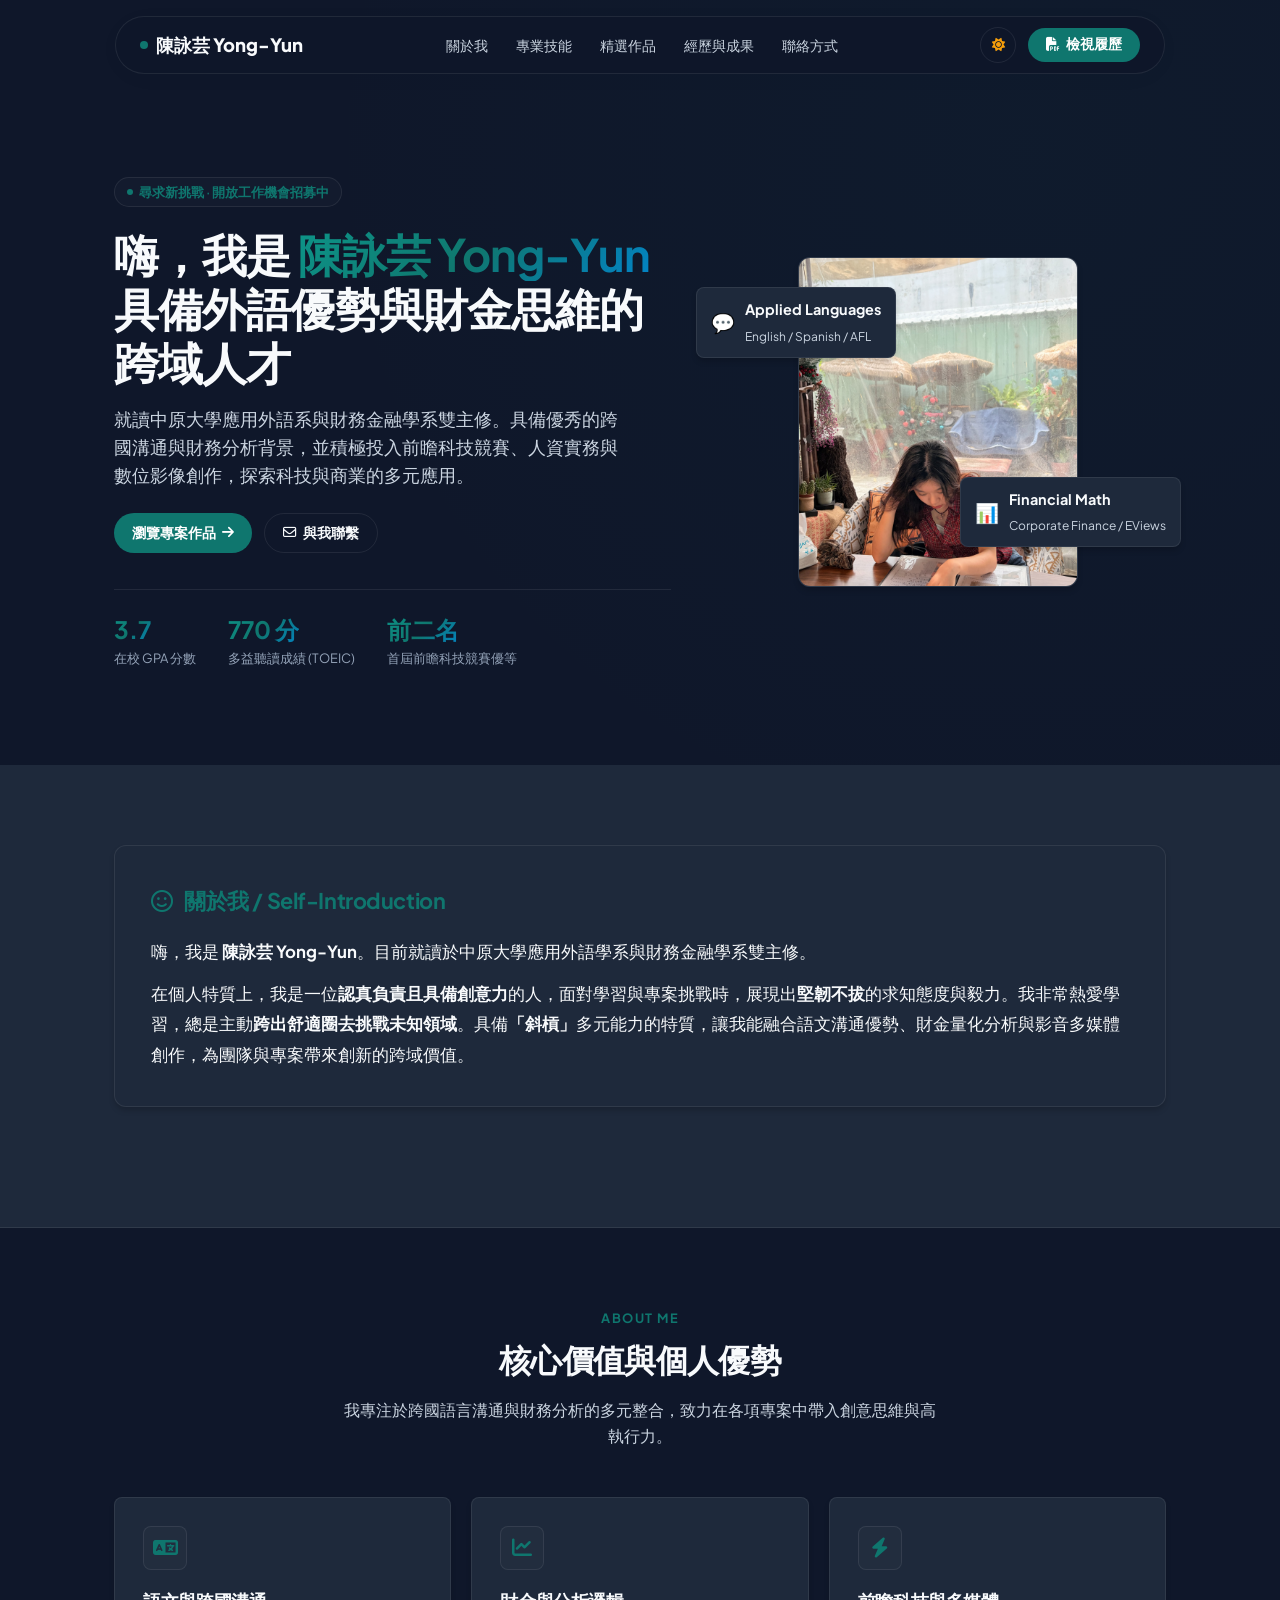
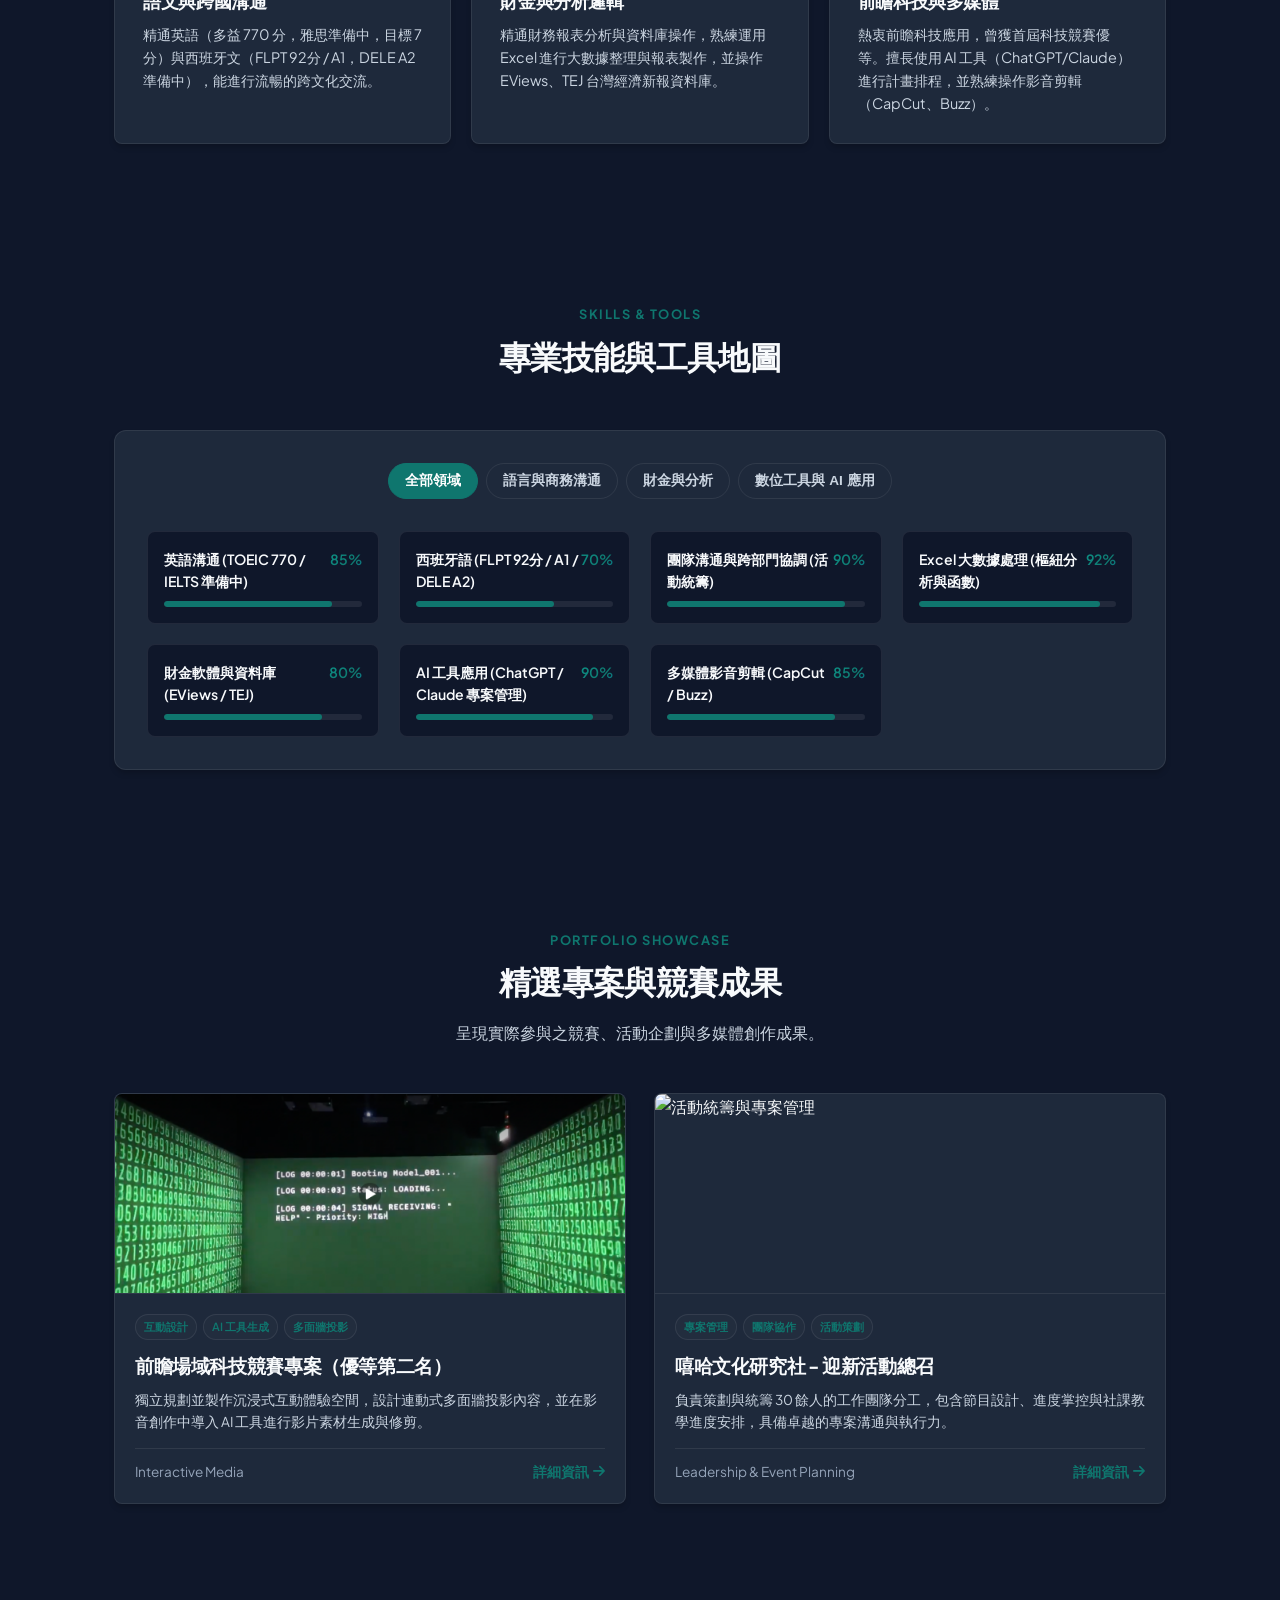
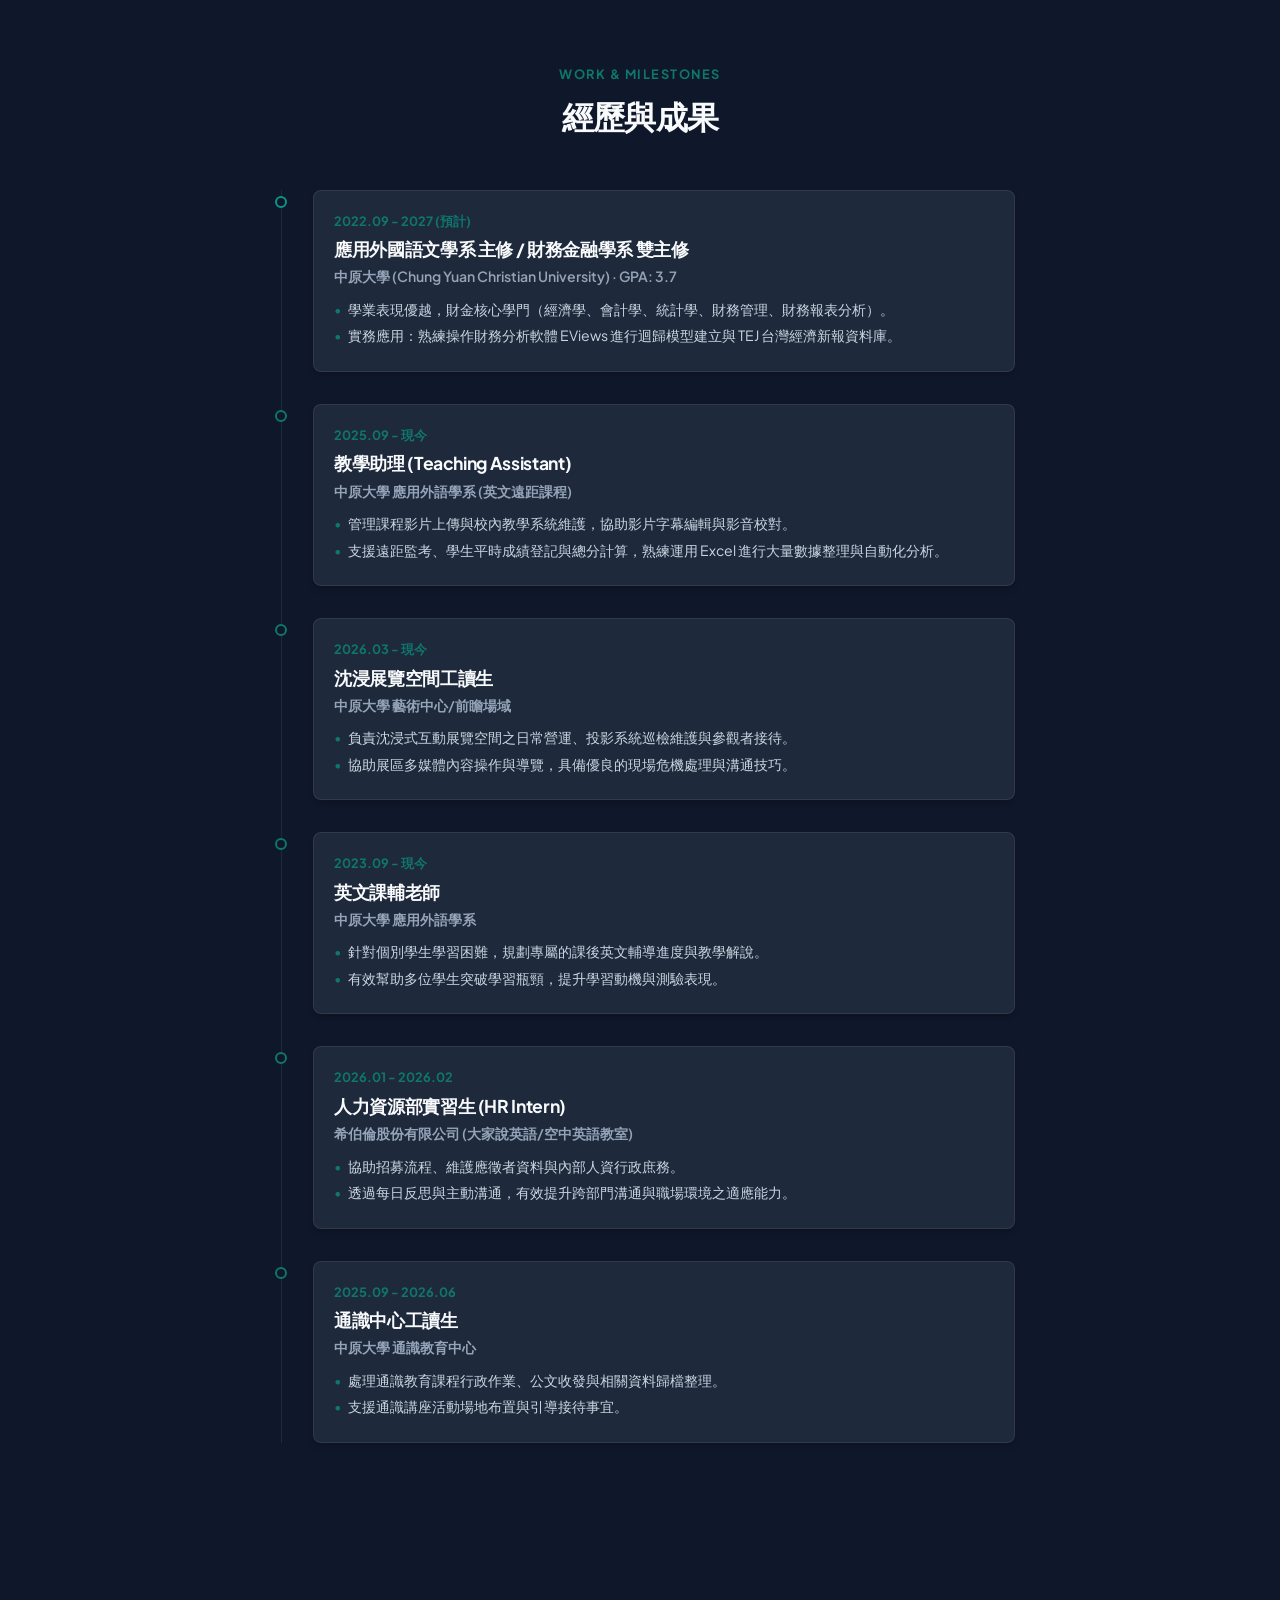
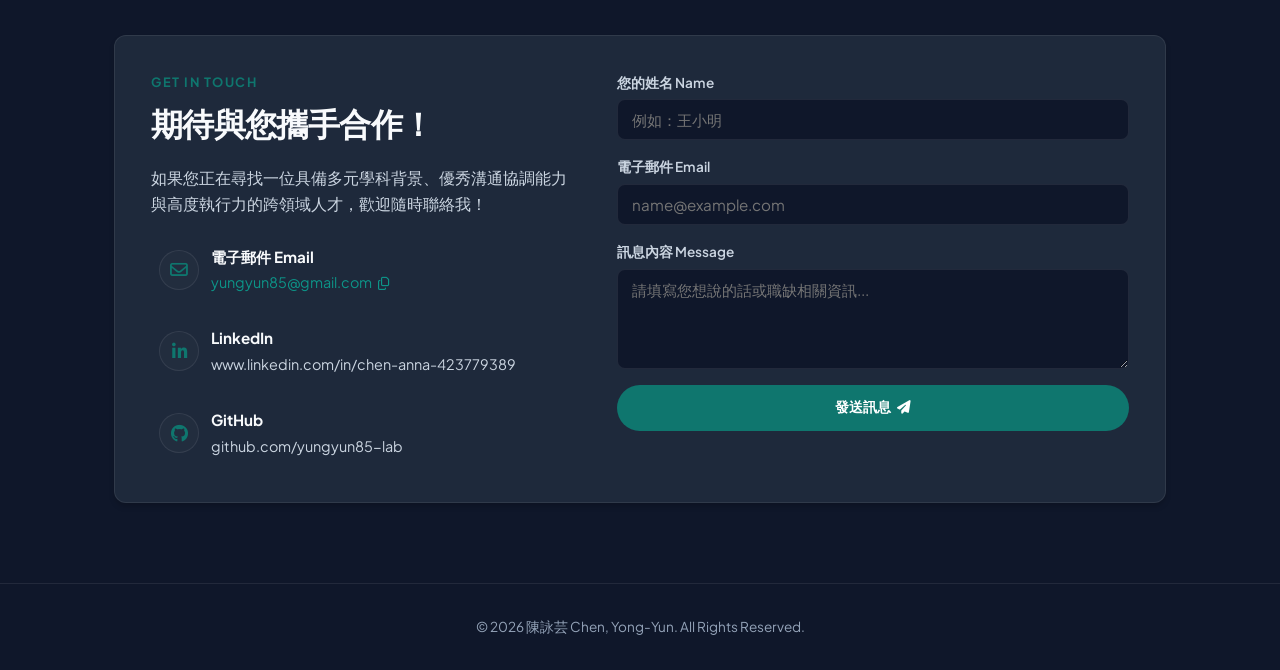
==== index.html @ b07a9e7c "feat: 首次提交個人求職作品集網站" ====
<!DOCTYPE html>
<html lang="zh-TW" data-theme="dark">
<head>
  <meta charset="UTF-8">
  <meta name="viewport" content="width=device-width, initial-scale=1.0">
  <title>陳詠芸 Chen, Yong-Yun | 個人作品集 & 履歷簡介 Portfolio</title>
  <meta name="description" content="中原大學雙主修應用外語與財務金融，陳詠芸 Yong-Yun 的個人求職靜態作品集網站。展現專業技能、精選專案經驗與工作歷程。">
  
  <!-- Fonts & Icons -->
  <link rel="preconnect" href="https://fonts.googleapis.com">
  <link rel="preconnect" href="https://fonts.gstatic.com" crossorigin>
  <link href="https://fonts.googleapis.com/css2?family=Plus+Jakarta+Sans:wght@400;500;600;700;800&display=swap" rel="stylesheet">
  <link rel="stylesheet" href="https://cdnjs.cloudflare.com/ajax/libs/font-awesome/6.4.0/css/all.min.css">
  
  <!-- Stylesheet -->
  <link rel="stylesheet" href="style.css">
</head>
<body>

  <!-- Navigation Bar -->
  <nav class="navbar" id="navbar">
    <a href="#hero" class="navbar-brand">
      <span class="brand-dot"></span>
      <span>陳詠芸 Yong-Yun</span>
    </a>
    
    <ul class="nav-links">
      <li><a href="#self-intro" class="nav-link">關於我</a></li>
      <li><a href="#skills" class="nav-link">專業技能</a></li>
      <li><a href="#projects" class="nav-link">精選作品</a></li>
      <li><a href="#experience" class="nav-link">經歷與成果</a></li>
      <li><a href="#contact" class="nav-link">聯絡方式</a></li>
    </ul>

    <div class="nav-actions">
      <button class="btn-icon" id="theme-toggle" title="切換深色/淺色模式">
        <i class="fa-solid fa-moon"></i>
      </button>
      <button class="btn-primary" id="open-resume-btn">
        <i class="fa-solid fa-file-pdf"></i> 檢視履歷
      </button>
      <button class="mobile-toggle" id="mobile-menu-btn">
        <i class="fa-solid fa-bars"></i>
      </button>
    </div>
  </nav>

  <!-- Hero Section -->
  <section class="hero" id="hero">
    <div class="container hero-grid">
      <div class="hero-content">
        <div class="hero-badge">
          <span class="badge-pulse"></span>
          <span>尋求新挑戰 · 開放工作機會招募中</span>
        </div>
        <h1 class="hero-title">
          嗨，我是 <span class="gradient-text">陳詠芸 Yong-Yun</span><br>
          具備外語優勢與財金思維的跨域人才
        </h1>
        <p class="hero-subtitle">
          就讀中原大學應用外語系與財務金融學系雙主修。具備優秀的跨國溝通與財務分析背景，並積極投入前瞻科技競賽、人資實務與數位影像創作，探索科技與商業的多元應用。
        </p>
        
        <div class="hero-ctas">
          <a href="#projects" class="btn-primary">
            瀏覽專案作品 <i class="fa-solid fa-arrow-right"></i>
          </a>
          <a href="#contact" class="btn-secondary">
            <i class="fa-regular fa-envelope"></i> 與我聯繫
          </a>
        </div>

        <div class="hero-stats">
          <div class="stat-item">
            <div class="stat-number gradient-text">3.7</div>
            <div class="stat-label">在校 GPA 分數</div>
          </div>
          <div class="stat-item">
            <div class="stat-number gradient-text">770 分</div>
            <div class="stat-label">多益聽讀成績 (TOEIC)</div>
          </div>
          <div class="stat-item">
            <div class="stat-number gradient-text">前二名</div>
            <div class="stat-label">首屆前瞻科技競賽優等</div>
          </div>
        </div>
      </div>

      <!-- Avatar & Graphic -->
      <div class="hero-avatar">
        <div class="avatar-wrapper">
          <div class="avatar-card">
            <img src="assets/IMG_3547.jpeg" alt="陳詠芸 Yong-Yun Profile Avatar" class="avatar-img">
          </div>
          <div class="floating-badge badge-1">
            <span class="badge-icon">💬</span>
            <div>
              <strong style="display:block; font-size:0.9rem;">Applied Languages</strong>
              <small style="color:var(--text-muted); font-size:0.75rem;">English / Spanish / AFL</small>
            </div>
          </div>
          <div class="floating-badge badge-2">
            <span class="badge-icon">📊</span>
            <div>
              <strong style="display:block; font-size:0.9rem;">Financial Math</strong>
              <small style="color:var(--text-muted); font-size:0.75rem;">Corporate Finance / EViews</small>
            </div>
          </div>
        </div>
      </div>
    </div>
  </section>

  <!-- Self-Introduction Section -->
  <section id="self-intro" style="background: var(--bg-secondary); border-bottom: 1px solid var(--border-color);">
    <div class="container">
      <div class="self-intro-box">
        <h3 style="font-size: 1.35rem; margin-bottom: 16px; color: var(--accent-primary);"><i class="fa-regular fa-face-smile" style="margin-right: 8px;"></i> 關於我 / Self-Introduction</h3>
        <p>
          嗨，我是 <strong>陳詠芸 Yong-Yun</strong>。目前就讀於中原大學應用外語學系與財務金融學系雙主修。
        </p>
        <p style="margin-top: 12px;">
          在個人特質上，我是一位<strong>認真負責且具備創意力</strong>的人，面對學習與專案挑戰時，展現出<strong>堅韌不拔</strong>的求知態度與毅力。我非常熱愛學習，總是主動<strong>跨出舒適圈去挑戰未知領域</strong>。具備<strong>「斜槓」</strong>多元能力的特質，讓我能融合語文溝通優勢、財金量化分析與影音多媒體創作，為團隊與專案帶來創新的跨域價值。
        </p>
      </div>
    </div>
  </section>

  <!-- About Section -->
  <section id="about">
    <div class="container">
      <div class="section-header">
        <div class="section-subtitle">ABOUT ME</div>
        <h2 class="section-title">核心價值與個人優勢</h2>
        <p style="color: var(--text-muted);">我專注於跨國語言溝通與財務分析的多元整合，致力在各項專案中帶入創意思維與高執行力。</p>
      </div>

      <div class="about-grid">
        <div class="about-card">
          <div class="card-icon"><i class="fa-solid fa-language"></i></div>
          <h3>語文與跨國溝通</h3>
          <p>精通英語（多益 770 分，雅思準備中，目標 7 分）與西班牙文（FLPT 92分 / A1，DELE A2 準備中），能進行流暢的跨文化交流。</p>
        </div>

        <div class="about-card">
          <div class="card-icon"><i class="fa-solid fa-chart-line"></i></div>
          <h3>財金與分析邏輯</h3>
          <p>精通財務報表分析與資料庫操作，熟練運用 Excel 進行大數據整理與報表製作，並操作 EViews、TEJ 台灣經濟新報資料庫。</p>
        </div>

        <div class="about-card">
          <div class="card-icon"><i class="fa-solid fa-bolt"></i></div>
          <h3>前瞻科技與多媒體</h3>
          <p>熱衷前瞻科技應用，曾獲首屆科技競賽優等。擅長使用 AI 工具（ChatGPT/Claude）進行計畫排程，並熟練操作影音剪輯（CapCut、Buzz）。</p>
        </div>
      </div>
    </div>
  </section>

  <!-- Skills Section -->
  <section id="skills">
    <div class="container">
      <div class="section-header">
        <div class="section-subtitle">SKILLS & TOOLS</div>
        <h2 class="section-title">專業技能與工具地圖</h2>
      </div>

      <div class="skills-wrapper">
        <div class="skills-tabs">
          <button class="tab-btn active" data-category="all">全部領域</button>
          <button class="tab-btn" data-category="frontend">語言與商務溝通</button>
          <button class="tab-btn" data-category="backend">財金與分析</button>
          <button class="tab-btn" data-category="tools">數位工具與 AI 應用</button>
        </div>

        <div class="skills-grid" id="skills-container">
          <!-- Dynamically populated / Default render -->
          <div class="skill-item" data-category="frontend">
            <div class="skill-info">
              <span>英語溝通 (TOEIC 770 / IELTS 準備中)</span>
              <span class="gradient-text">85%</span>
            </div>
            <div class="skill-bar-bg">
              <div class="skill-bar-fill" data-progress="85%"></div>
            </div>
          </div>

          <div class="skill-item" data-category="frontend">
            <div class="skill-info">
              <span>西班牙語 (FLPT 92分 / A1 / DELE A2)</span>
              <span class="gradient-text">70%</span>
            </div>
            <div class="skill-bar-bg">
              <div class="skill-bar-fill" data-progress="70%"></div>
            </div>
          </div>

          <div class="skill-item" data-category="frontend">
            <div class="skill-info">
              <span>團隊溝通與跨部門協調 (活動統籌)</span>
              <span class="gradient-text">90%</span>
            </div>
            <div class="skill-bar-bg">
              <div class="skill-bar-fill" data-progress="90%"></div>
            </div>
          </div>

          <div class="skill-item" data-category="backend">
            <div class="skill-info">
              <span>Excel 大數據處理 (樞紐分析與函數)</span>
              <span class="gradient-text">92%</span>
            </div>
            <div class="skill-bar-bg">
              <div class="skill-bar-fill" data-progress="92%"></div>
            </div>
          </div>

          <div class="skill-item" data-category="backend">
            <div class="skill-info">
              <span>財金軟體與資料庫 (EViews / TEJ)</span>
              <span class="gradient-text">80%</span>
            </div>
            <div class="skill-bar-bg">
              <div class="skill-bar-fill" data-progress="80%"></div>
            </div>
          </div>

          <div class="skill-item" data-category="tools">
            <div class="skill-info">
              <span>AI 工具應用 (ChatGPT / Claude 專案管理)</span>
              <span class="gradient-text">90%</span>
            </div>
            <div class="skill-bar-bg">
              <div class="skill-bar-fill" data-progress="90%"></div>
            </div>
          </div>

          <div class="skill-item" data-category="tools">
            <div class="skill-info">
              <span>多媒體影音剪輯 (CapCut / Buzz)</span>
              <span class="gradient-text">85%</span>
            </div>
            <div class="skill-bar-bg">
              <div class="skill-bar-fill" data-progress="85%"></div>
            </div>
          </div>
        </div>
      </div>
    </div>
  </section>

  <!-- Projects Section -->
  <section id="projects">
    <div class="container">
      <div class="section-header">
        <div class="section-subtitle">PORTFOLIO SHOWCASE</div>
        <h2 class="section-title">精選專案與競賽成果</h2>
        <p style="color: var(--text-muted);">呈現實際參與之競賽、活動企劃與多媒體創作成果。</p>
      </div>

      <div class="projects-grid">
        <!-- Project 1 -->
        <div class="project-card">
          <div class="project-img-container">
            <img src="assets/截圖 2026-08-04 下午3.00.37.png" alt="前瞻場域科技競賽專案" class="project-img">
          </div>
          <div class="project-body">
            <div class="project-tags">
              <span class="tag">互動設計</span>
              <span class="tag">AI 工具生成</span>
              <span class="tag">多面牆投影</span>
            </div>
            <h3 class="project-title">前瞻場域科技競賽專案（優等第二名）</h3>
            <p class="project-desc">
              獨立規劃並製作沉浸式互動體驗空間，設計連動式多面牆投影內容，並在影音創作中導入 AI 工具進行影片素材生成與修剪。
            </p>
            <div class="project-footer">
              <span style="font-size:0.85rem; color:var(--text-sub);">Interactive Media</span>
              <a href="#" class="project-link" onclick="openProjectModal('前瞻場域科技競賽專案', '首屆科技競賽優等（第二名）', '獨立規劃沉浸式空間投影展示，並結合 AI 工具生成高質感影片素材，以出色的多媒體整合呈現榮獲競賽第二名優等獎。專案作品影片連結：https://reurl.cc/nxVX16'); return false;">
                詳細資訊 <i class="fa-solid fa-arrow-right"></i>
              </a>
            </div>
          </div>
        </div>

        <!-- Project 2 -->
        <div class="project-card">
          <div class="project-img-container">
            <img src="assets/中原嘻研J49.jpeg" alt="活動統籌與專案管理" class="project-img">
          </div>
          <div class="project-body">
            <div class="project-tags">
              <span class="tag">專案管理</span>
              <span class="tag">團隊協作</span>
              <span class="tag">活動策劃</span>
            </div>
            <h3 class="project-title">嘻哈文化研究社 - 迎新活動總召</h3>
            <p class="project-desc">
              負責策劃與統籌 30 餘人的工作團隊分工，包含節目設計、進度掌控與社課教學進度安排，具備卓越的專案溝通與執行力。
            </p>
            <div class="project-footer">
              <span style="font-size:0.85rem; color:var(--text-sub);">Leadership & Event Planning</span>
              <a href="#" class="project-link" onclick="openProjectModal('迎新活動總召與舞蹈社課教學', '大型活動統籌與領導力', '統籌 30 多人團隊，規劃詳細工作進度與跨部門分工細節，並擔任主課老師在短時間內完成教學，成功促成活動順利執行並展現出色的團隊執行力與組織調度才能。'); return false;">
                詳細資訊 <i class="fa-solid fa-arrow-right"></i>
              </a>
            </div>
          </div>
        </div>
      </div>
    </div>
  </section>

  <!-- Work Experience Section -->
  <section id="experience">
    <div class="container">
      <div class="section-header">
        <div class="section-subtitle">WORK & MILESTONES</div>
        <h2 class="section-title">經歷與成果</h2>
      </div>

      <div class="timeline">
        <!-- Education -->
        <div class="timeline-item">
          <div class="timeline-dot" style="border-color: var(--accent-cyan);"></div>
          <div class="timeline-content">
            <div class="timeline-date">2022.09 - 2027 (預計)</div>
            <h3 class="timeline-role">應用外國語文學系 主修 / 財務金融學系 雙主修</h3>
            <div class="timeline-company">中原大學 (Chung Yuan Christian University) · GPA: 3.7</div>
            <ul class="timeline-bullets">
              <li>學業表現優越，財金核心學門（經濟學、會計學、統計學、財務管理、財務報表分析）。</li>
              <li>實務應用：熟練操作財務分析軟體 EViews 進行迴歸模型建立與 TEJ 台灣經濟新報資料庫。</li>
            </ul>
          </div>
        </div>

        <!-- Job 1 -->
        <div class="timeline-item">
          <div class="timeline-dot"></div>
          <div class="timeline-content">
            <div class="timeline-date">2025.09 - 現今</div>
            <h3 class="timeline-role">教學助理 (Teaching Assistant)</h3>
            <div class="timeline-company">中原大學 應用外語學系 (英文遠距課程)</div>
            <ul class="timeline-bullets">
              <li>管理課程影片上傳與校內教學系統維護，協助影片字幕編輯與影音校對。</li>
              <li>支援遠距監考、學生平時成績登記與總分計算，熟練運用 Excel 進行大量數據整理與自動化分析。</li>
            </ul>
          </div>
        </div>

        <!-- Job 2 -->
        <div class="timeline-item">
          <div class="timeline-dot"></div>
          <div class="timeline-content">
            <div class="timeline-date">2026.03 - 現今</div>
            <h3 class="timeline-role">沈浸展覽空間工讀生</h3>
            <div class="timeline-company">中原大學 藝術中心/前瞻場域</div>
            <ul class="timeline-bullets">
              <li>負責沈浸式互動展覽空間之日常營運、投影系統巡檢維護與參觀者接待。</li>
              <li>協助展區多媒體內容操作與導覽，具備優良的現場危機處理與溝通技巧。</li>
            </ul>
          </div>
        </div>

        <!-- Job 3 -->
        <div class="timeline-item">
          <div class="timeline-dot"></div>
          <div class="timeline-content">
            <div class="timeline-date">2023.09 - 現今</div>
            <h3 class="timeline-role">英文課輔老師</h3>
            <div class="timeline-company">中原大學 應用外語學系</div>
            <ul class="timeline-bullets">
              <li>針對個別學生學習困難，規劃專屬的課後英文輔導進度與教學解說。</li>
              <li>有效幫助多位學生突破學習瓶頸，提升學習動機與測驗表現。</li>
            </ul>
          </div>
        </div>

        <!-- Job 4 -->
        <div class="timeline-item">
          <div class="timeline-dot"></div>
          <div class="timeline-content">
            <div class="timeline-date">2026.01 - 2026.02</div>
            <h3 class="timeline-role">人力資源部實習生 (HR Intern)</h3>
            <div class="timeline-company">希伯倫股份有限公司 (大家說英語/空中英語教室)</div>
            <ul class="timeline-bullets">
              <li>協助招募流程、維護應徵者資料與內部人資行政庶務。</li>
              <li>透過每日反思與主動溝通，有效提升跨部門溝通與職場環境之適應能力。</li>
            </ul>
          </div>
        </div>

        <!-- Job 5 -->
        <div class="timeline-item">
          <div class="timeline-dot"></div>
          <div class="timeline-content">
            <div class="timeline-date">2025.09 - 2026.06</div>
            <h3 class="timeline-role">通識中心工讀生</h3>
            <div class="timeline-company">中原大學 通識教育中心</div>
            <ul class="timeline-bullets">
              <li>處理通識教育課程行政作業、公文收發與相關資料歸檔整理。</li>
              <li>支援通識講座活動場地布置與引導接待事宜。</li>
            </ul>
          </div>
        </div>
      </div>
    </div>
  </section>

  <!-- Contact Section -->
  <section id="contact">
    <div class="container">
      <div class="contact-container">
        <div class="contact-info">
          <div class="section-subtitle">GET IN TOUCH</div>
          <h2 style="font-size: 2rem; margin-bottom: 16px;">期待與您攜手合作！</h2>
          <p style="color: var(--text-muted);">
            如果您正在尋找一位具備多元學科背景、優秀溝通協調能力與高度執行力的跨領域人才，歡迎隨時聯絡我！
          </p>

          <div class="contact-info-list">
            <div class="contact-info-item" onclick="copyEmail()">
              <div class="contact-icon"><i class="fa-regular fa-envelope"></i></div>
              <div>
                <strong style="display:block; font-size:0.95rem;">電子郵件 Email</strong>
                <span style="color:var(--accent-cyan); font-size:0.9rem;">yungyun85@gmail.com <i class="fa-regular fa-copy" style="font-size:0.8rem; margin-left:4px;"></i></span>
              </div>
            </div>

            <div class="contact-info-item">
              <div class="contact-icon"><i class="fa-brands fa-linkedin-in"></i></div>
              <div>
                <strong style="display:block; font-size:0.95rem;">LinkedIn</strong>
                <span style="color:var(--text-muted); font-size:0.9rem;">www.linkedin.com/in/chen-anna-423779389</span>
              </div>
            </div>

            <div class="contact-info-item">
              <div class="contact-icon"><i class="fa-brands fa-github"></i></div>
              <div>
                <strong style="display:block; font-size:0.95rem;">GitHub</strong>
                <span style="color:var(--text-muted); font-size:0.9rem;">github.com/yungyun85-lab</span>
              </div>
            </div>
          </div>
        </div>

        <form class="contact-form" id="contact-form">
          <div class="form-group">
            <label for="name">您的姓名 Name</label>
            <input type="text" id="name" class="form-input" placeholder="例如：王小明" required>
          </div>

          <div class="form-group">
            <label for="email">電子郵件 Email</label>
            <input type="email" id="email" class="form-input" placeholder="name@example.com" required>
          </div>

          <div class="form-group">
            <label for="message">訊息內容 Message</label>
            <textarea id="message" class="form-input" placeholder="請填寫您想說的話或職缺相關資訊..." required></textarea>
          </div>

          <button type="submit" class="btn-primary" style="justify-content: center; padding: 14px;">
            發送訊息 <i class="fa-solid fa-paper-plane"></i>
          </button>
        </form>
      </div>
    </div>
  </section>

  <!-- Footer -->
  <footer>
    <div class="container">
      <p>© 2026 陳詠芸 Chen, Yong-Yun. All Rights Reserved.</p>
    </div>
  </footer>

  <!-- Resume Preview Modal -->
  <div class="modal-overlay" id="resume-modal">
    <div class="modal-card">
      <button class="modal-close" onclick="closeModal('resume-modal')">&times;</button>
      <h2 style="margin-bottom: 8px;">陳詠芸 Yong-Yun - 個人履歷摘要</h2>
      <p style="color:var(--text-muted); font-size:0.9rem; margin-bottom:20px;">中原大學 應用外語系 × 財務金融系（雙主修）</p>

      <div style="background:var(--bg-primary); padding:20px; border-radius:var(--radius-md); border:1px solid var(--border-color); margin-bottom:24px; font-size:0.95rem; line-height:1.7;">
        <p><strong>【核心優勢】</strong> 具備優秀的跨國語文溝通（多益 770分 / 西班牙文 FLPT 92分）與嚴謹的財金數據分析（EViews / Excel 樞紐分析）邏輯。擅長團隊溝通協調與專案策劃。</p>
        <p style="margin-top:10px;"><strong>【重要專案】</strong> 榮獲首屆前瞻科技競賽個人參賽優等（第二名），並於知名英語教育機構（大家說英語/空中英語教室）人資部實習。</p>
      </div>

      <div style="display:flex; justify-content:flex-end; gap:12px;">
        <button class="btn-secondary" onclick="closeModal('resume-modal')">關閉視窗</button>
        <a href="陳詠芸_CV.pdf" download="陳詠芸_CV.pdf" class="btn-primary">
          <i class="fa-solid fa-download"></i> 下載完整履歷檔案
        </a>
      </div>
    </div>
  </div>

  <!-- Project Detail Modal -->
  <div class="modal-overlay" id="project-modal">
    <div class="modal-card">
      <button class="modal-close" onclick="closeModal('project-modal')">&times;</button>
      <h2 id="modal-project-title" style="margin-bottom: 8px;">專案名稱</h2>
      <p id="modal-project-subtitle" style="color:var(--accent-cyan); font-size:0.95rem; margin-bottom:20px;">專案副標題</p>

      <div style="background:var(--bg-primary); padding:20px; border-radius:var(--radius-md); border:1px solid var(--border-color); margin-bottom:24px;">
        <p id="modal-project-desc" style="color:var(--text-muted); font-size:0.95rem; line-height:1.7;">專案詳細說明內容...</p>
      </div>

      <div style="display:flex; justify-content:flex-end;">
        <button class="btn-primary" onclick="closeModal('project-modal')">完成並關閉</button>
      </div>
    </div>
  </div>

  <!-- Notification Toast -->
  <div class="toast" id="toast">訊息已發送成功！</div>

  <!-- JavaScript -->
  <script src="script.js"></script>
</body>
</html>
---- style.css ----
/* ==========================================================================
   Design System & Global Variables (Fresh, Simple & Professional Light Theme)
   ========================================================================== */
:root {
  /* Color Palette - Light Mode (Default) */
  --bg-primary: #f8fafc;
  --bg-secondary: #ffffff;
  --bg-card: #ffffff;
  --bg-glass: rgba(15, 118, 110, 0.03);
  --border-color: #e2e8f0;
  --border-hover: #0f766e;
  
  --text-main: #0f172a;      /* Deep Slate */
  --text-muted: #475569;     /* Slate */
  --text-sub: #64748b;       /* Cool Gray */

  /* Accent Colors - Fresh Teal & Sky Blue */
  --accent-primary: #0f766e;   /* Teal */
  --accent-secondary: #0284c7; /* Sky Blue */
  --accent-cyan: #0d9488;      /* Mint Teal */
  --accent-pink: #0891b2;
  
  --gradient-main: linear-gradient(135deg, #0f766e 0%, #0d9488 50%, #0284c7 100%);
  --gradient-card: linear-gradient(135deg, rgba(15, 118, 110, 0.05) 0%, rgba(2, 132, 199, 0.02) 100%);
  --shadow-glow: 0 10px 30px rgba(15, 118, 110, 0.06);
  --shadow-flat: 0 4px 6px -1px rgba(0, 0, 0, 0.05), 0 2px 4px -2px rgba(0, 0, 0, 0.05);
  
  --radius-sm: 8px;
  --radius-md: 12px;
  --radius-lg: 20px;
  --radius-full: 9999px;

  --transition-fast: 0.2s ease;
  --transition-normal: 0.3s cubic-bezier(0.4, 0, 0.2, 1);
  --font-family: 'Plus Jakarta Sans', 'Inter', -apple-system, BlinkMacSystemFont, "Segoe UI", Roboto, sans-serif;
}

/* Color Palette - Dark Mode Toggle */
[data-theme="dark"] {
  --bg-primary: #0f172a;       /* Deep Slate Blue */
  --bg-secondary: #1e293b;     /* Slate Blue */
  --bg-card: #1e293b;
  --bg-glass: rgba(255, 255, 255, 0.02);
  --border-color: rgba(255, 255, 255, 0.08);
  --border-hover: #0d9488;
  
  --text-main: #f8fafc;
  --text-muted: #cbd5e1;
  --text-sub: #94a3b8;

  --gradient-main: linear-gradient(135deg, #0d9488 0%, #0f766e 50%, #0284c7 100%);
  --gradient-card: linear-gradient(135deg, rgba(13, 148, 136, 0.1) 0%, rgba(2, 132, 199, 0.05) 100%);
  --shadow-glow: 0 10px 30px rgba(0, 0, 0, 0.25);
  --shadow-flat: 0 4px 6px -1px rgba(0, 0, 0, 0.2);
}

/* Reset & Base */
* {
  box-sizing: border-box;
  margin: 0;
  padding: 0;
}

html {
  scroll-behavior: smooth;
  font-size: 16px;
}

body {
  background-color: var(--bg-primary);
  color: var(--text-main);
  font-family: var(--font-family);
  line-height: 1.6;
  overflow-x: hidden;
  transition: background-color var(--transition-normal), color var(--transition-normal);
}

/* Typography Helpers */
h1, h2, h3, h4 {
  color: var(--text-main);
  font-weight: 700;
  letter-spacing: -0.02em;
}

.gradient-text {
  background: var(--gradient-main);
  -webkit-background-clip: text;
  -webkit-text-fill-color: transparent;
  display: inline-block;
}

.container {
  max-width: 1100px;
  margin: 0 auto;
  padding: 0 24px;
}

section {
  padding: 80px 0;
  position: relative;
}

/* ==========================================================================
   Navigation Bar
   ========================================================================== */
.navbar {
  position: fixed;
  top: 16px;
  left: 50%;
  transform: translateX(-50%);
  width: calc(100% - 32px);
  max-width: 1050px;
  z-index: 1000;
  background: rgba(255, 255, 255, 0.85);
  backdrop-filter: blur(20px);
  -webkit-backdrop-filter: blur(20px);
  border: 1px solid var(--border-color);
  border-radius: var(--radius-full);
  padding: 10px 24px;
  display: flex;
  justify-content: space-between;
  align-items: center;
  box-shadow: 0 4px 30px rgba(0, 0, 0, 0.02);
  transition: var(--transition-normal);
}

[data-theme="dark"] .navbar {
  background: rgba(15, 23, 42, 0.85);
}

.navbar-brand {
  font-size: 1.15rem;
  font-weight: 800;
  text-decoration: none;
  color: var(--text-main);
  display: flex;
  align-items: center;
  gap: 8px;
}

.brand-dot {
  width: 8px;
  height: 8px;
  background: var(--accent-primary);
  border-radius: 50%;
}

.nav-links {
  display: flex;
  gap: 28px;
  list-style: none;
  align-items: center;
}

.nav-links a {
  text-decoration: none;
  color: var(--text-muted);
  font-weight: 500;
  font-size: 0.9rem;
  transition: color var(--transition-fast);
}

.nav-links a:hover,
.nav-links a.active {
  color: var(--accent-primary);
}

.nav-actions {
  display: flex;
  align-items: center;
  gap: 12px;
}

.btn-icon {
  background: transparent;
  border: 1px solid var(--border-color);
  color: var(--text-main);
  width: 36px;
  height: 36px;
  border-radius: 50%;
  display: flex;
  align-items: center;
  justify-content: center;
  cursor: pointer;
  transition: var(--transition-normal);
}

.btn-icon:hover {
  border-color: var(--accent-primary);
  color: var(--accent-primary);
  transform: translateY(-1px);
}

.btn-primary {
  background: var(--accent-primary);
  color: #ffffff;
  padding: 8px 18px;
  border-radius: var(--radius-full);
  font-weight: 600;
  font-size: 0.85rem;
  text-decoration: none;
  display: inline-flex;
  align-items: center;
  gap: 6px;
  border: none;
  cursor: pointer;
  transition: var(--transition-normal);
}

.btn-primary:hover {
  background: var(--accent-secondary);
  transform: translateY(-1px);
}

.btn-secondary {
  background: transparent;
  border: 1px solid var(--border-color);
  color: var(--text-main);
  padding: 8px 18px;
  border-radius: var(--radius-full);
  font-weight: 600;
  font-size: 0.85rem;
  text-decoration: none;
  display: inline-flex;
  align-items: center;
  gap: 6px;
  cursor: pointer;
  transition: var(--transition-normal);
}

.btn-secondary:hover {
  border-color: var(--accent-primary);
  color: var(--accent-primary);
  background: var(--bg-glass);
  transform: translateY(-1px);
}

.mobile-toggle {
  display: none;
  background: none;
  border: none;
  color: var(--text-main);
  font-size: 1.25rem;
  cursor: pointer;
}

/* ==========================================================================
   Hero Section
   ========================================================================== */
.hero {
  min-height: 85vh;
  display: flex;
  align-items: center;
  padding-top: 120px;
  padding-bottom: 40px;
  background: radial-gradient(circle at 80% 20%, rgba(15, 118, 110, 0.04) 0%, transparent 60%);
}

.hero-grid {
  display: grid;
  grid-template-columns: 1.1fr 0.9fr;
  gap: 40px;
  align-items: center;
}

.hero-badge {
  display: inline-flex;
  align-items: center;
  gap: 6px;
  padding: 4px 12px;
  background: var(--bg-glass);
  border: 1px solid var(--border-color);
  border-radius: var(--radius-full);
  font-size: 0.8rem;
  font-weight: 600;
  color: var(--accent-primary);
  margin-bottom: 20px;
}

.badge-pulse {
  width: 6px;
  height: 6px;
  background: var(--accent-primary);
  border-radius: 50%;
  animation: pulse 2s infinite;
}

@keyframes pulse {
  0% { transform: scale(0.95); box-shadow: 0 0 0 0 rgba(15, 118, 110, 0.4); }
  70% { transform: scale(1); box-shadow: 0 0 0 6px rgba(15, 118, 110, 0); }
  100% { transform: scale(0.95); box-shadow: 0 0 0 0 rgba(15, 118, 110, 0); }
}

.hero-title {
  font-size: 2.8rem;
  line-height: 1.2;
  margin-bottom: 16px;
}

.hero-subtitle {
  font-size: 1.1rem;
  color: var(--text-muted);
  margin-bottom: 24px;
  max-width: 520px;
}

.hero-ctas {
  display: flex;
  gap: 12px;
  flex-wrap: wrap;
  margin-bottom: 36px;
}

.hero-stats {
  display: flex;
  gap: 32px;
  border-top: 1px solid var(--border-color);
  padding-top: 20px;
}

.stat-number {
  font-size: 1.5rem;
  font-weight: 700;
  color: var(--accent-primary);
}

.stat-label {
  font-size: 0.8rem;
  color: var(--text-sub);
}

/* Avatar Card */
.avatar-wrapper {
  position: relative;
  display: flex;
  justify-content: center;
}

.avatar-card {
  position: relative;
  width: 280px;
  height: 330px;
  border-radius: var(--radius-md);
  overflow: hidden;
  border: 1px solid var(--border-color);
  box-shadow: var(--shadow-flat);
  background: var(--bg-card);
}

.avatar-img {
  width: 100%;
  height: 100%;
  object-fit: cover;
}

.floating-badge {
  position: absolute;
  background: var(--bg-card);
  border: 1px solid var(--border-color);
  padding: 10px 14px;
  border-radius: var(--radius-sm);
  display: flex;
  align-items: center;
  gap: 10px;
  box-shadow: var(--shadow-flat);
  animation: float 5s ease-in-out infinite;
}

.floating-badge.badge-1 {
  top: 30px;
  left: -15px;
}

.floating-badge.badge-2 {
  bottom: 40px;
  right: -15px;
  animation-delay: 2.5s;
}

@keyframes float {
  0%, 100% { transform: translateY(0); }
  50% { transform: translateY(-6px); }
}

.badge-icon {
  font-size: 1.2rem;
  color: var(--accent-primary);
}

/* ==========================================================================
   Self-Intro & About Me Section (Clean White Cards)
   ========================================================================== */
.self-intro-box {
  background: var(--bg-card);
  border: 1px solid var(--border-color);
  border-radius: var(--radius-md);
  padding: 36px;
  box-shadow: var(--shadow-flat);
  margin-bottom: 40px;
  line-height: 1.8;
  font-size: 1.05rem;
}

.about-grid {
  display: grid;
  grid-template-columns: repeat(auto-fit, minmax(280px, 1fr));
  gap: 20px;
}

.about-card {
  background: var(--bg-card);
  border: 1px solid var(--border-color);
  border-radius: var(--radius-sm);
  padding: 28px;
  transition: var(--transition-normal);
  box-shadow: var(--shadow-flat);
}

.about-card:hover {
  border-color: var(--accent-primary);
  transform: translateY(-2px);
}

.card-icon {
  width: 44px;
  height: 44px;
  border-radius: var(--radius-sm);
  background: var(--bg-glass);
  border: 1px solid var(--border-color);
  display: flex;
  align-items: center;
  justify-content: center;
  font-size: 1.25rem;
  color: var(--accent-primary);
  margin-bottom: 16px;
}

.about-card h3 {
  font-size: 1.15rem;
  margin-bottom: 8px;
}

.about-card p {
  color: var(--text-muted);
  font-size: 0.9rem;
}

/* ==========================================================================
   Section Headers
   ========================================================================== */
.section-header {
  text-align: center;
  max-width: 600px;
  margin: 0 auto 48px auto;
}

.section-subtitle {
  text-transform: uppercase;
  font-size: 0.8rem;
  letter-spacing: 1.5px;
  font-weight: 700;
  color: var(--accent-primary);
  margin-bottom: 6px;
}

.section-title {
  font-size: 2rem;
  margin-bottom: 12px;
}

/* ==========================================================================
   Skills Section (Simplified Modern layout)
   ========================================================================== */
.skills-wrapper {
  background: var(--bg-card);
  border: 1px solid var(--border-color);
  border-radius: var(--radius-md);
  padding: 32px;
  box-shadow: var(--shadow-flat);
}

.skills-tabs {
  display: flex;
  justify-content: center;
  gap: 8px;
  margin-bottom: 32px;
  flex-wrap: wrap;
}

.tab-btn {
  padding: 8px 16px;
  border-radius: var(--radius-full);
  background: transparent;
  border: 1px solid var(--border-color);
  color: var(--text-muted);
  font-size: 0.85rem;
  font-weight: 600;
  cursor: pointer;
  transition: var(--transition-fast);
}

.tab-btn:hover,
.tab-btn.active {
  background: var(--accent-primary);
  color: #ffffff;
  border-color: var(--accent-primary);
}

.skills-grid {
  display: grid;
  grid-template-columns: repeat(auto-fit, minmax(230px, 1fr));
  gap: 20px;
}

.skill-item {
  background: var(--bg-primary);
  border: 1px solid var(--border-color);
  padding: 16px;
  border-radius: var(--radius-sm);
}

.skill-info {
  display: flex;
  justify-content: space-between;
  margin-bottom: 8px;
  font-size: 0.88rem;
  font-weight: 600;
}

.skill-bar-bg {
  height: 6px;
  background: var(--border-color);
  border-radius: var(--radius-full);
  overflow: hidden;
}

.skill-bar-fill {
  height: 100%;
  background: var(--accent-primary);
  border-radius: var(--radius-full);
  width: 0%;
  transition: width 1.2s ease-out;
}

/* ==========================================================================
   Projects Grid
   ========================================================================== */
.projects-grid {
  display: grid;
  grid-template-columns: repeat(auto-fit, minmax(320px, 1fr));
  gap: 28px;
}

.project-card {
  background: var(--bg-card);
  border: 1px solid var(--border-color);
  border-radius: var(--radius-sm);
  overflow: hidden;
  box-shadow: var(--shadow-flat);
  transition: var(--transition-normal);
  display: flex;
  flex-direction: column;
}

.project-card:hover {
  transform: translateY(-4px);
  border-color: var(--accent-primary);
}

.project-img-container {
  width: 100%;
  height: 200px;
  overflow: hidden;
  position: relative;
  border-bottom: 1px solid var(--border-color);
}

.project-img {
  width: 100%;
  height: 100%;
  object-fit: cover;
  transition: transform 0.5s ease;
}

.project-card:hover .project-img {
  transform: scale(1.03);
}

.project-body {
  padding: 20px;
  display: flex;
  flex-direction: column;
  flex-grow: 1;
}

.project-tags {
  display: flex;
  gap: 6px;
  margin-bottom: 10px;
  flex-wrap: wrap;
}

.tag {
  font-size: 0.7rem;
  padding: 3px 8px;
  background: var(--bg-glass);
  color: var(--accent-primary);
  border: 1px solid var(--border-color);
  border-radius: var(--radius-full);
  font-weight: 600;
}

.project-title {
  font-size: 1.2rem;
  margin-bottom: 8px;
}

.project-desc {
  color: var(--text-muted);
  font-size: 0.85rem;
  margin-bottom: 16px;
  flex-grow: 1;
}

.project-footer {
  display: flex;
  justify-content: space-between;
  align-items: center;
  border-top: 1px solid var(--border-color);
  padding-top: 12px;
}

.project-link {
  color: var(--accent-primary);
  text-decoration: none;
  font-weight: 600;
  font-size: 0.85rem;
  display: flex;
  align-items: center;
  gap: 4px;
  transition: gap var(--transition-fast);
}

.project-link:hover {
  gap: 8px;
  color: var(--accent-secondary);
}

/* ==========================================================================
   Experience Timeline (Clean, Thin lines)
   ========================================================================== */
.timeline {
  position: relative;
  max-width: 750px;
  margin: 0 auto;
}

.timeline::before {
  content: '';
  position: absolute;
  top: 0;
  bottom: 0;
  left: 16px;
  width: 1px;
  background: var(--border-color);
}

.timeline-item {
  position: relative;
  padding-left: 48px;
  margin-bottom: 32px;
}

.timeline-dot {
  position: absolute;
  left: 10px;
  top: 6px;
  width: 12px;
  height: 12px;
  border-radius: 50%;
  background: var(--bg-primary);
  border: 2px solid var(--accent-primary);
}

.timeline-content {
  background: var(--bg-card);
  border: 1px solid var(--border-color);
  border-radius: var(--radius-sm);
  padding: 20px;
  box-shadow: var(--shadow-flat);
}

.timeline-date {
  font-size: 0.8rem;
  font-weight: 700;
  color: var(--accent-primary);
  margin-bottom: 4px;
}

.timeline-role {
  font-size: 1.1rem;
  margin-bottom: 2px;
}

.timeline-company {
  color: var(--text-sub);
  font-size: 0.88rem;
  font-weight: 600;
  margin-bottom: 10px;
}

.timeline-bullets {
  list-style-type: none;
  color: var(--text-muted);
  font-size: 0.88rem;
}

.timeline-bullets li {
  position: relative;
  padding-left: 14px;
  margin-bottom: 4px;
}

.timeline-bullets li::before {
  content: "•";
  position: absolute;
  left: 0;
  color: var(--accent-primary);
}

/* ==========================================================================
   Contact Section & Form
   ========================================================================== */
.contact-container {
  display: grid;
  grid-template-columns: 1fr 1.2fr;
  gap: 40px;
  background: var(--bg-card);
  border: 1px solid var(--border-color);
  border-radius: var(--radius-md);
  padding: 36px;
  box-shadow: var(--shadow-flat);
}

.contact-info-list {
  display: flex;
  flex-direction: column;
  gap: 16px;
  margin-top: 20px;
}

.contact-info-item {
  display: flex;
  align-items: center;
  gap: 12px;
  cursor: pointer;
  padding: 8px;
  border-radius: var(--radius-sm);
  transition: var(--transition-fast);
}

.contact-info-item:hover {
  background: var(--bg-primary);
}

.contact-icon {
  width: 40px;
  height: 40px;
  background: var(--bg-glass);
  border: 1px solid var(--border-color);
  border-radius: 50%;
  display: flex;
  align-items: center;
  justify-content: center;
  color: var(--accent-primary);
  font-size: 1.1rem;
}

.contact-form {
  display: flex;
  flex-direction: column;
  gap: 16px;
}

.form-group {
  display: flex;
  flex-direction: column;
  gap: 6px;
}

.form-group label {
  font-size: 0.85rem;
  font-weight: 600;
  color: var(--text-muted);
}

.form-input {
  background: var(--bg-primary);
  border: 1px solid var(--border-color);
  color: var(--text-main);
  padding: 10px 14px;
  border-radius: var(--radius-sm);
  font-family: inherit;
  font-size: 0.95rem;
  transition: var(--transition-fast);
}

.form-input:focus {
  outline: none;
  border-color: var(--accent-primary);
  box-shadow: 0 0 0 3px rgba(15, 118, 110, 0.08);
}

textarea.form-input {
  resize: vertical;
  min-height: 100px;
}

/* ==========================================================================
   Footer
   ========================================================================== */
footer {
  border-top: 1px solid var(--border-color);
  padding: 32px 0;
  text-align: center;
  color: var(--text-sub);
  font-size: 0.85rem;
}

/* Toast Notification */
.toast {
  position: fixed;
  bottom: 24px;
  right: 24px;
  background: var(--accent-primary);
  color: #ffffff;
  padding: 10px 20px;
  border-radius: var(--radius-full);
  box-shadow: var(--shadow-flat);
  z-index: 2000;
  opacity: 0;
  transform: translateY(10px);
  transition: var(--transition-normal);
  pointer-events: none;
  font-size: 0.9rem;
}

.toast.show {
  opacity: 1;
  transform: translateY(0);
}

/* Modal UI */
.modal-overlay {
  position: fixed;
  top: 0;
  left: 0;
  width: 100%;
  height: 100%;
  background: rgba(15, 23, 42, 0.4);
  backdrop-filter: blur(4px);
  -webkit-backdrop-filter: blur(4px);
  z-index: 3000;
  display: flex;
  align-items: center;
  justify-content: center;
  opacity: 0;
  visibility: hidden;
  transition: var(--transition-normal);
}

.modal-overlay.active {
  opacity: 1;
  visibility: visible;
}

.modal-card {
  background: var(--bg-secondary);
  border: 1px solid var(--border-color);
  border-radius: var(--radius-md);
  max-width: 550px;
  width: 90%;
  padding: 28px;
  position: relative;
  transform: scale(0.95);
  transition: var(--transition-normal);
  box-shadow: 0 20px 25px -5px rgba(0,0,0,0.1), 0 10px 10px -5px rgba(0,0,0,0.04);
}

.modal-overlay.active .modal-card {
  transform: scale(1);
}

.modal-close {
  position: absolute;
  top: 16px;
  right: 16px;
  background: none;
  border: none;
  color: var(--text-sub);
  font-size: 1.25rem;
  cursor: pointer;
  line-height: 1;
}

/* Responsive Media Queries */
@media (max-width: 992px) {
  .hero-grid {
    grid-template-columns: 1fr;
    text-align: center;
  }
  .hero-subtitle {
    margin-left: auto;
    margin-right: auto;
  }
  .hero-ctas, .hero-stats {
    justify-content: center;
  }
  .contact-container {
    grid-template-columns: 1fr;
  }
}

@media (max-width: 768px) {
  .navbar {
    width: calc(100% - 24px);
  }
  .nav-links {
    display: none;
  }
  .mobile-toggle {
    display: block;
  }
  .hero-title {
    font-size: 2.2rem;
  }
}
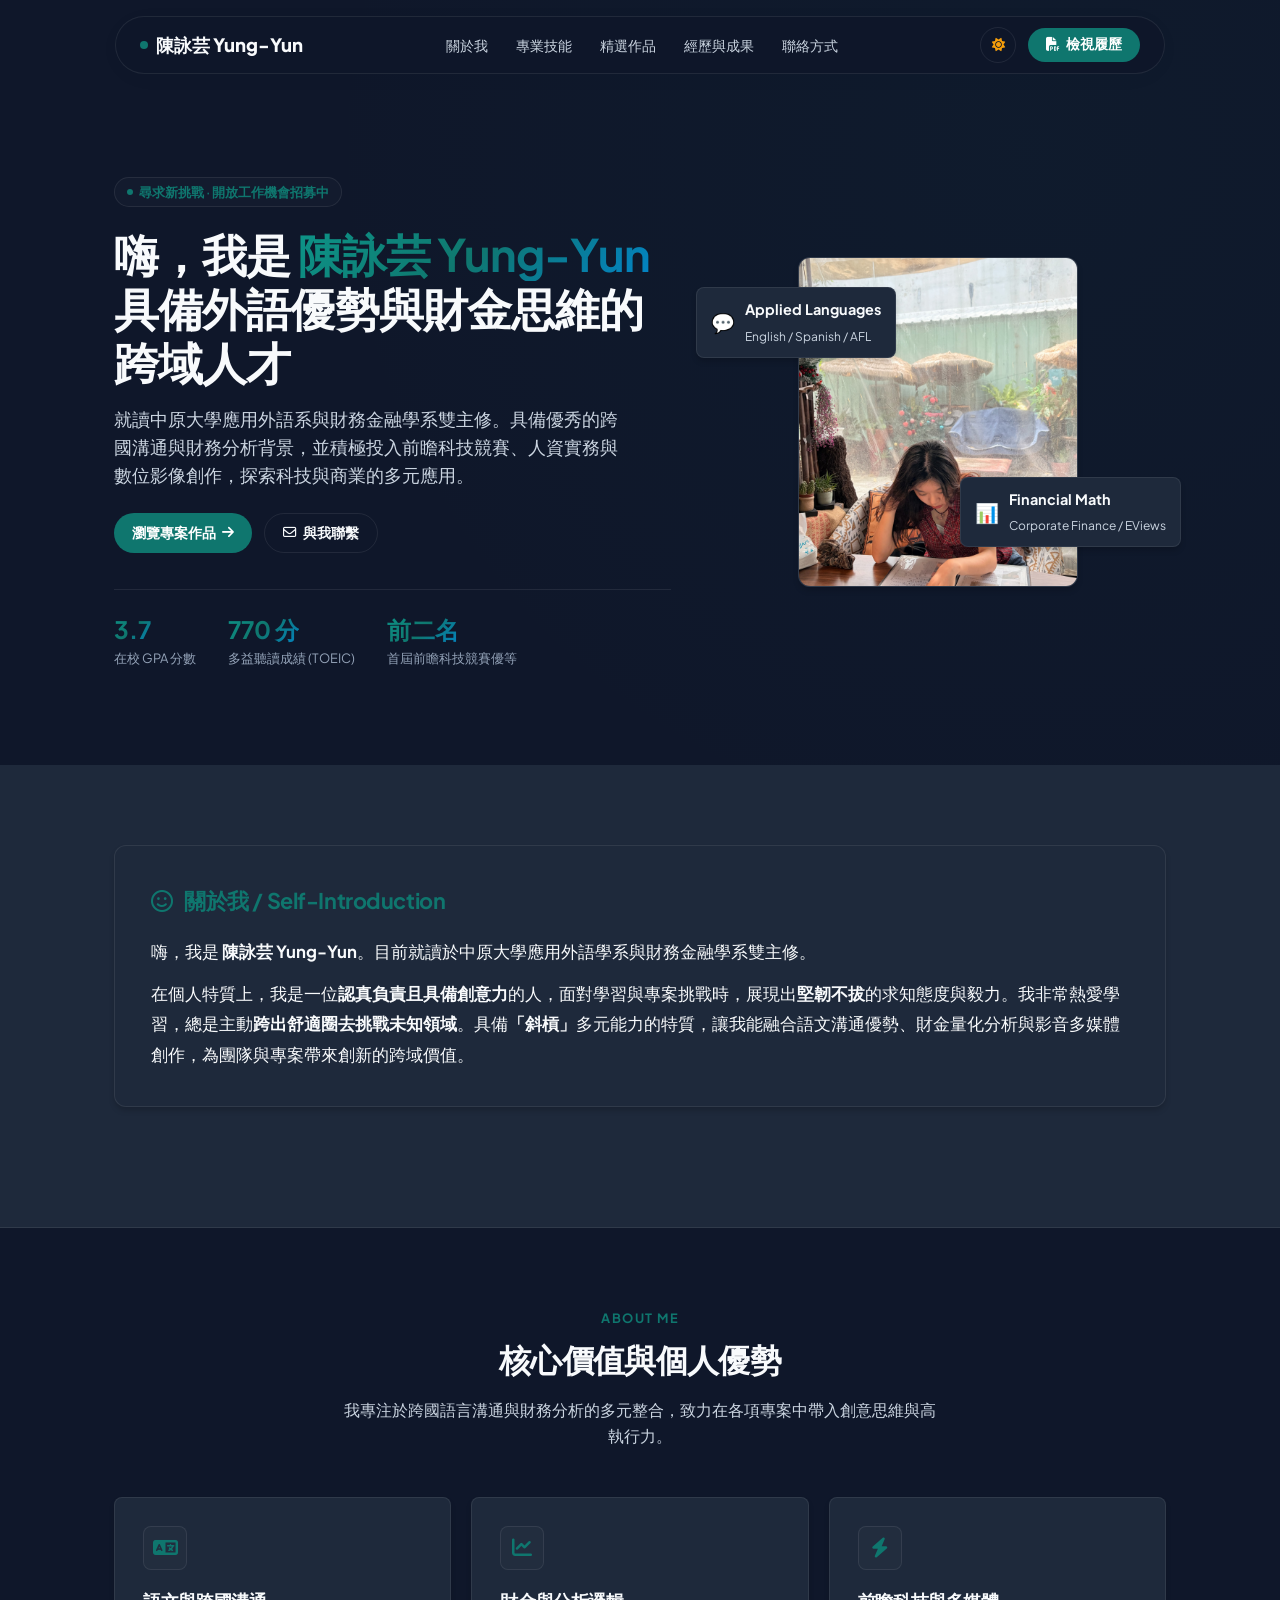
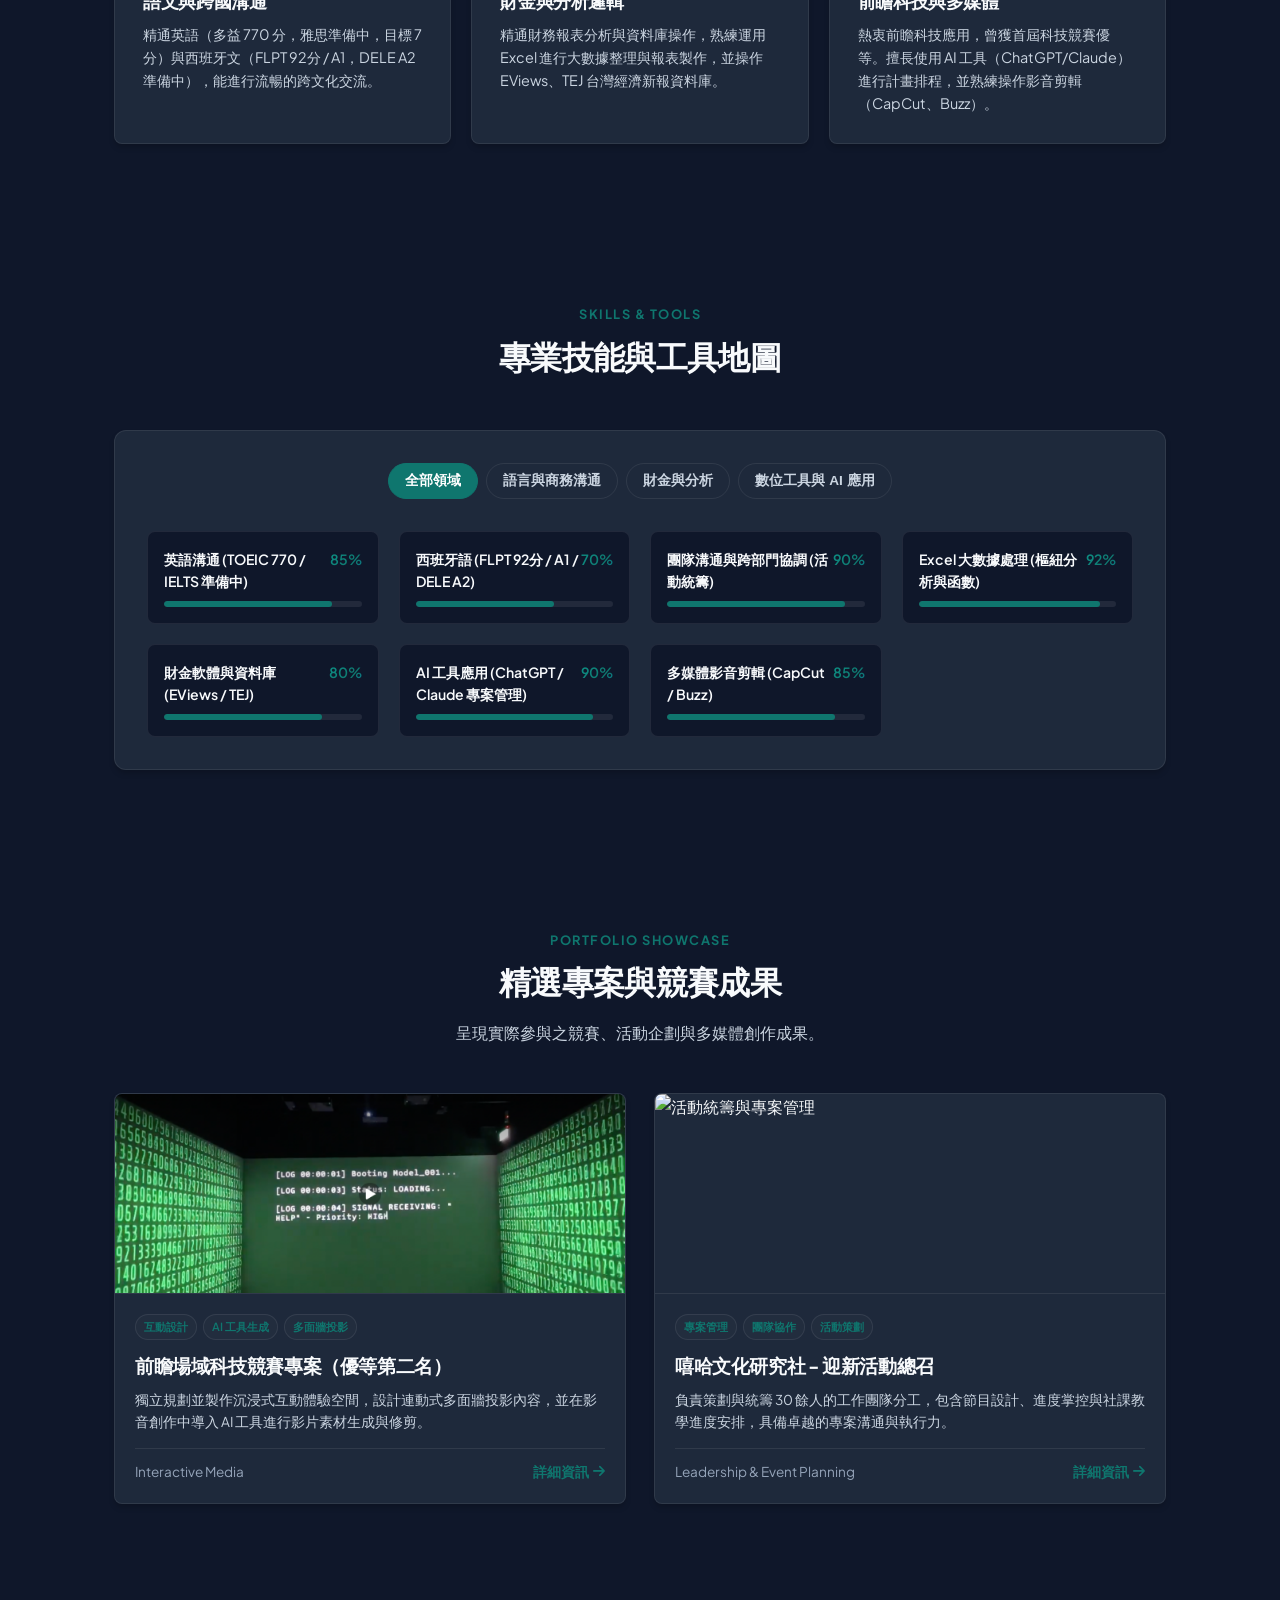
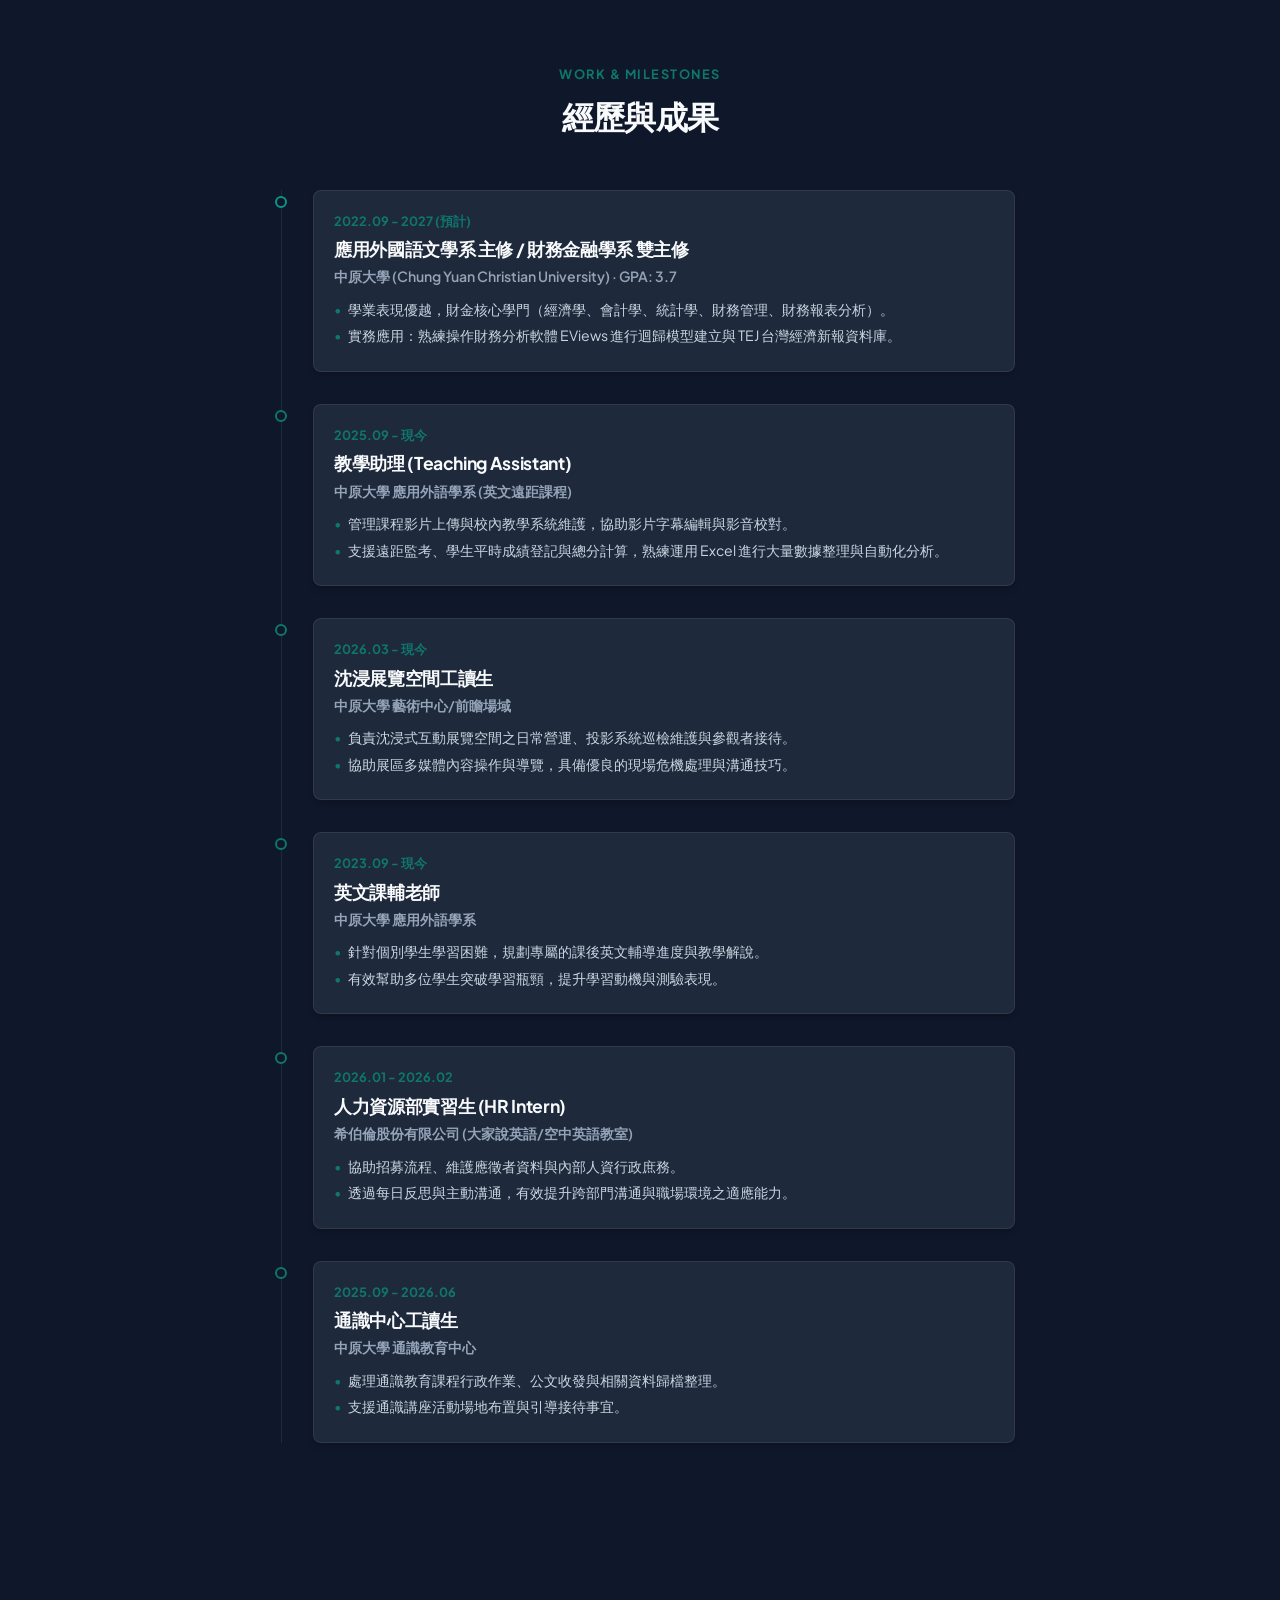
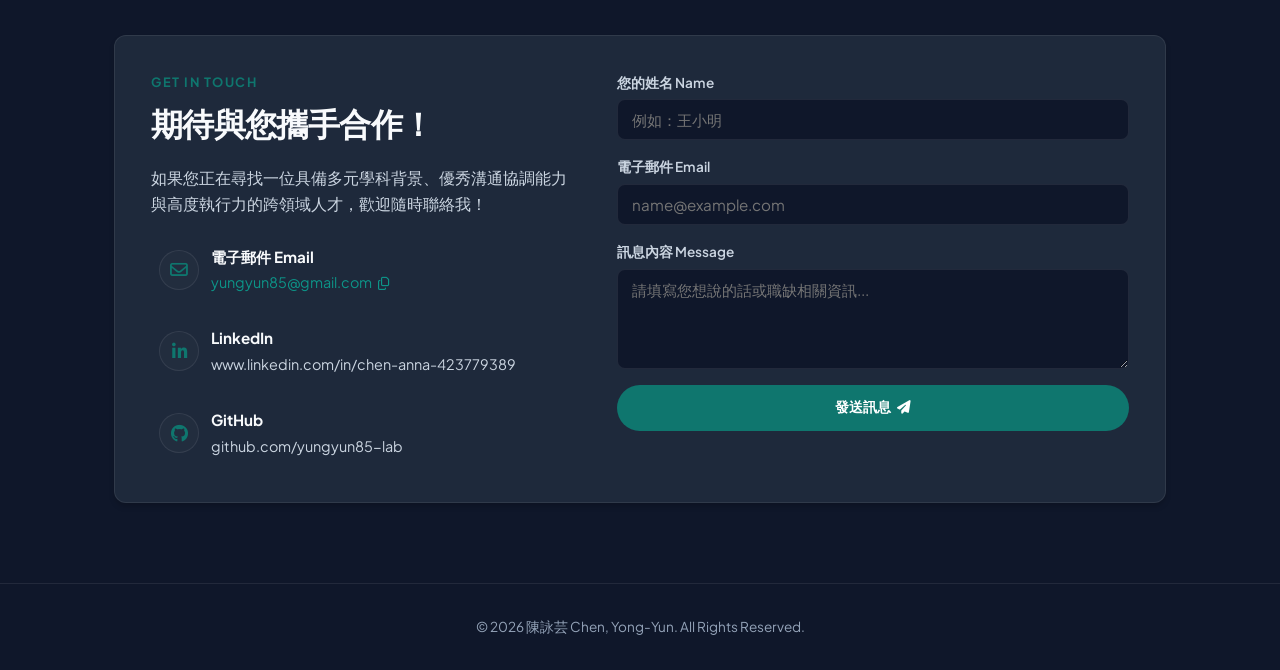
==== commit c0bcd1aa: "Update index.html" ====
--- a/index.html
+++ b/index.html
@@ -3,8 +3,8 @@
 <head>
   <meta charset="UTF-8">
   <meta name="viewport" content="width=device-width, initial-scale=1.0">
-  <title>陳詠芸 Chen, Yong-Yun | 個人作品集 & 履歷簡介 Portfolio</title>
-  <meta name="description" content="中原大學雙主修應用外語與財務金融，陳詠芸 Yong-Yun 的個人求職靜態作品集網站。展現專業技能、精選專案經驗與工作歷程。">
+  <title>陳詠芸 Chen, Yung-Yun | 個人作品集 & 履歷簡介 Portfolio</title>
+  <meta name="description" content="中原大學雙主修應用外語與財務金融，陳詠芸 Yung-Yun 的個人求職靜態作品集網站。展現專業技能、精選專案經驗與工作歷程。">
   
   <!-- Fonts & Icons -->
   <link rel="preconnect" href="https://fonts.googleapis.com">
@@ -21,7 +21,7 @@
   <nav class="navbar" id="navbar">
     <a href="#hero" class="navbar-brand">
       <span class="brand-dot"></span>
-      <span>陳詠芸 Yong-Yun</span>
+      <span>陳詠芸 Yung-Yun</span>
     </a>
     
     <ul class="nav-links">
@@ -54,7 +54,7 @@
           <span>尋求新挑戰 · 開放工作機會招募中</span>
         </div>
         <h1 class="hero-title">
-          嗨，我是 <span class="gradient-text">陳詠芸 Yong-Yun</span><br>
+          嗨，我是 <span class="gradient-text">陳詠芸 Yung-Yun</span><br>
           具備外語優勢與財金思維的跨域人才
         </h1>
         <p class="hero-subtitle">
@@ -90,7 +90,7 @@
       <div class="hero-avatar">
         <div class="avatar-wrapper">
           <div class="avatar-card">
-            <img src="assets/IMG_3547.jpeg" alt="陳詠芸 Yong-Yun Profile Avatar" class="avatar-img">
+            <img src="assets/IMG_3547.jpeg" alt="陳詠芸 Yung-Yun Profile Avatar" class="avatar-img">
           </div>
           <div class="floating-badge badge-1">
             <span class="badge-icon">💬</span>
@@ -117,7 +117,7 @@
       <div class="self-intro-box">
         <h3 style="font-size: 1.35rem; margin-bottom: 16px; color: var(--accent-primary);"><i class="fa-regular fa-face-smile" style="margin-right: 8px;"></i> 關於我 / Self-Introduction</h3>
         <p>
-          嗨，我是 <strong>陳詠芸 Yong-Yun</strong>。目前就讀於中原大學應用外語學系與財務金融學系雙主修。
+          嗨，我是 <strong>陳詠芸 Yung-Yun</strong>。目前就讀於中原大學應用外語學系與財務金融學系雙主修。
         </p>
         <p style="margin-top: 12px;">
           在個人特質上，我是一位<strong>認真負責且具備創意力</strong>的人，面對學習與專案挑戰時，展現出<strong>堅韌不拔</strong>的求知態度與毅力。我非常熱愛學習，總是主動<strong>跨出舒適圈去挑戰未知領域</strong>。具備<strong>「斜槓」</strong>多元能力的特質，讓我能融合語文溝通優勢、財金量化分析與影音多媒體創作，為團隊與專案帶來創新的跨域價值。
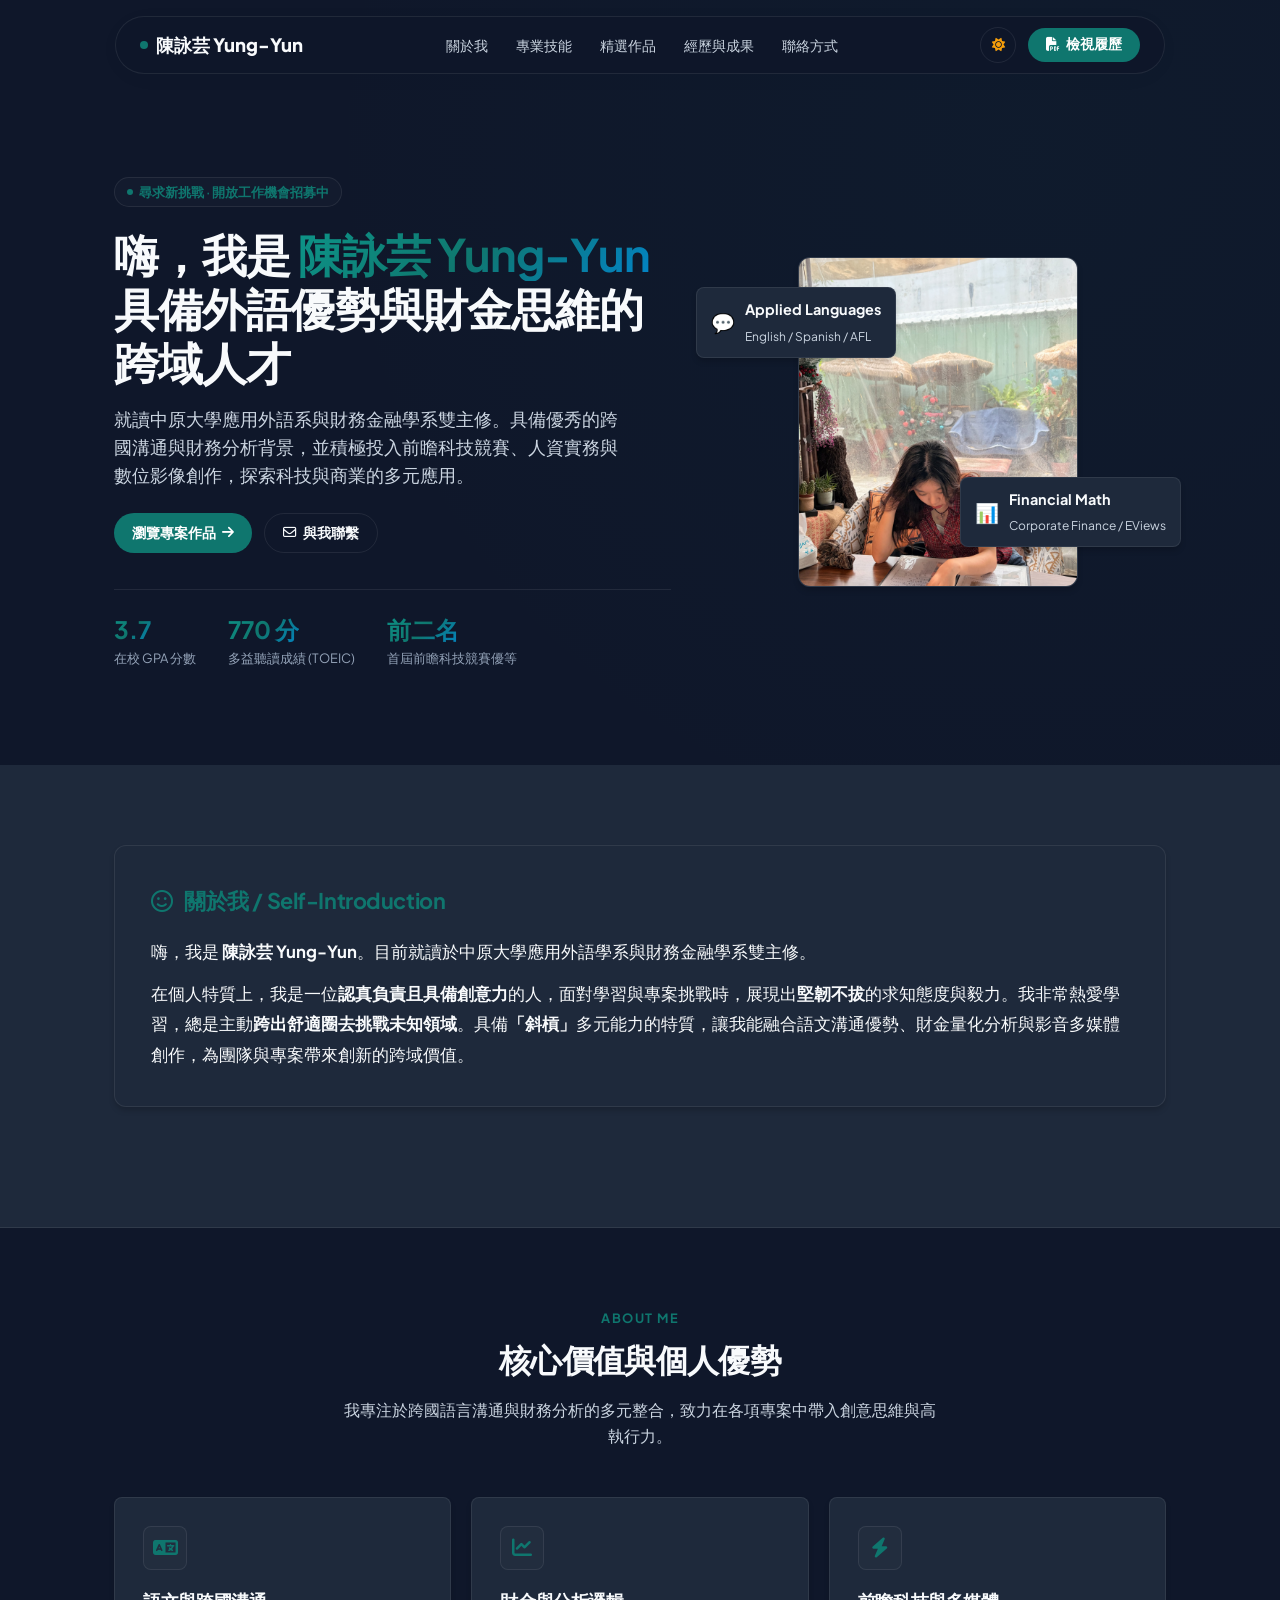
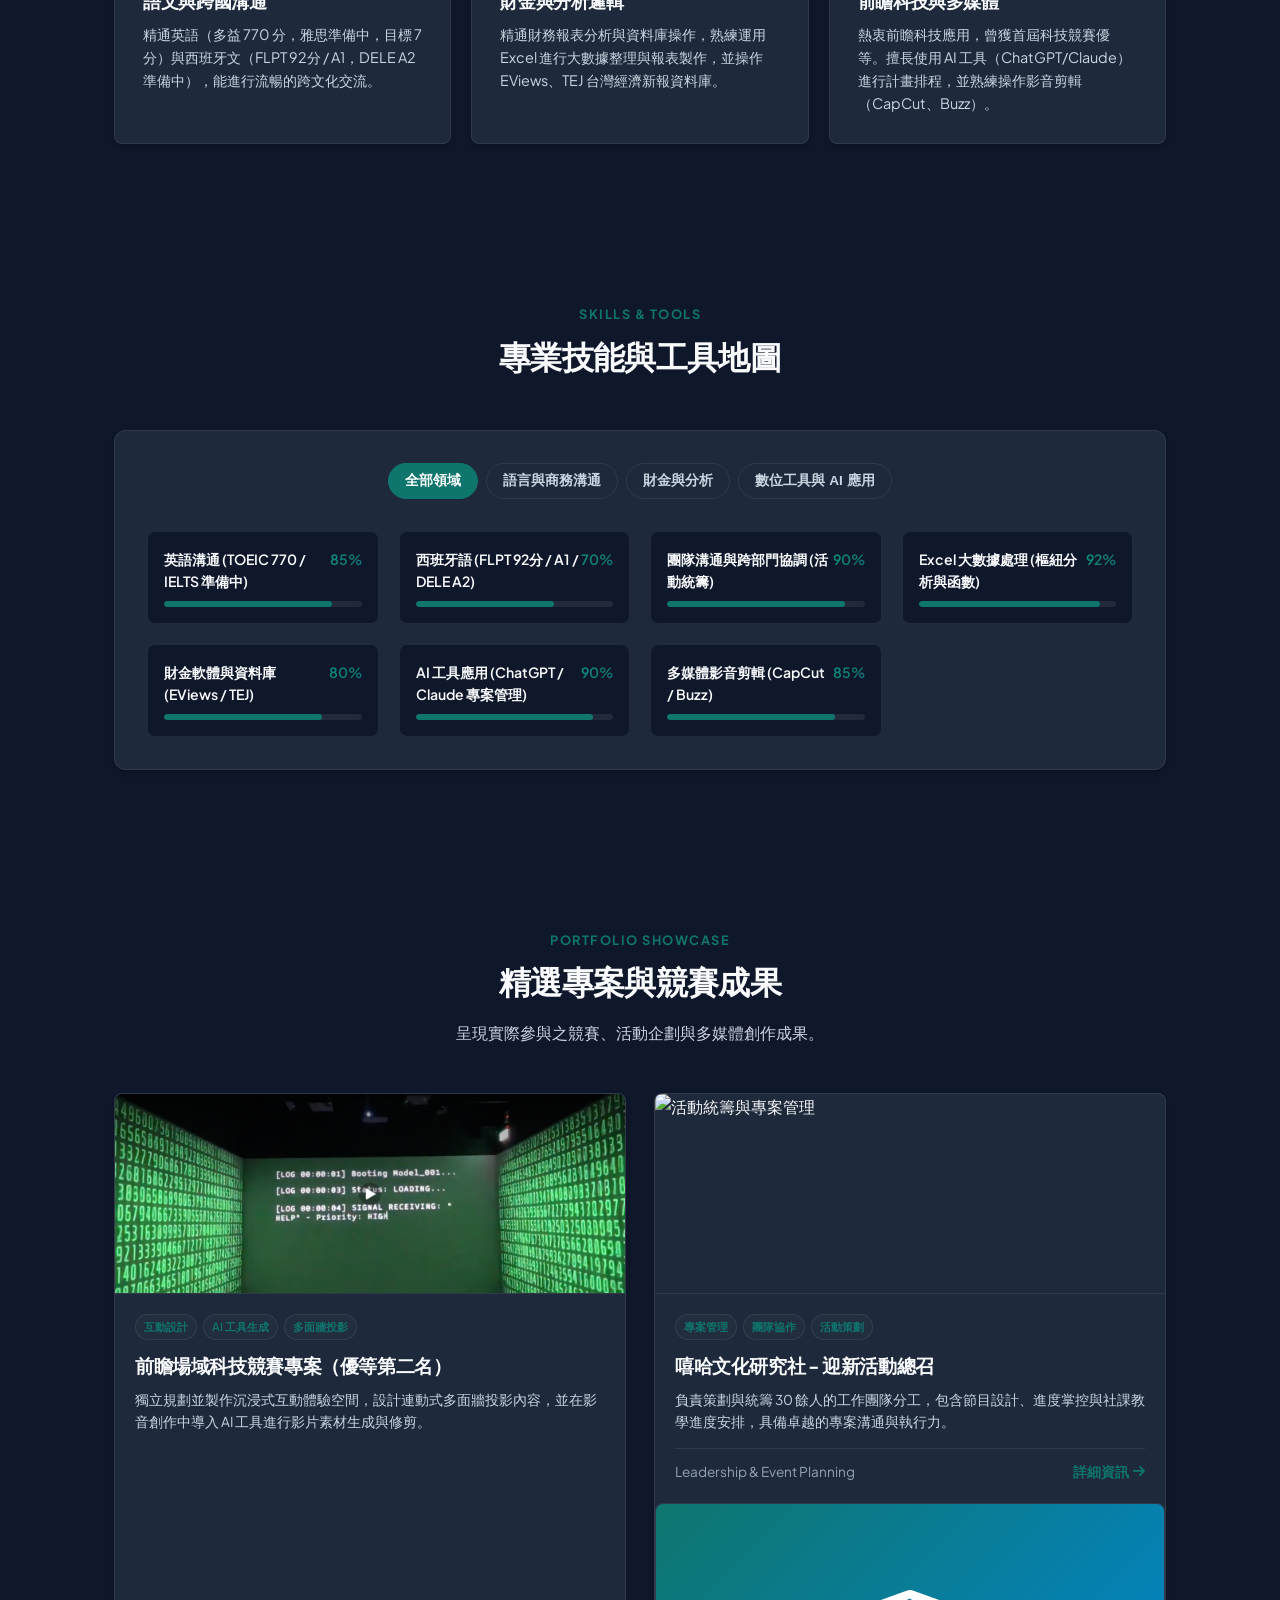
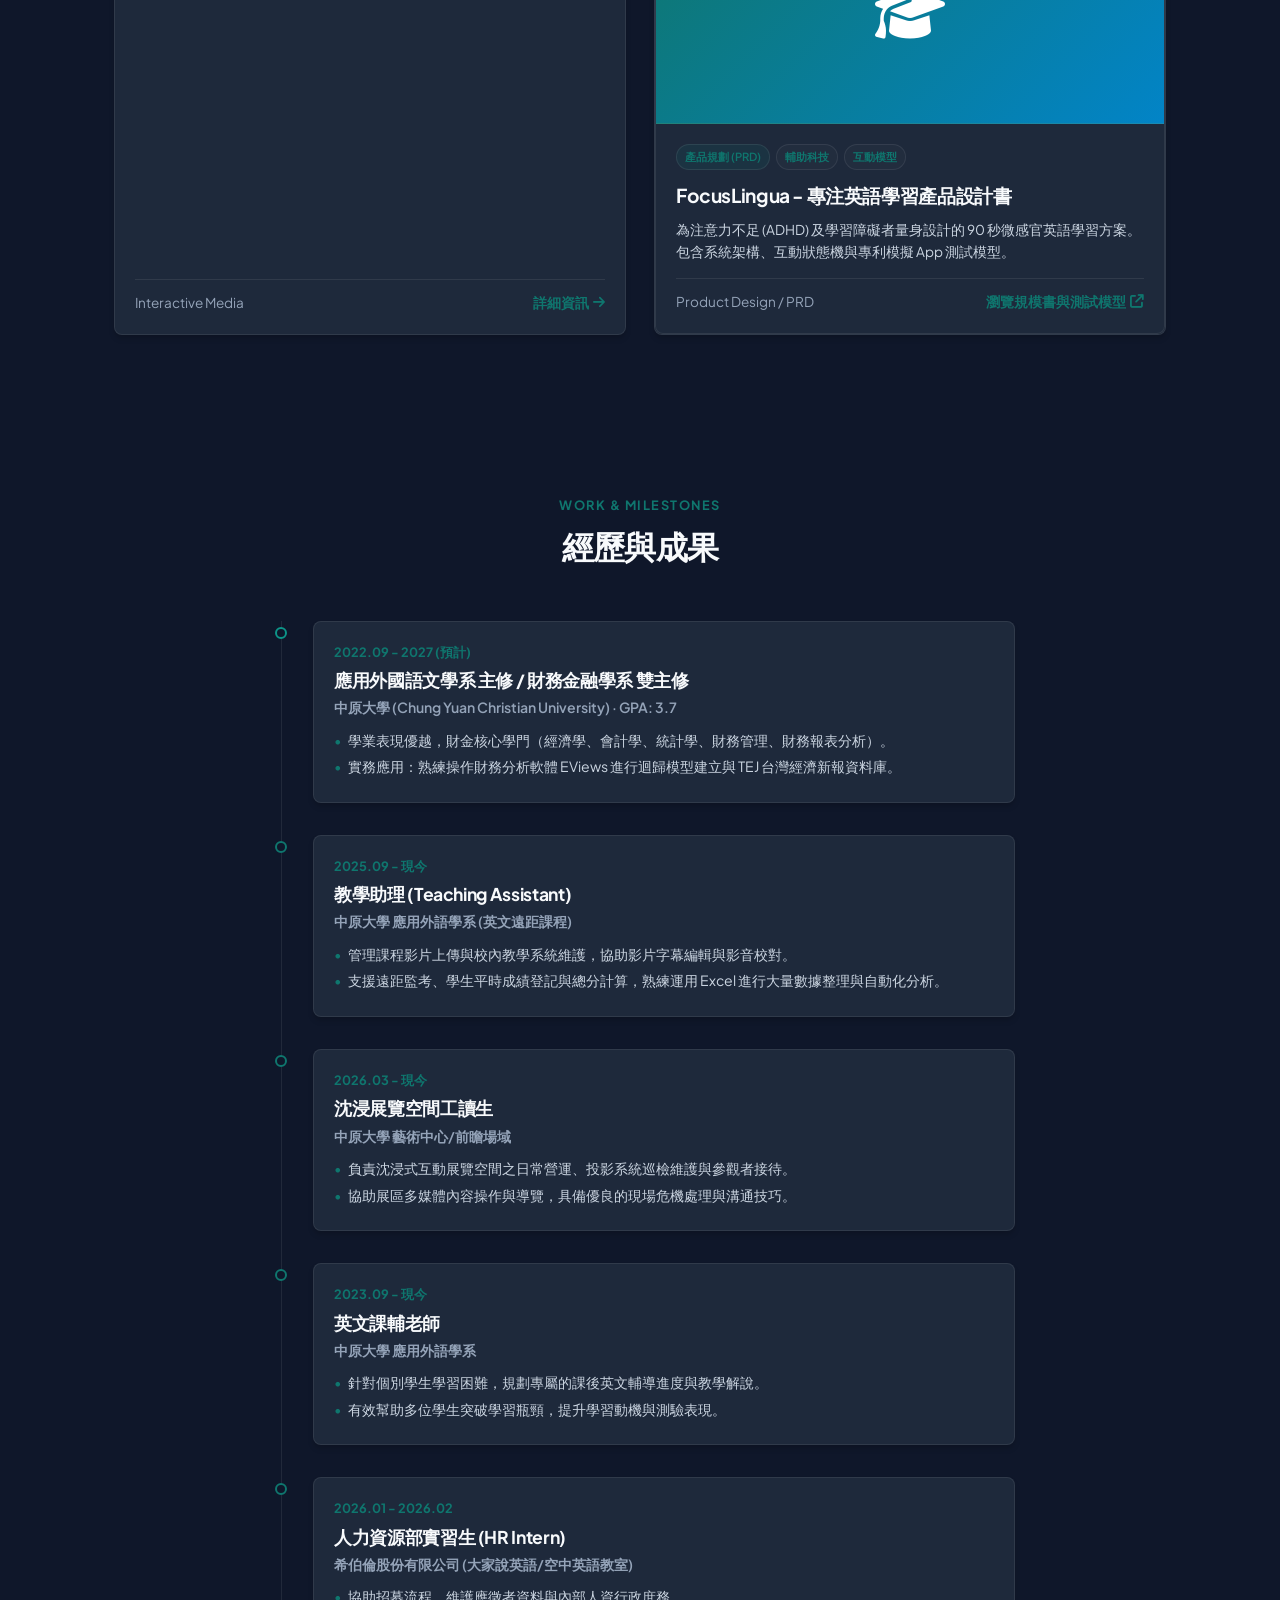
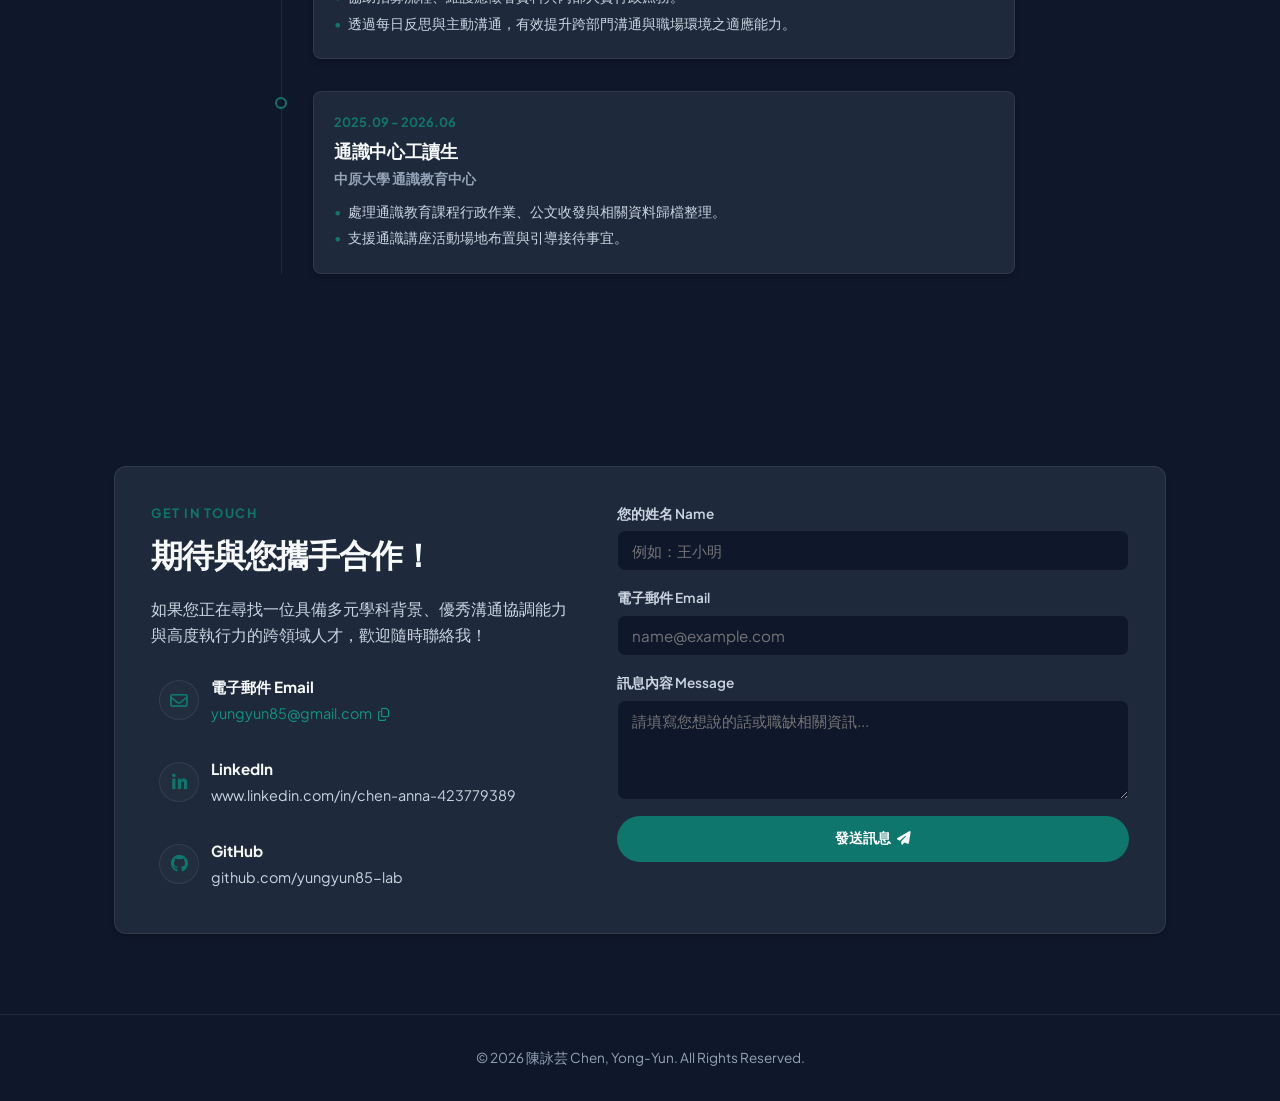
==== commit 075f5f19: "feat: 連結個人網站與專注學習 PRD 介紹網站" ====
--- a/index.html
+++ b/index.html
@@ -303,9 +303,33 @@
               <a href="#" class="project-link" onclick="openProjectModal('迎新活動總召與舞蹈社課教學', '大型活動統籌與領導力', '統籌 30 多人團隊，規劃詳細工作進度與跨部門分工細節，並擔任主課老師在短時間內完成教學，成功促成活動順利執行並展現出色的團隊執行力與組織調度才能。'); return false;">
                 詳細資訊 <i class="fa-solid fa-arrow-right"></i>
               </a>
-            </div>
-          </div>
-        </div>
+          </div>
+        </div>
+
+        <!-- Project 3 -->
+        <div class="project-card">
+          <div class="project-img-container" style="background: linear-gradient(135deg, #0f766e 0%, #0284c7 100%); display:flex; align-items:center; justify-content:center; color:#ffffff; font-size:3.5rem; min-height: 220px;">
+            <i class="fa-solid fa-graduation-cap"></i>
+          </div>
+          <div class="project-body">
+            <div class="project-tags">
+              <span class="tag" style="background:rgba(15,118,110,0.15); color:var(--accent-primary);">產品規劃 (PRD)</span>
+              <span class="tag">輔助科技</span>
+              <span class="tag">互動模型</span>
+            </div>
+            <h3 class="project-title">FocusLingua - 專注英語學習產品設計書</h3>
+            <p class="project-desc">
+              為注意力不足 (ADHD) 及學習障礙者量身設計的 90 秒微感官英語學習方案。包含系統架構、互動狀態機與專利模擬 App 測試模型。
+            </p>
+            <div class="project-footer">
+              <span style="font-size:0.85rem; color:var(--text-sub);">Product Design / PRD</span>
+              <a href="prd_dashboard.html" class="project-link" style="color:var(--accent-primary); font-weight:700;">
+                瀏覽規模書與測試模型 <i class="fa-solid fa-arrow-up-right-from-square"></i>
+              </a>
+            </div>
+          </div>
+        </div>
+
       </div>
     </div>
   </section>
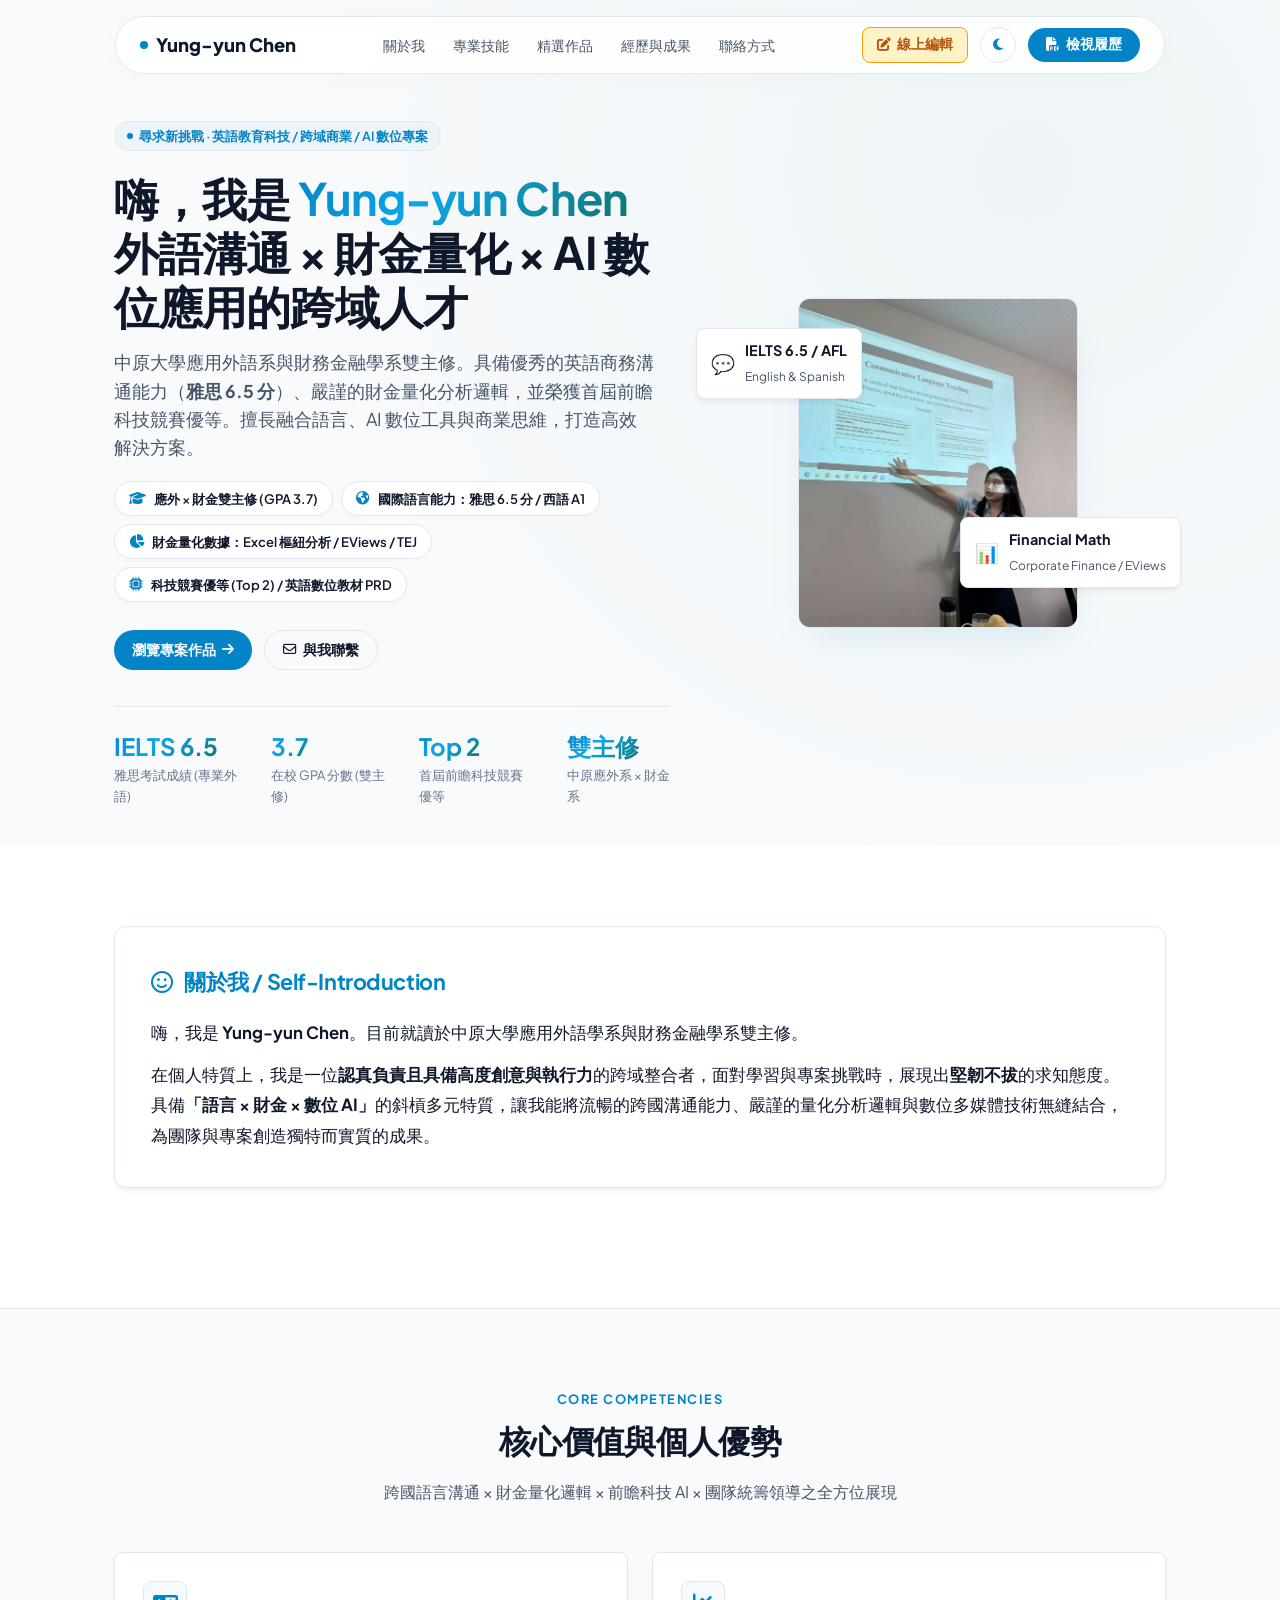
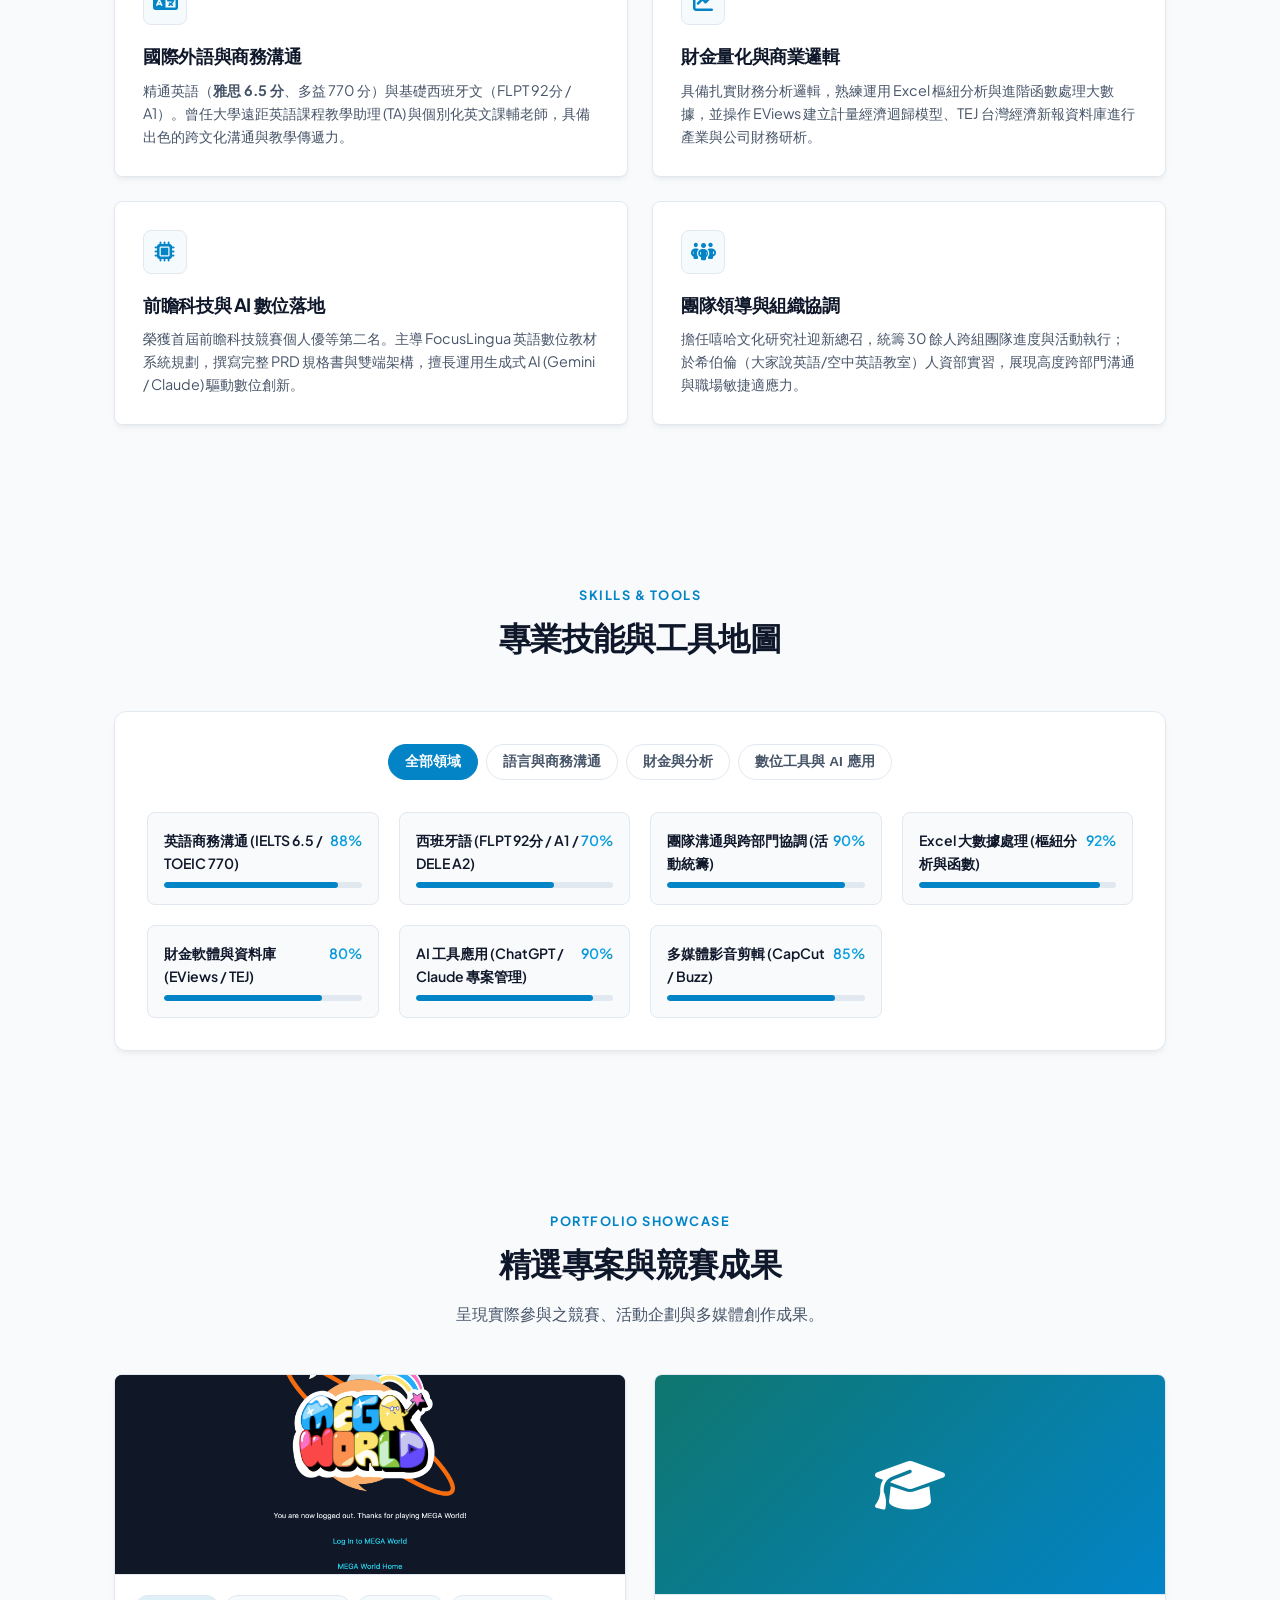
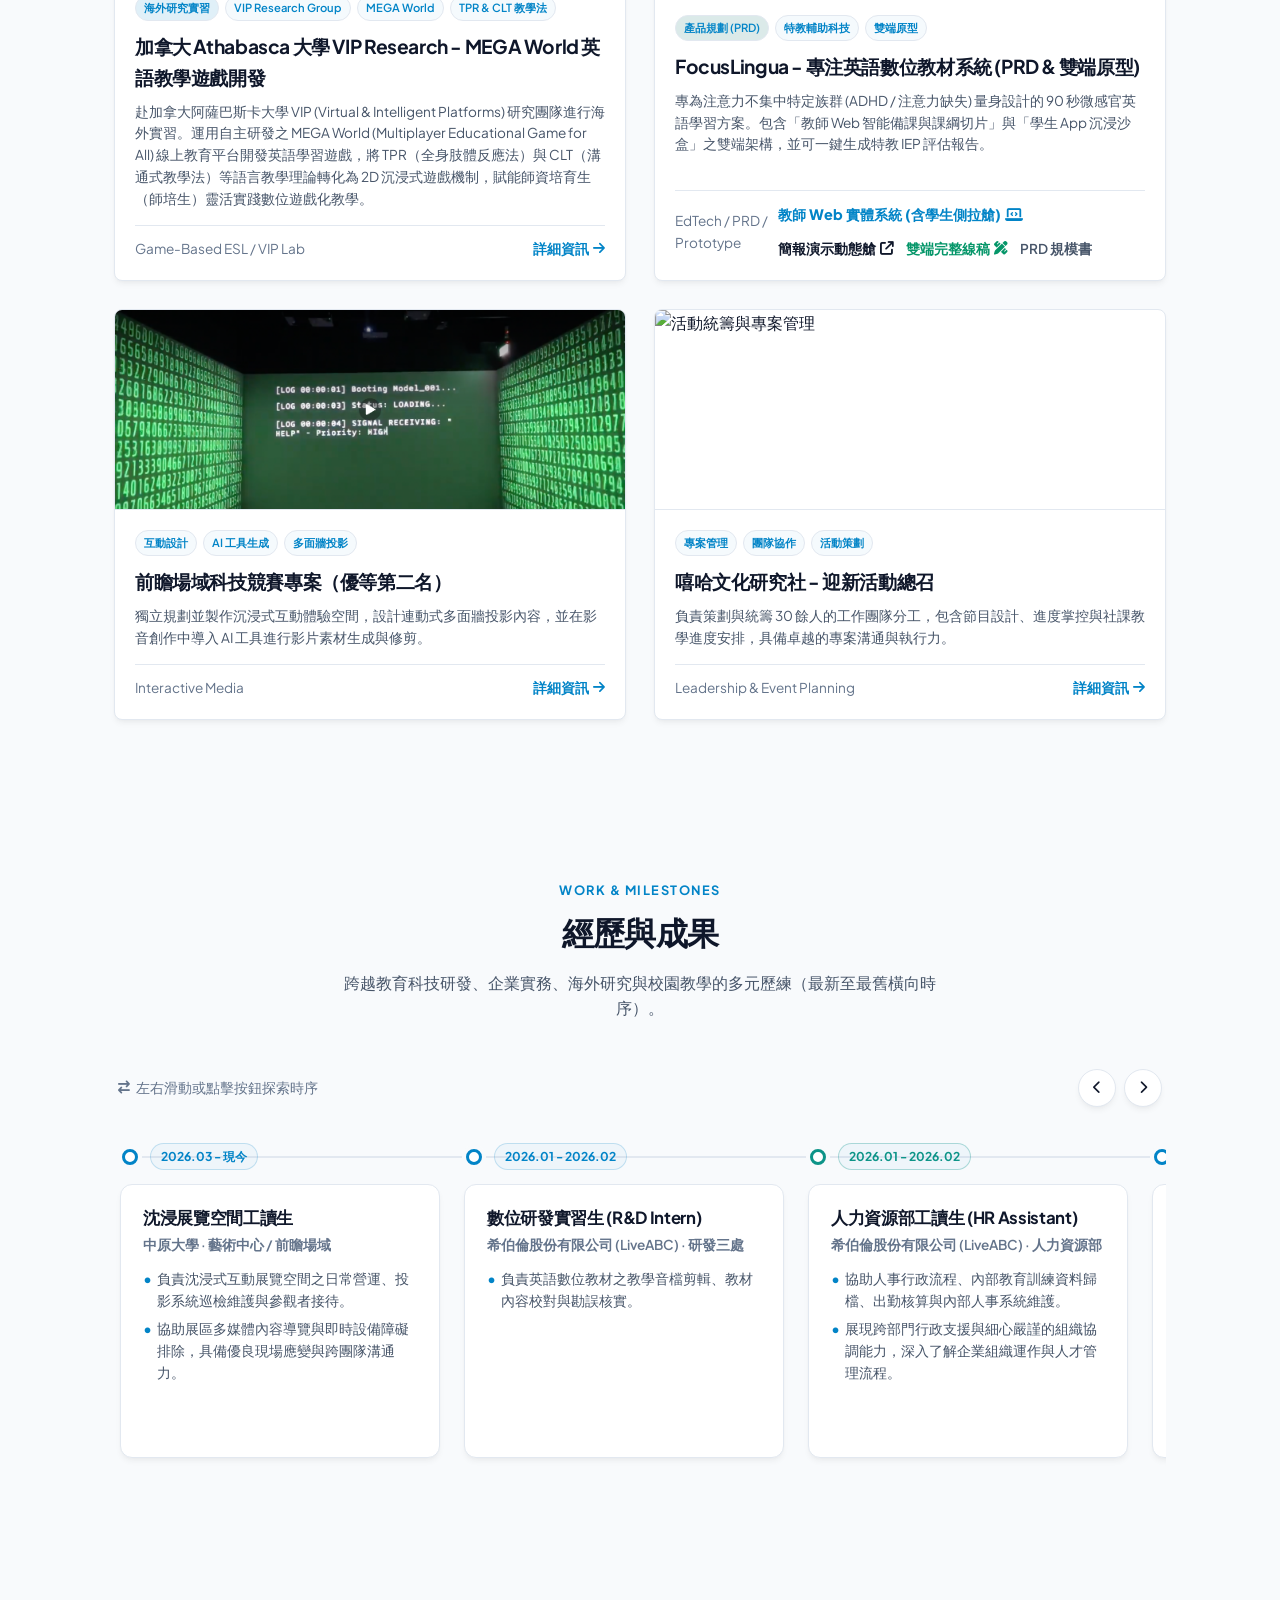
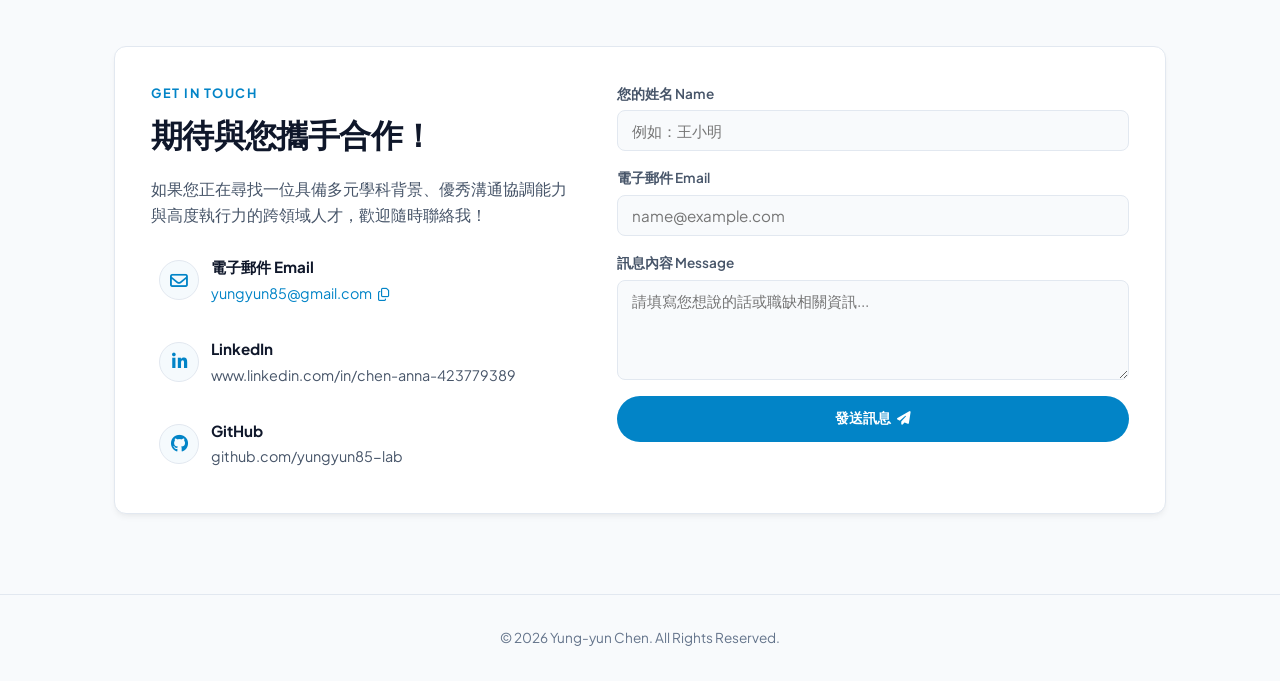
==== commit fd328eec: "feat: 0915專題完整成果 - FocusLingua 成果專題簡報與雙端系統原型" ====
--- a/index.html
+++ b/index.html
@@ -1,15 +1,15 @@
 <!DOCTYPE html>
-<html lang="zh-TW" data-theme="dark">
+<html lang="zh-TW" data-theme="light">
 <head>
   <meta charset="UTF-8">
   <meta name="viewport" content="width=device-width, initial-scale=1.0">
-  <title>陳詠芸 Chen, Yung-Yun | 個人作品集 & 履歷簡介 Portfolio</title>
-  <meta name="description" content="中原大學雙主修應用外語與財務金融，陳詠芸 Yung-Yun 的個人求職靜態作品集網站。展現專業技能、精選專案經驗與工作歷程。">
+  <title>Yung-yun Chen | 個人作品集 & 專業簡介 Portfolio</title>
+  <meta name="description" content="中原大學雙主修應用外語與財務金融，Yung-yun Chen 的個人求職作品集網站。具備雅思 6.5、量化財務分析與 AI 數位應用之跨域優勢。">
   
   <!-- Fonts & Icons -->
   <link rel="preconnect" href="https://fonts.googleapis.com">
   <link rel="preconnect" href="https://fonts.gstatic.com" crossorigin>
-  <link href="https://fonts.googleapis.com/css2?family=Plus+Jakarta+Sans:wght@400;500;600;700;800&display=swap" rel="stylesheet">
+  <link href="https://fonts.googleapis.com/css2?family=Plus+Jakarta+Sans:wght@400;500;600;700;800&family=Noto+Sans+TC:wght@400;500;700;900&display=swap" rel="stylesheet">
   <link rel="stylesheet" href="https://cdnjs.cloudflare.com/ajax/libs/font-awesome/6.4.0/css/all.min.css">
   
   <!-- Stylesheet -->
@@ -21,7 +21,7 @@
   <nav class="navbar" id="navbar">
     <a href="#hero" class="navbar-brand">
       <span class="brand-dot"></span>
-      <span>陳詠芸 Yung-Yun</span>
+      <span>Yung-yun Chen</span>
     </a>
     
     <ul class="nav-links">
@@ -33,6 +33,9 @@
     </ul>
 
     <div class="nav-actions">
+      <button class="btn-primary" id="btn-live-edit" onclick="togglePortfolioEdit()" style="background:#fef3c7; color:#b45309; border:1px solid #f59e0b; padding:8px 14px; font-weight:700; border-radius:8px; cursor:pointer;">
+        <i class="fa-solid fa-pen-to-square"></i> 線上編輯
+      </button>
       <button class="btn-icon" id="theme-toggle" title="切換深色/淺色模式">
         <i class="fa-solid fa-moon"></i>
       </button>
@@ -45,21 +48,45 @@
     </div>
   </nav>
 
+  <!-- Edit Mode Floating Banner for Portfolio -->
+  <div id="portfolioEditToolbar" style="display:none; background:#FFFBEB; border-bottom:2px solid #F59E0B; padding:10px 24px; position:sticky; top:70px; z-index:999; box-shadow:0 4px 12px rgba(245,158,11,0.15);">
+    <div style="max-width:1200px; margin:0 auto; display:flex; justify-content:space-between; align-items:center; flex-wrap:wrap; gap:12px;">
+      <div style="font-size:0.88rem; color:#92400E; display:flex; align-items:center; gap:8px;">
+        <span style="width:10px; height:10px; border-radius:50%; background:#F59E0B; display:inline-block;"></span>
+        <strong>✍️ 作品集即時編輯模式：</strong> 點擊畫面上任何文字、自我介紹、經歷或專案描述即可直接打字修改！
+      </div>
+      <div style="display:flex; gap:8px;">
+        <button onclick="savePortfolioEdits()" style="background:#10B981; color:#fff; border:none; padding:6px 14px; border-radius:6px; font-weight:700; cursor:pointer;"><i class="fa-solid fa-floppy-disk"></i> 儲存到瀏覽器</button>
+        <button onclick="downloadPortfolioHtml()" style="background:#0284C7; color:#fff; border:none; padding:6px 14px; border-radius:6px; font-weight:700; cursor:pointer;"><i class="fa-solid fa-download"></i> 匯出下載 HTML</button>
+        <button onclick="resetPortfolioDefault()" style="background:#E2E8F0; color:#475569; border:none; padding:6px 14px; border-radius:6px; font-weight:700; cursor:pointer;"><i class="fa-solid fa-rotate-left"></i> 恢復預設</button>
+        <button onclick="togglePortfolioEdit()" style="background:#F1F5F9; color:#64748B; border:1px solid #CBD5E1; padding:6px 14px; border-radius:6px; font-weight:700; cursor:pointer;"><i class="fa-solid fa-xmark"></i> 結束編輯</button>
+      </div>
+    </div>
+  </div>
+
   <!-- Hero Section -->
   <section class="hero" id="hero">
     <div class="container hero-grid">
       <div class="hero-content">
         <div class="hero-badge">
           <span class="badge-pulse"></span>
-          <span>尋求新挑戰 · 開放工作機會招募中</span>
+          <span>尋求新挑戰 · 英語教育科技 / 跨域商業 / AI 數位專案</span>
         </div>
         <h1 class="hero-title">
-          嗨，我是 <span class="gradient-text">陳詠芸 Yung-Yun</span><br>
-          具備外語優勢與財金思維的跨域人才
+          嗨，我是 <span class="gradient-text">Yung-yun Chen</span><br>
+          外語溝通 × 財金量化 × AI 數位應用的跨域人才
         </h1>
         <p class="hero-subtitle">
-          就讀中原大學應用外語系與財務金融學系雙主修。具備優秀的跨國溝通與財務分析背景，並積極投入前瞻科技競賽、人資實務與數位影像創作，探索科技與商業的多元應用。
+          中原大學應用外語系與財務金融學系雙主修。具備優秀的英語商務溝通能力（<strong>雅思 6.5 分</strong>）、嚴謹的財金量化分析邏輯，並榮獲首屆前瞻科技競賽優等。擅長融合語言、AI 數位工具與商業思維，打造高效解決方案。
         </p>
+
+        <!-- 一目了然的核心優勢標籤 (Key Advantages Bar) -->
+        <div class="hero-advantages">
+          <span class="adv-chip"><i class="fa-solid fa-graduation-cap"></i> 應外 × 財金雙主修 (GPA 3.7)</span>
+          <span class="adv-chip"><i class="fa-solid fa-earth-americas"></i> 國際語言能力：雅思 6.5 分 / 西語 A1</span>
+          <span class="adv-chip"><i class="fa-solid fa-chart-pie"></i> 財金量化數據：Excel 樞紐分析 / EViews / TEJ</span>
+          <span class="adv-chip"><i class="fa-solid fa-microchip"></i> 科技競賽優等 (Top 2) / 英語數位教材 PRD</span>
+        </div>
         
         <div class="hero-ctas">
           <a href="#projects" class="btn-primary">
@@ -72,16 +99,20 @@
 
         <div class="hero-stats">
           <div class="stat-item">
+            <div class="stat-number gradient-text">IELTS 6.5</div>
+            <div class="stat-label">雅思考試成績 (專業外語)</div>
+          </div>
+          <div class="stat-item">
             <div class="stat-number gradient-text">3.7</div>
-            <div class="stat-label">在校 GPA 分數</div>
+            <div class="stat-label">在校 GPA 分數 (雙主修)</div>
           </div>
           <div class="stat-item">
-            <div class="stat-number gradient-text">770 分</div>
-            <div class="stat-label">多益聽讀成績 (TOEIC)</div>
+            <div class="stat-number gradient-text">Top 2</div>
+            <div class="stat-label">首屆前瞻科技競賽優等</div>
           </div>
           <div class="stat-item">
-            <div class="stat-number gradient-text">前二名</div>
-            <div class="stat-label">首屆前瞻科技競賽優等</div>
+            <div class="stat-number gradient-text">雙主修</div>
+            <div class="stat-label">中原應外系 × 財金系</div>
           </div>
         </div>
       </div>
@@ -89,14 +120,14 @@
       <!-- Avatar & Graphic -->
       <div class="hero-avatar">
         <div class="avatar-wrapper">
-          <div class="avatar-card">
-            <img src="assets/IMG_3547.jpeg" alt="陳詠芸 Yung-Yun Profile Avatar" class="avatar-img">
+          <div class="avatar-card" style="box-shadow: 0 20px 40px -15px rgba(2, 132, 199, 0.15);">
+            <img src="assets/76D027CB-D86B-45E6-9014-1B50BDC2E92C.jpg" alt="Yung-yun Chen Profile Avatar" class="avatar-img">
           </div>
           <div class="floating-badge badge-1">
             <span class="badge-icon">💬</span>
             <div>
-              <strong style="display:block; font-size:0.9rem;">Applied Languages</strong>
-              <small style="color:var(--text-muted); font-size:0.75rem;">English / Spanish / AFL</small>
+              <strong style="display:block; font-size:0.9rem;">IELTS 6.5 / AFL</strong>
+              <small style="color:var(--text-muted); font-size:0.75rem;">English & Spanish</small>
             </div>
           </div>
           <div class="floating-badge badge-2">
@@ -117,41 +148,47 @@
       <div class="self-intro-box">
         <h3 style="font-size: 1.35rem; margin-bottom: 16px; color: var(--accent-primary);"><i class="fa-regular fa-face-smile" style="margin-right: 8px;"></i> 關於我 / Self-Introduction</h3>
         <p>
-          嗨，我是 <strong>陳詠芸 Yung-Yun</strong>。目前就讀於中原大學應用外語學系與財務金融學系雙主修。
+          嗨，我是 <strong>Yung-yun Chen</strong>。目前就讀於中原大學應用外語學系與財務金融學系雙主修。
         </p>
         <p style="margin-top: 12px;">
-          在個人特質上，我是一位<strong>認真負責且具備創意力</strong>的人，面對學習與專案挑戰時，展現出<strong>堅韌不拔</strong>的求知態度與毅力。我非常熱愛學習，總是主動<strong>跨出舒適圈去挑戰未知領域</strong>。具備<strong>「斜槓」</strong>多元能力的特質，讓我能融合語文溝通優勢、財金量化分析與影音多媒體創作，為團隊與專案帶來創新的跨域價值。
+          在個人特質上，我是一位<strong>認真負責且具備高度創意與執行力</strong>的跨域整合者，面對學習與專案挑戰時，展現出<strong>堅韌不拔</strong>的求知態度。具備<strong>「語言 × 財金 × 數位 AI」</strong>的斜槓多元特質，讓我能將流暢的跨國溝通能力、嚴謹的量化分析邏輯與數位多媒體技術無縫結合，為團隊與專案創造獨特而實質的成果。
         </p>
       </div>
     </div>
   </section>
 
-  <!-- About Section -->
+  <!-- About Section (4 大核心優勢一目了然) -->
   <section id="about">
     <div class="container">
       <div class="section-header">
-        <div class="section-subtitle">ABOUT ME</div>
+        <div class="section-subtitle">CORE COMPETENCIES</div>
         <h2 class="section-title">核心價值與個人優勢</h2>
-        <p style="color: var(--text-muted);">我專注於跨國語言溝通與財務分析的多元整合，致力在各項專案中帶入創意思維與高執行力。</p>
+        <p style="color: var(--text-muted);">跨國語言溝通 × 財金量化邏輯 × 前瞻科技 AI × 團隊統籌領導之全方位展現</p>
       </div>
 
       <div class="about-grid">
         <div class="about-card">
           <div class="card-icon"><i class="fa-solid fa-language"></i></div>
-          <h3>語文與跨國溝通</h3>
-          <p>精通英語（多益 770 分，雅思準備中，目標 7 分）與西班牙文（FLPT 92分 / A1，DELE A2 準備中），能進行流暢的跨文化交流。</p>
+          <h3>國際外語與商務溝通</h3>
+          <p>精通英語（<strong>雅思 6.5 分</strong>、多益 770 分）與基礎西班牙文（FLPT 92分 / A1）。曾任大學遠距英語課程教學助理 (TA) 與個別化英文課輔老師，具備出色的跨文化溝通與教學傳遞力。</p>
         </div>
 
         <div class="about-card">
           <div class="card-icon"><i class="fa-solid fa-chart-line"></i></div>
-          <h3>財金與分析邏輯</h3>
-          <p>精通財務報表分析與資料庫操作，熟練運用 Excel 進行大數據整理與報表製作，並操作 EViews、TEJ 台灣經濟新報資料庫。</p>
+          <h3>財金量化與商業邏輯</h3>
+          <p>具備扎實財務分析邏輯，熟練運用 Excel 樞紐分析與進階函數處理大數據，並操作 EViews 建立計量經濟迴歸模型、TEJ 台灣經濟新報資料庫進行產業與公司財務研析。</p>
         </div>
 
         <div class="about-card">
-          <div class="card-icon"><i class="fa-solid fa-bolt"></i></div>
-          <h3>前瞻科技與多媒體</h3>
-          <p>熱衷前瞻科技應用，曾獲首屆科技競賽優等。擅長使用 AI 工具（ChatGPT/Claude）進行計畫排程，並熟練操作影音剪輯（CapCut、Buzz）。</p>
+          <div class="card-icon"><i class="fa-solid fa-microchip"></i></div>
+          <h3>前瞻科技與 AI 數位落地</h3>
+          <p>榮獲首屆前瞻科技競賽個人優等第二名。主導 FocusLingua 英語數位教材系統規劃，撰寫完整 PRD 規格書與雙端架構，擅長運用生成式 AI (Gemini / Claude) 驅動數位創新。</p>
+        </div>
+
+        <div class="about-card">
+          <div class="card-icon"><i class="fa-solid fa-people-group"></i></div>
+          <h3>團隊領導與組織協調</h3>
+          <p>擔任嘻哈文化研究社迎新總召，統籌 30 餘人跨組團隊進度與活動執行；於希伯倫（大家說英語/空中英語教室）人資部實習，展現高度跨部門溝通與職場敏捷適應力。</p>
         </div>
       </div>
     </div>
@@ -177,11 +214,11 @@
           <!-- Dynamically populated / Default render -->
           <div class="skill-item" data-category="frontend">
             <div class="skill-info">
-              <span>英語溝通 (TOEIC 770 / IELTS 準備中)</span>
-              <span class="gradient-text">85%</span>
+              <span>英語商務溝通 (IELTS 6.5 / TOEIC 770)</span>
+              <span class="gradient-text">88%</span>
             </div>
             <div class="skill-bar-bg">
-              <div class="skill-bar-fill" data-progress="85%"></div>
+              <div class="skill-bar-fill" data-progress="88%"></div>
             </div>
           </div>
 
@@ -259,7 +296,70 @@
       </div>
 
       <div class="projects-grid">
-        <!-- Project 1 -->
+        <!-- Project 1: Canada Athabasca VIP Research Internship -->
+        <div class="project-card">
+          <div class="project-img-container" style="background: #0d1424; display: flex; align-items: center; justify-content: center; overflow: hidden;">
+            <img src="assets/截圖 2026-09-09 晚上10.01.52.png" 
+                 alt="加拿大 Athabasca 大學 VIP Research - MEGA World 英語教學遊戲開發" 
+                 class="project-img" 
+                 style="width: 100%; height: 100%; object-fit: cover; object-position: 50% 23%; transform: scale(1.35); transform-origin: 50% 23%;">
+          </div>
+          <div class="project-body">
+            <div class="project-tags">
+              <span class="tag" style="background:rgba(2,132,199,0.12); color:var(--accent-primary);">海外研究實習</span>
+              <span class="tag">VIP Research Group</span>
+              <span class="tag">MEGA World</span>
+              <span class="tag">TPR & CLT 教學法</span>
+            </div>
+            <h3 class="project-title">加拿大 Athabasca 大學 VIP Research - MEGA World 英語教學遊戲開發</h3>
+            <p class="project-desc">
+              赴加拿大阿薩巴斯卡大學 VIP (Virtual &amp; Intelligent Platforms) 研究團隊進行海外實習。運用自主研發之 MEGA World (Multiplayer Educational Game for All) 線上教育平台開發英語學習遊戲，將 TPR（全身肢體反應法）與 CLT（溝通式教學法）等語言教學理論轉化為 2D 沉浸式遊戲機制，賦能師資培育生（師培生）靈活實踐數位遊戲化教學。
+            </p>
+            <div class="project-footer">
+              <span style="font-size:0.85rem; color:var(--text-sub);">Game-Based ESL / VIP Lab</span>
+              <a href="#" class="project-link" onclick="openProjectModal('加拿大 Athabasca 大學 VIP Research - MEGA World 英語教學遊戲開發', 'Virtual &amp; Intelligent Platforms Lab × MEGA World 教育遊戲化', '<p style=\'margin-bottom:12px;\'><strong>【研究團隊背景】</strong><br>於加拿大阿薩巴斯卡大學（Athabasca University）之 <strong>VIP (Virtual &amp; Intelligent Platforms) Research Group</strong> 進行海外研發實習，深入接觸頂尖教育科技與多人在線遊戲化學習架構。</p><p style=\'margin-bottom:12px;\'><strong>【專案核心：MEGA World】</strong><br>運用 <strong>MEGA World (Multiplayer Educational Game for All)</strong> 平台進行網頁端互動關卡與英語數位教材建置，探索以學生為中心的學習動態。</p><p style=\'margin-bottom:12px;\'><strong>【語言教學理論深度融合】</strong><br>外語教學核心理論深度植入遊戲玩法：<br>• <strong>TPR (Total Physical Response 全身肢體反應法)</strong>：轉化為即時鍵盤動作反饋與動作指令互動關卡。<br>• <strong>CLT (Communicative Language Teaching 溝通式教學法)</strong>：建構任務導向之情境對話與同儕多人協作破關。</p><p><strong>【效益與成果】</strong><br>賦能<strong>師資培育生（師培生）</strong>克服傳統數位教材單向刻板的痛點，使其能在實習與未來教學現場中，靈活調度 2D 遊戲化工具落地語言教學理論，大幅增強學習者之參與感與口語反應動機。</p>'); return false;">
+                詳細資訊 <i class="fa-solid fa-arrow-right"></i>
+              </a>
+            </div>
+          </div>
+        </div>
+
+        <!-- Project 2: FocusLingua EdTech System -->
+        <div class="project-card">
+          <div class="project-img-container" style="background: linear-gradient(135deg, #0f766e 0%, #0284c7 100%); display:flex; align-items:center; justify-content:center; color:#ffffff; font-size:3.5rem; min-height: 220px;">
+            <i class="fa-solid fa-graduation-cap"></i>
+          </div>
+          <div class="project-body">
+            <div class="project-tags">
+              <span class="tag" style="background:rgba(15,118,110,0.15); color:var(--accent-primary);">產品規劃 (PRD)</span>
+              <span class="tag">特教輔助科技</span>
+              <span class="tag">雙端原型</span>
+            </div>
+            <h3 class="project-title">FocusLingua - 專注英語數位教材系統 (PRD & 雙端原型)</h3>
+            <p class="project-desc">
+              專為注意力不集中特定族群 (ADHD / 注意力缺失) 量身設計的 90 秒微感官英語學習方案。包含「教師 Web 智能備課與課綱切片」與「學生 App 沉浸沙盒」之雙端架構，並可一鍵生成特教 IEP 評估報告。
+            </p>
+            <div class="project-footer">
+              <span style="font-size:0.85rem; color:var(--text-sub);">EdTech / PRD / Prototype</span>
+              <div style="display:flex; gap:12px; align-items:center; flex-wrap:wrap;">
+                <a href="focuslingua_live_app.html" class="project-link" style="color:var(--accent-primary); font-weight:800; font-size:0.9rem;">
+                  教師 Web 實體系統 (含學生側拉艙) <i class="fa-solid fa-laptop-code"></i>
+                </a>
+                <a href="pitch_presentation.html" class="project-link" style="color:var(--text-main); font-weight:700; font-size:0.85rem;">
+                  簡報演示動態艙 <i class="fa-solid fa-arrow-up-right-from-square"></i>
+                </a>
+                <a href="focuslingua_wireframes.html" class="project-link" style="color:#059669; font-weight:700; font-size:0.85rem;">
+                  雙端完整線稿 <i class="fa-solid fa-pen-ruler"></i>
+                </a>
+                <a href="prd_dashboard.html" class="project-link" style="color:var(--text-muted); font-size:0.85rem;">
+                  PRD 規模書
+                </a>
+              </div>
+            </div>
+          </div>
+        </div>
+
+        <!-- Project 3: Tech Competition -->
         <div class="project-card">
           <div class="project-img-container">
             <img src="assets/截圖 2026-08-04 下午3.00.37.png" alt="前瞻場域科技競賽專案" class="project-img">
@@ -283,7 +383,7 @@
           </div>
         </div>
 
-        <!-- Project 2 -->
+        <!-- Project 4: Leadership & Event Planning -->
         <div class="project-card">
           <div class="project-img-container">
             <img src="assets/中原嘻研J49.jpeg" alt="活動統籌與專案管理" class="project-img">
@@ -303,29 +403,6 @@
               <a href="#" class="project-link" onclick="openProjectModal('迎新活動總召與舞蹈社課教學', '大型活動統籌與領導力', '統籌 30 多人團隊，規劃詳細工作進度與跨部門分工細節，並擔任主課老師在短時間內完成教學，成功促成活動順利執行並展現出色的團隊執行力與組織調度才能。'); return false;">
                 詳細資訊 <i class="fa-solid fa-arrow-right"></i>
               </a>
-          </div>
-        </div>
-
-        <!-- Project 3 -->
-        <div class="project-card">
-          <div class="project-img-container" style="background: linear-gradient(135deg, #0f766e 0%, #0284c7 100%); display:flex; align-items:center; justify-content:center; color:#ffffff; font-size:3.5rem; min-height: 220px;">
-            <i class="fa-solid fa-graduation-cap"></i>
-          </div>
-          <div class="project-body">
-            <div class="project-tags">
-              <span class="tag" style="background:rgba(15,118,110,0.15); color:var(--accent-primary);">產品規劃 (PRD)</span>
-              <span class="tag">輔助科技</span>
-              <span class="tag">互動模型</span>
-            </div>
-            <h3 class="project-title">FocusLingua - 專注英語學習產品設計書</h3>
-            <p class="project-desc">
-              為注意力不足 (ADHD) 及學習障礙者量身設計的 90 秒微感官英語學習方案。包含系統架構、互動狀態機與專利模擬 App 測試模型。
-            </p>
-            <div class="project-footer">
-              <span style="font-size:0.85rem; color:var(--text-sub);">Product Design / PRD</span>
-              <a href="prd_dashboard.html" class="project-link" style="color:var(--accent-primary); font-weight:700;">
-                瀏覽規模書與測試模型 <i class="fa-solid fa-arrow-up-right-from-square"></i>
-              </a>
             </div>
           </div>
         </div>
@@ -340,90 +417,150 @@
       <div class="section-header">
         <div class="section-subtitle">WORK & MILESTONES</div>
         <h2 class="section-title">經歷與成果</h2>
-      </div>
-
-      <div class="timeline">
-        <!-- Education -->
-        <div class="timeline-item">
-          <div class="timeline-dot" style="border-color: var(--accent-cyan);"></div>
-          <div class="timeline-content">
-            <div class="timeline-date">2022.09 - 2027 (預計)</div>
-            <h3 class="timeline-role">應用外國語文學系 主修 / 財務金融學系 雙主修</h3>
-            <div class="timeline-company">中原大學 (Chung Yuan Christian University) · GPA: 3.7</div>
-            <ul class="timeline-bullets">
-              <li>學業表現優越，財金核心學門（經濟學、會計學、統計學、財務管理、財務報表分析）。</li>
-              <li>實務應用：熟練操作財務分析軟體 EViews 進行迴歸模型建立與 TEJ 台灣經濟新報資料庫。</li>
-            </ul>
-          </div>
-        </div>
-
-        <!-- Job 1 -->
-        <div class="timeline-item">
-          <div class="timeline-dot"></div>
-          <div class="timeline-content">
-            <div class="timeline-date">2025.09 - 現今</div>
-            <h3 class="timeline-role">教學助理 (Teaching Assistant)</h3>
-            <div class="timeline-company">中原大學 應用外語學系 (英文遠距課程)</div>
-            <ul class="timeline-bullets">
-              <li>管理課程影片上傳與校內教學系統維護，協助影片字幕編輯與影音校對。</li>
-              <li>支援遠距監考、學生平時成績登記與總分計算，熟練運用 Excel 進行大量數據整理與自動化分析。</li>
-            </ul>
-          </div>
-        </div>
-
-        <!-- Job 2 -->
-        <div class="timeline-item">
-          <div class="timeline-dot"></div>
-          <div class="timeline-content">
-            <div class="timeline-date">2026.03 - 現今</div>
-            <h3 class="timeline-role">沈浸展覽空間工讀生</h3>
-            <div class="timeline-company">中原大學 藝術中心/前瞻場域</div>
-            <ul class="timeline-bullets">
-              <li>負責沈浸式互動展覽空間之日常營運、投影系統巡檢維護與參觀者接待。</li>
-              <li>協助展區多媒體內容操作與導覽，具備優良的現場危機處理與溝通技巧。</li>
-            </ul>
-          </div>
-        </div>
-
-        <!-- Job 3 -->
-        <div class="timeline-item">
-          <div class="timeline-dot"></div>
-          <div class="timeline-content">
-            <div class="timeline-date">2023.09 - 現今</div>
-            <h3 class="timeline-role">英文課輔老師</h3>
-            <div class="timeline-company">中原大學 應用外語學系</div>
-            <ul class="timeline-bullets">
-              <li>針對個別學生學習困難，規劃專屬的課後英文輔導進度與教學解說。</li>
-              <li>有效幫助多位學生突破學習瓶頸，提升學習動機與測驗表現。</li>
-            </ul>
-          </div>
-        </div>
-
-        <!-- Job 4 -->
-        <div class="timeline-item">
-          <div class="timeline-dot"></div>
-          <div class="timeline-content">
-            <div class="timeline-date">2026.01 - 2026.02</div>
-            <h3 class="timeline-role">人力資源部實習生 (HR Intern)</h3>
-            <div class="timeline-company">希伯倫股份有限公司 (大家說英語/空中英語教室)</div>
-            <ul class="timeline-bullets">
-              <li>協助招募流程、維護應徵者資料與內部人資行政庶務。</li>
-              <li>透過每日反思與主動溝通，有效提升跨部門溝通與職場環境之適應能力。</li>
-            </ul>
-          </div>
-        </div>
-
-        <!-- Job 5 -->
-        <div class="timeline-item">
-          <div class="timeline-dot"></div>
-          <div class="timeline-content">
-            <div class="timeline-date">2025.09 - 2026.06</div>
-            <h3 class="timeline-role">通識中心工讀生</h3>
-            <div class="timeline-company">中原大學 通識教育中心</div>
-            <ul class="timeline-bullets">
-              <li>處理通識教育課程行政作業、公文收發與相關資料歸檔整理。</li>
-              <li>支援通識講座活動場地布置與引導接待事宜。</li>
-            </ul>
+        <p style="color: var(--text-muted);">跨越教育科技研發、企業實務、海外研究與校園教學的多元歷練（最新至最舊橫向時序）。</p>
+      </div>
+
+      <div class="timeline-horizontal-container">
+        <div class="timeline-h-header-bar">
+          <div class="timeline-scroll-hint">
+            <i class="fa-solid fa-arrow-right-arrow-left"></i> 左右滑動或點擊按鈕探索時序
+          </div>
+          <div class="timeline-nav-controls">
+            <button class="timeline-nav-btn" onclick="scrollTimeline(-1)" title="向左捲動" aria-label="向左捲動">
+              <i class="fa-solid fa-chevron-left"></i>
+            </button>
+            <button class="timeline-nav-btn" onclick="scrollTimeline(1)" title="向右捲動" aria-label="向右捲動">
+              <i class="fa-solid fa-chevron-right"></i>
+            </button>
+          </div>
+        </div>
+
+        <div class="timeline-horizontal-track" id="timeline-track">
+          <!-- 1. 2026.03 - 現今 -->
+          <div class="timeline-h-item">
+            <div class="timeline-h-node">
+              <div class="timeline-h-dot" style="border-color: var(--accent-primary);"></div>
+              <span class="timeline-h-date-badge">2026.03 - 現今</span>
+            </div>
+            <div class="timeline-h-card">
+              <h3 class="timeline-h-role">沈浸展覽空間工讀生</h3>
+              <div class="timeline-h-company">中原大學 · 藝術中心 / 前瞻場域</div>
+              <ul class="timeline-h-bullets">
+                <li>負責沈浸式互動展覽空間之日常營運、投影系統巡檢維護與參觀者接待。</li>
+                <li>協助展區多媒體內容導覽與即時設備障礙排除，具備優良現場應變與跨團隊溝通力。</li>
+              </ul>
+            </div>
+          </div>
+
+          <!-- 2. 2026.01 - 2026.02 (LiveABC R&D) -->
+          <div class="timeline-h-item">
+            <div class="timeline-h-node">
+              <div class="timeline-h-dot" style="border-color: var(--accent-primary);"></div>
+              <span class="timeline-h-date-badge">2026.01 - 2026.02</span>
+            </div>
+            <div class="timeline-h-card">
+              <h3 class="timeline-h-role">數位研發實習生 (R&D Intern)</h3>
+              <div class="timeline-h-company">希伯倫股份有限公司 (LiveABC) · 研發三處</div>
+              <ul class="timeline-h-bullets">
+                <li>負責英語數位教材之教學音檔剪輯、教材內容校對與勘誤核實。</li>
+              </ul>
+            </div>
+          </div>
+
+          <!-- 3. 2026.01 - 2026.02 (LiveABC HR) -->
+          <div class="timeline-h-item">
+            <div class="timeline-h-node">
+              <div class="timeline-h-dot" style="border-color: #0d9488;"></div>
+              <span class="timeline-h-date-badge" style="color: #0d9488; border-color: rgba(13,148,136,0.3);">2026.01 - 2026.02</span>
+            </div>
+            <div class="timeline-h-card">
+              <h3 class="timeline-h-role">人力資源部工讀生 (HR Assistant)</h3>
+              <div class="timeline-h-company">希伯倫股份有限公司 (LiveABC) · 人力資源部</div>
+              <ul class="timeline-h-bullets">
+                <li>協助人事行政流程、內部教育訓練資料歸檔、出勤核算與內部人事系統維護。</li>
+                <li>展現跨部門行政支援與細心嚴謹的組織協調能力，深入了解企業組織運作與人才管理流程。</li>
+              </ul>
+            </div>
+          </div>
+
+          <!-- 4. 2025.09 - 現今 -->
+          <div class="timeline-h-item">
+            <div class="timeline-h-node">
+              <div class="timeline-h-dot"></div>
+              <span class="timeline-h-date-badge">2025.09 - 現今</span>
+            </div>
+            <div class="timeline-h-card">
+              <h3 class="timeline-h-role">教學助理 (Teaching Assistant)</h3>
+              <div class="timeline-h-company">中原大學 · 應用外語學系 (英文遠距課程)</div>
+              <ul class="timeline-h-bullets">
+                <li>管理課程影片上傳與校內教學系統維護，協助影片字幕編輯與影音教材校對。</li>
+                <li>支援遠距線上監考與學生成績管理，熟練運用 Excel 進行大量數據整理與自動化分析。</li>
+              </ul>
+            </div>
+          </div>
+
+          <!-- 5. 2025.09 - 2026.06 -->
+          <div class="timeline-h-item">
+            <div class="timeline-h-node">
+              <div class="timeline-h-dot"></div>
+              <span class="timeline-h-date-badge">2025.09 - 2026.06</span>
+            </div>
+            <div class="timeline-h-card">
+              <h3 class="timeline-h-role">通識中心工讀生</h3>
+              <div class="timeline-h-company">中原大學 · 通識教育中心</div>
+              <ul class="timeline-h-bullets">
+                <li>處理全校通識教育課程行政作業、公文收發與相關教學研討資料歸檔整理。</li>
+                <li>支援通識講座與校級學術活動場地布置、來賓接待與現場流程引導事宜。</li>
+              </ul>
+            </div>
+          </div>
+
+          <!-- 6. 2025.07 - 2025.08 -->
+          <div class="timeline-h-item">
+            <div class="timeline-h-node">
+              <div class="timeline-h-dot" style="border-color: var(--accent-primary);"></div>
+              <span class="timeline-h-date-badge" style="color: var(--accent-primary);">2025.07 - 2025.08</span>
+            </div>
+            <div class="timeline-h-card">
+              <h3 class="timeline-h-role">海外教育遊戲研發實習生</h3>
+              <div class="timeline-h-company">加拿大阿薩巴斯卡大學 · VIP Research Group</div>
+              <ul class="timeline-h-bullets">
+                <li>赴加拿大 Athabasca University VIP (Virtual &amp; Intelligent Platforms) 實驗室進行海外研究實習。</li>
+                <li>運用 MEGA World 研發英語教育遊戲，將 TPR 與 CLT 等教學理論融入 2D 關卡，賦能師培生落實遊戲化教學。</li>
+              </ul>
+            </div>
+          </div>
+
+          <!-- 7. 2023.09 - 現今 -->
+          <div class="timeline-h-item">
+            <div class="timeline-h-node">
+              <div class="timeline-h-dot"></div>
+              <span class="timeline-h-date-badge">2023.09 - 現今</span>
+            </div>
+            <div class="timeline-h-card">
+              <h3 class="timeline-h-role">英文課輔老師</h3>
+              <div class="timeline-h-company">中原大學 · 應用外語學系</div>
+              <ul class="timeline-h-bullets">
+                <li>針對個別學生學習困難，規劃客製化課後英文輔導進度與教學解說。</li>
+                <li>有效幫助多位學生突破學習瓶頸，顯著提升學習動機、自信心與測驗表現。</li>
+              </ul>
+            </div>
+          </div>
+
+          <!-- 8. 2022.09 - 2027 (預計) -->
+          <div class="timeline-h-item">
+            <div class="timeline-h-node">
+              <div class="timeline-h-dot" style="border-color: var(--accent-cyan);"></div>
+              <span class="timeline-h-date-badge" style="color: var(--accent-cyan); border-color: rgba(6,182,212,0.3);">2022.09 - 2027 (預計)</span>
+            </div>
+            <div class="timeline-h-card">
+              <h3 class="timeline-h-role">應用外國語文學系 主修 / 財務金融學系 雙主修</h3>
+              <div class="timeline-h-company">中原大學 (CYCU) · GPA: 3.7</div>
+              <ul class="timeline-h-bullets">
+                <li>跨領域雙學位養成：兼具英語教學、語言學與商管財金核心學門（經濟學、會計學、統計學、財務管理）。</li>
+                <li>實務與量化工具：熟練操作財務分析軟體 EViews 進行迴歸模型建立與 TEJ 台灣經濟新報資料庫。</li>
+              </ul>
+            </div>
           </div>
         </div>
       </div>
@@ -495,7 +632,7 @@
   <!-- Footer -->
   <footer>
     <div class="container">
-      <p>© 2026 陳詠芸 Chen, Yong-Yun. All Rights Reserved.</p>
+      <p>© 2026 Yung-yun Chen. All Rights Reserved.</p>
     </div>
   </footer>
 
@@ -503,17 +640,17 @@
   <div class="modal-overlay" id="resume-modal">
     <div class="modal-card">
       <button class="modal-close" onclick="closeModal('resume-modal')">&times;</button>
-      <h2 style="margin-bottom: 8px;">陳詠芸 Yong-Yun - 個人履歷摘要</h2>
+      <h2 style="margin-bottom: 8px;">Yung-yun Chen - 個人履歷摘要</h2>
       <p style="color:var(--text-muted); font-size:0.9rem; margin-bottom:20px;">中原大學 應用外語系 × 財務金融系（雙主修）</p>
 
       <div style="background:var(--bg-primary); padding:20px; border-radius:var(--radius-md); border:1px solid var(--border-color); margin-bottom:24px; font-size:0.95rem; line-height:1.7;">
-        <p><strong>【核心優勢】</strong> 具備優秀的跨國語文溝通（多益 770分 / 西班牙文 FLPT 92分）與嚴謹的財金數據分析（EViews / Excel 樞紐分析）邏輯。擅長團隊溝通協調與專案策劃。</p>
-        <p style="margin-top:10px;"><strong>【重要專案】</strong> 榮獲首屆前瞻科技競賽個人參賽優等（第二名），並於知名英語教育機構（大家說英語/空中英語教室）人資部實習。</p>
+        <p><strong>【核心優勢】</strong> 具備優秀的跨國語文溝通（<strong>雅思 6.5 分</strong> / 多益 770分 / 西班牙文 FLPT 92分）與嚴謹的財金數據分析（EViews / Excel 樞紐分析）邏輯。擅長團隊溝通協調與專案策劃。</p>
+        <p style="margin-top:10px;"><strong>【重要經歷】</strong> 具備加拿大 Athabasca 大學海外教育遊戲開發實習、知名英語教育出版集團（LiveABC 希伯倫）研發三處實習，並榮獲首屆前瞻科技競賽個人優等（第二名）。</p>
       </div>
 
       <div style="display:flex; justify-content:flex-end; gap:12px;">
         <button class="btn-secondary" onclick="closeModal('resume-modal')">關閉視窗</button>
-        <a href="陳詠芸_CV.pdf" download="陳詠芸_CV.pdf" class="btn-primary">
+        <a href="陳詠芸_CV.pdf" download="Yung-yun_Chen_CV.pdf" class="btn-primary">
           <i class="fa-solid fa-download"></i> 下載完整履歷檔案
         </a>
       </div>
--- a/style.css
+++ b/style.css
@@ -2,28 +2,28 @@
    Design System & Global Variables (Fresh, Simple & Professional Light Theme)
    ========================================================================== */
 :root {
-  /* Color Palette - Light Mode (Default) */
+  /* Color Palette - Bright Professional Light Mode (Default) */
   --bg-primary: #f8fafc;
   --bg-secondary: #ffffff;
   --bg-card: #ffffff;
-  --bg-glass: rgba(15, 118, 110, 0.03);
+  --bg-glass: rgba(2, 132, 199, 0.04);
   --border-color: #e2e8f0;
-  --border-hover: #0f766e;
+  --border-hover: #0284c7;
   
   --text-main: #0f172a;      /* Deep Slate */
   --text-muted: #475569;     /* Slate */
   --text-sub: #64748b;       /* Cool Gray */
 
-  /* Accent Colors - Fresh Teal & Sky Blue */
-  --accent-primary: #0f766e;   /* Teal */
-  --accent-secondary: #0284c7; /* Sky Blue */
-  --accent-cyan: #0d9488;      /* Mint Teal */
+  /* Accent Colors - Bright Professional Sky Blue & Teal */
+  --accent-primary: #0284c7;   /* Vibrant Sky Blue */
+  --accent-secondary: #0f766e; /* Deep Teal */
+  --accent-cyan: #0284c7;      /* Tech Blue */
   --accent-pink: #0891b2;
   
-  --gradient-main: linear-gradient(135deg, #0f766e 0%, #0d9488 50%, #0284c7 100%);
-  --gradient-card: linear-gradient(135deg, rgba(15, 118, 110, 0.05) 0%, rgba(2, 132, 199, 0.02) 100%);
-  --shadow-glow: 0 10px 30px rgba(15, 118, 110, 0.06);
-  --shadow-flat: 0 4px 6px -1px rgba(0, 0, 0, 0.05), 0 2px 4px -2px rgba(0, 0, 0, 0.05);
+  --gradient-main: linear-gradient(135deg, #0284c7 0%, #0ea5e9 40%, #0f766e 100%);
+  --gradient-card: linear-gradient(135deg, rgba(2, 132, 199, 0.04) 0%, rgba(15, 118, 110, 0.02) 100%);
+  --shadow-glow: 0 10px 30px rgba(2, 132, 199, 0.08);
+  --shadow-flat: 0 4px 6px -1px rgba(0, 0, 0, 0.05), 0 2px 4px -2px rgba(0, 0, 0, 0.03);
   
   --radius-sm: 8px;
   --radius-md: 12px;
@@ -300,8 +300,42 @@
 .hero-subtitle {
   font-size: 1.1rem;
   color: var(--text-muted);
-  margin-bottom: 24px;
-  max-width: 520px;
+  margin-bottom: 20px;
+  max-width: 540px;
+}
+
+/* Hero Key Advantages Bar (優勢一目了然) */
+.hero-advantages {
+  display: flex;
+  flex-wrap: wrap;
+  gap: 8px;
+  margin-bottom: 28px;
+}
+
+.adv-chip {
+  display: inline-flex;
+  align-items: center;
+  gap: 8px;
+  background: var(--bg-card);
+  border: 1px solid var(--border-color);
+  padding: 6px 14px;
+  border-radius: var(--radius-full);
+  font-size: 0.82rem;
+  font-weight: 600;
+  color: var(--text-main);
+  box-shadow: 0 2px 4px rgba(0, 0, 0, 0.02);
+  transition: all 0.2s ease;
+}
+
+.adv-chip i {
+  color: var(--accent-primary);
+  font-size: 0.85rem;
+}
+
+.adv-chip:hover {
+  border-color: var(--accent-primary);
+  transform: translateY(-2px);
+  box-shadow: 0 4px 12px rgba(2, 132, 199, 0.1);
 }
 
 .hero-ctas {
@@ -403,8 +437,8 @@
 
 .about-grid {
   display: grid;
-  grid-template-columns: repeat(auto-fit, minmax(280px, 1fr));
-  gap: 20px;
+  grid-template-columns: repeat(2, 1fr);
+  gap: 24px;
 }
 
 .about-card {
@@ -547,7 +581,7 @@
    ========================================================================== */
 .projects-grid {
   display: grid;
-  grid-template-columns: repeat(auto-fit, minmax(320px, 1fr));
+  grid-template-columns: repeat(2, 1fr);
   gap: 28px;
 }
 
@@ -647,85 +681,199 @@
 }
 
 /* ==========================================================================
-   Experience Timeline (Clean, Thin lines)
+   Experience Timeline (Modern Horizontal Timeline - 最新至最舊橫向發展)
    ========================================================================== */
-.timeline {
+.timeline-horizontal-container {
   position: relative;
-  max-width: 750px;
-  margin: 0 auto;
-}
-
-.timeline::before {
+  width: 100%;
+  margin-top: 10px;
+}
+
+.timeline-h-header-bar {
+  display: flex;
+  justify-content: space-between;
+  align-items: center;
+  margin-bottom: 20px;
+  padding: 0 4px;
+}
+
+.timeline-scroll-hint {
+  font-size: 0.85rem;
+  color: var(--text-sub);
+  display: flex;
+  align-items: center;
+  gap: 6px;
+}
+
+.timeline-nav-controls {
+  display: flex;
+  gap: 8px;
+}
+
+.timeline-nav-btn {
+  width: 38px;
+  height: 38px;
+  border-radius: 50%;
+  border: 1px solid var(--border-color);
+  background: var(--bg-card);
+  color: var(--text-main);
+  display: flex;
+  align-items: center;
+  justify-content: center;
+  cursor: pointer;
+  transition: all var(--transition-fast);
+  box-shadow: var(--shadow-flat);
+}
+
+.timeline-nav-btn:hover {
+  border-color: var(--accent-primary);
+  color: var(--accent-primary);
+  transform: translateY(-1px);
+  box-shadow: 0 4px 10px rgba(2, 132, 199, 0.12);
+}
+
+.timeline-horizontal-track {
+  display: flex;
+  gap: 24px;
+  overflow-x: auto;
+  scroll-behavior: smooth;
+  padding: 16px 6px 28px 6px;
+  scrollbar-width: thin;
+  scrollbar-color: #cbd5e1 transparent;
+  -webkit-overflow-scrolling: touch;
+}
+
+.timeline-horizontal-track::-webkit-scrollbar {
+  height: 6px;
+}
+
+.timeline-horizontal-track::-webkit-scrollbar-track {
+  background: #f1f5f9;
+  border-radius: 10px;
+}
+
+.timeline-horizontal-track::-webkit-scrollbar-thumb {
+  background: #cbd5e1;
+  border-radius: 10px;
+}
+
+.timeline-horizontal-track::-webkit-scrollbar-thumb:hover {
+  background: var(--accent-primary);
+}
+
+.timeline-h-item {
+  flex: 0 0 320px;
+  display: flex;
+  flex-direction: column;
+  position: relative;
+}
+
+.timeline-h-node {
+  display: flex;
+  align-items: center;
+  position: relative;
+  margin-bottom: 14px;
+  padding-left: 2px;
+}
+
+.timeline-h-node::before {
   content: '';
   position: absolute;
-  top: 0;
-  bottom: 0;
-  left: 16px;
-  width: 1px;
+  left: 0;
+  right: -24px;
+  height: 2px;
   background: var(--border-color);
-}
-
-.timeline-item {
+  z-index: 1;
+}
+
+.timeline-h-item:last-child .timeline-h-node::before {
+  right: 0;
+}
+
+.timeline-h-dot {
   position: relative;
-  padding-left: 48px;
-  margin-bottom: 32px;
-}
-
-.timeline-dot {
-  position: absolute;
-  left: 10px;
-  top: 6px;
-  width: 12px;
-  height: 12px;
+  z-index: 2;
+  width: 16px;
+  height: 16px;
   border-radius: 50%;
-  background: var(--bg-primary);
-  border: 2px solid var(--accent-primary);
-}
-
-.timeline-content {
   background: var(--bg-card);
-  border: 1px solid var(--border-color);
-  border-radius: var(--radius-sm);
-  padding: 20px;
+  border: 3px solid var(--accent-primary);
+  box-shadow: 0 0 0 4px var(--bg-primary);
+  transition: all 0.2s ease;
+  flex-shrink: 0;
+}
+
+.timeline-h-item:hover .timeline-h-dot {
+  background: var(--accent-primary);
+  transform: scale(1.2);
+}
+
+.timeline-h-date-badge {
+  position: relative;
+  z-index: 2;
+  margin-left: 12px;
+  font-size: 0.76rem;
+  font-weight: 700;
+  color: var(--accent-primary);
+  background: var(--bg-glass);
+  border: 1px solid rgba(2, 132, 199, 0.2);
+  padding: 3px 10px;
+  border-radius: var(--radius-full);
+  white-space: nowrap;
+}
+
+.timeline-h-card {
+  background: var(--bg-card);
+  border: 1px solid var(--border-color);
+  border-radius: var(--radius-md);
+  padding: 22px;
   box-shadow: var(--shadow-flat);
-}
-
-.timeline-date {
-  font-size: 0.8rem;
+  flex: 1;
+  display: flex;
+  flex-direction: column;
+  transition: var(--transition-normal);
+}
+
+.timeline-h-card:hover {
+  border-color: var(--accent-primary);
+  transform: translateY(-3px);
+  box-shadow: var(--shadow-glow);
+}
+
+.timeline-h-role {
+  font-size: 1.05rem;
   font-weight: 700;
-  color: var(--accent-primary);
   margin-bottom: 4px;
-}
-
-.timeline-role {
-  font-size: 1.1rem;
-  margin-bottom: 2px;
-}
-
-.timeline-company {
+  color: var(--text-main);
+  line-height: 1.35;
+}
+
+.timeline-h-company {
   color: var(--text-sub);
-  font-size: 0.88rem;
+  font-size: 0.85rem;
   font-weight: 600;
-  margin-bottom: 10px;
-}
-
-.timeline-bullets {
+  margin-bottom: 12px;
+}
+
+.timeline-h-bullets {
   list-style-type: none;
   color: var(--text-muted);
-  font-size: 0.88rem;
-}
-
-.timeline-bullets li {
+  font-size: 0.86rem;
+  line-height: 1.6;
+}
+
+.timeline-h-bullets li {
   position: relative;
   padding-left: 14px;
-  margin-bottom: 4px;
-}
-
-.timeline-bullets li::before {
+  margin-bottom: 6px;
+}
+
+.timeline-h-bullets li::before {
   content: "•";
   position: absolute;
   left: 0;
   color: var(--accent-primary);
+  font-weight: bold;
 }
 
 /* ==========================================================================
@@ -934,4 +1082,28 @@
   .hero-title {
     font-size: 2.2rem;
   }
-}
+  .about-grid,
+  .projects-grid {
+    grid-template-columns: 1fr;
+  }
+}
+
+/* ==========================================================================
+   Live Edit Mode for Portfolio
+   ========================================================================== */
+body.portfolio-edit-active [contenteditable="true"] {
+  outline: 1.5px dashed rgba(2, 132, 199, 0.4);
+  border-radius: 4px;
+  padding: 2px 4px;
+  transition: all 0.2s ease;
+  cursor: text !important;
+}
+body.portfolio-edit-active [contenteditable="true"]:hover {
+  outline: 2px dashed var(--accent-primary);
+  background: rgba(2, 132, 199, 0.08);
+}
+body.portfolio-edit-active [contenteditable="true"]:focus {
+  outline: 2px solid var(--accent-primary);
+  background: var(--bg-card);
+  box-shadow: 0 0 0 4px rgba(2, 132, 199, 0.15);
+}
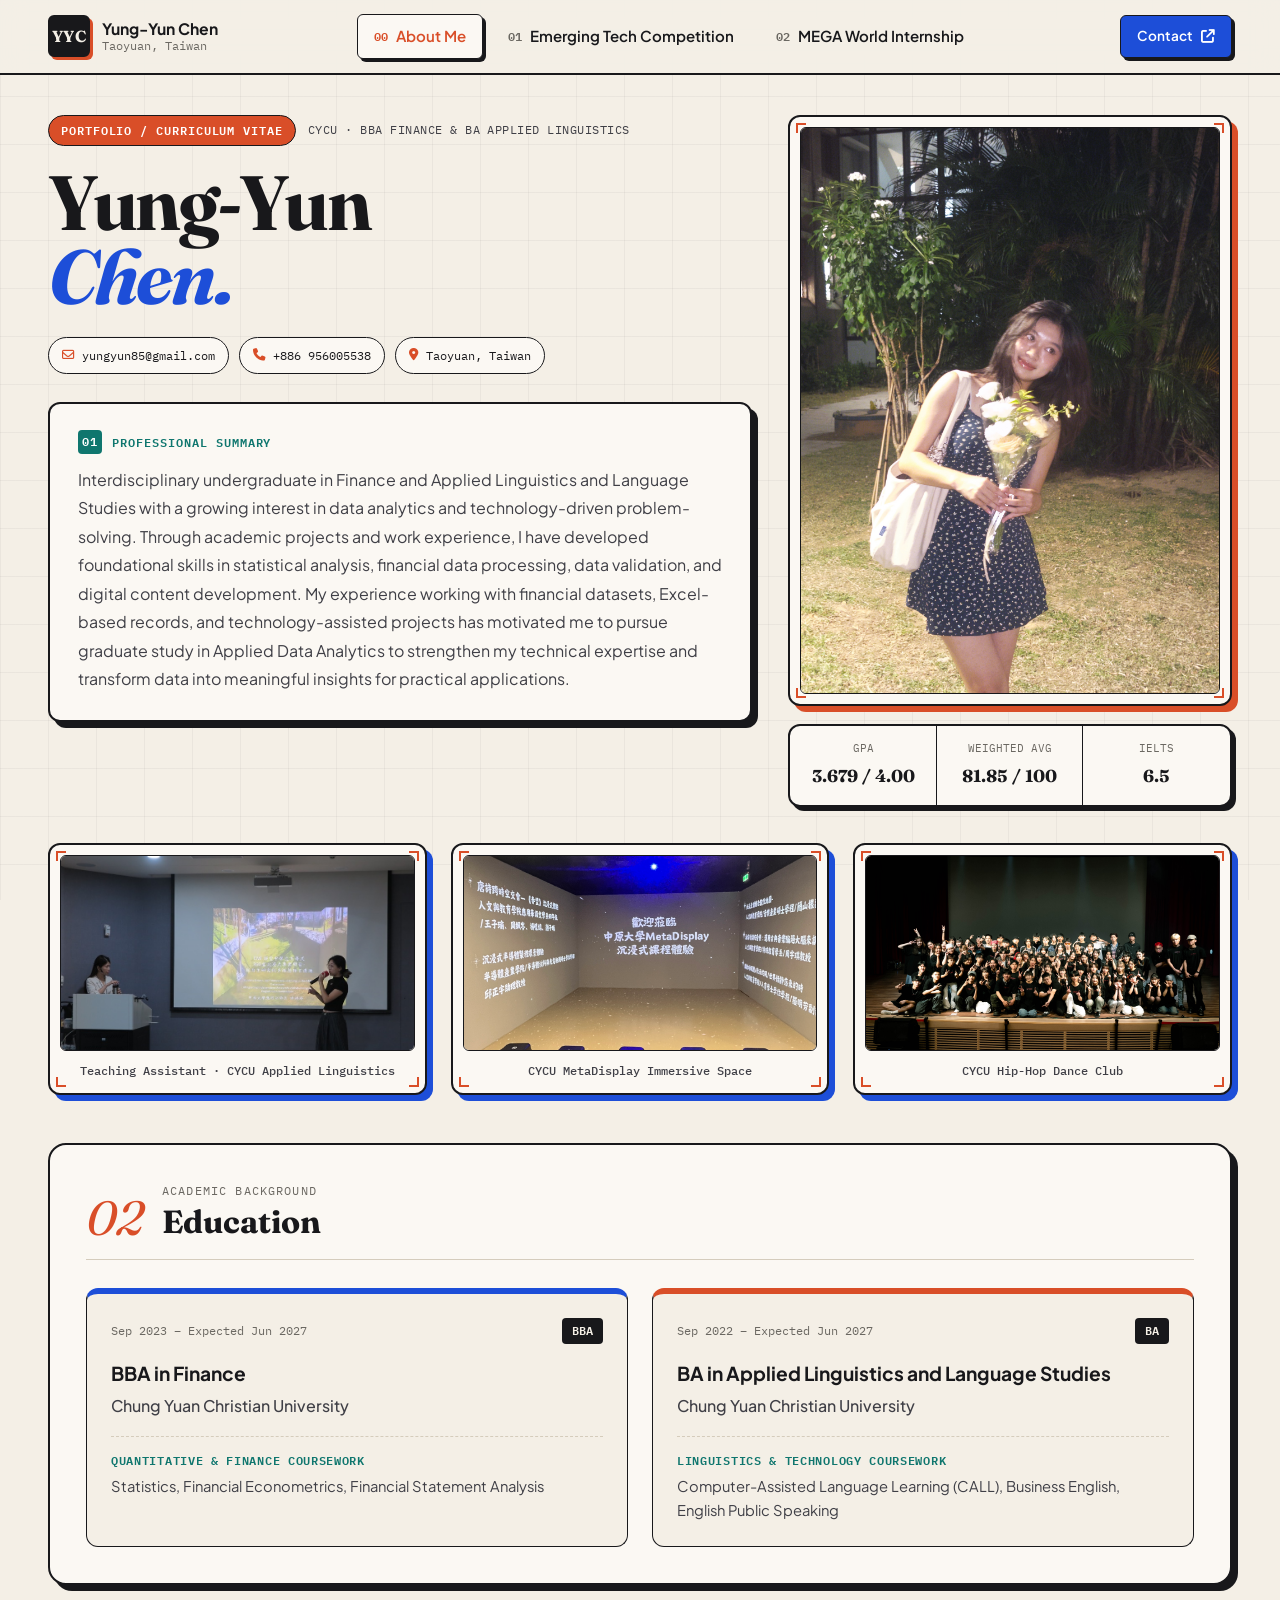
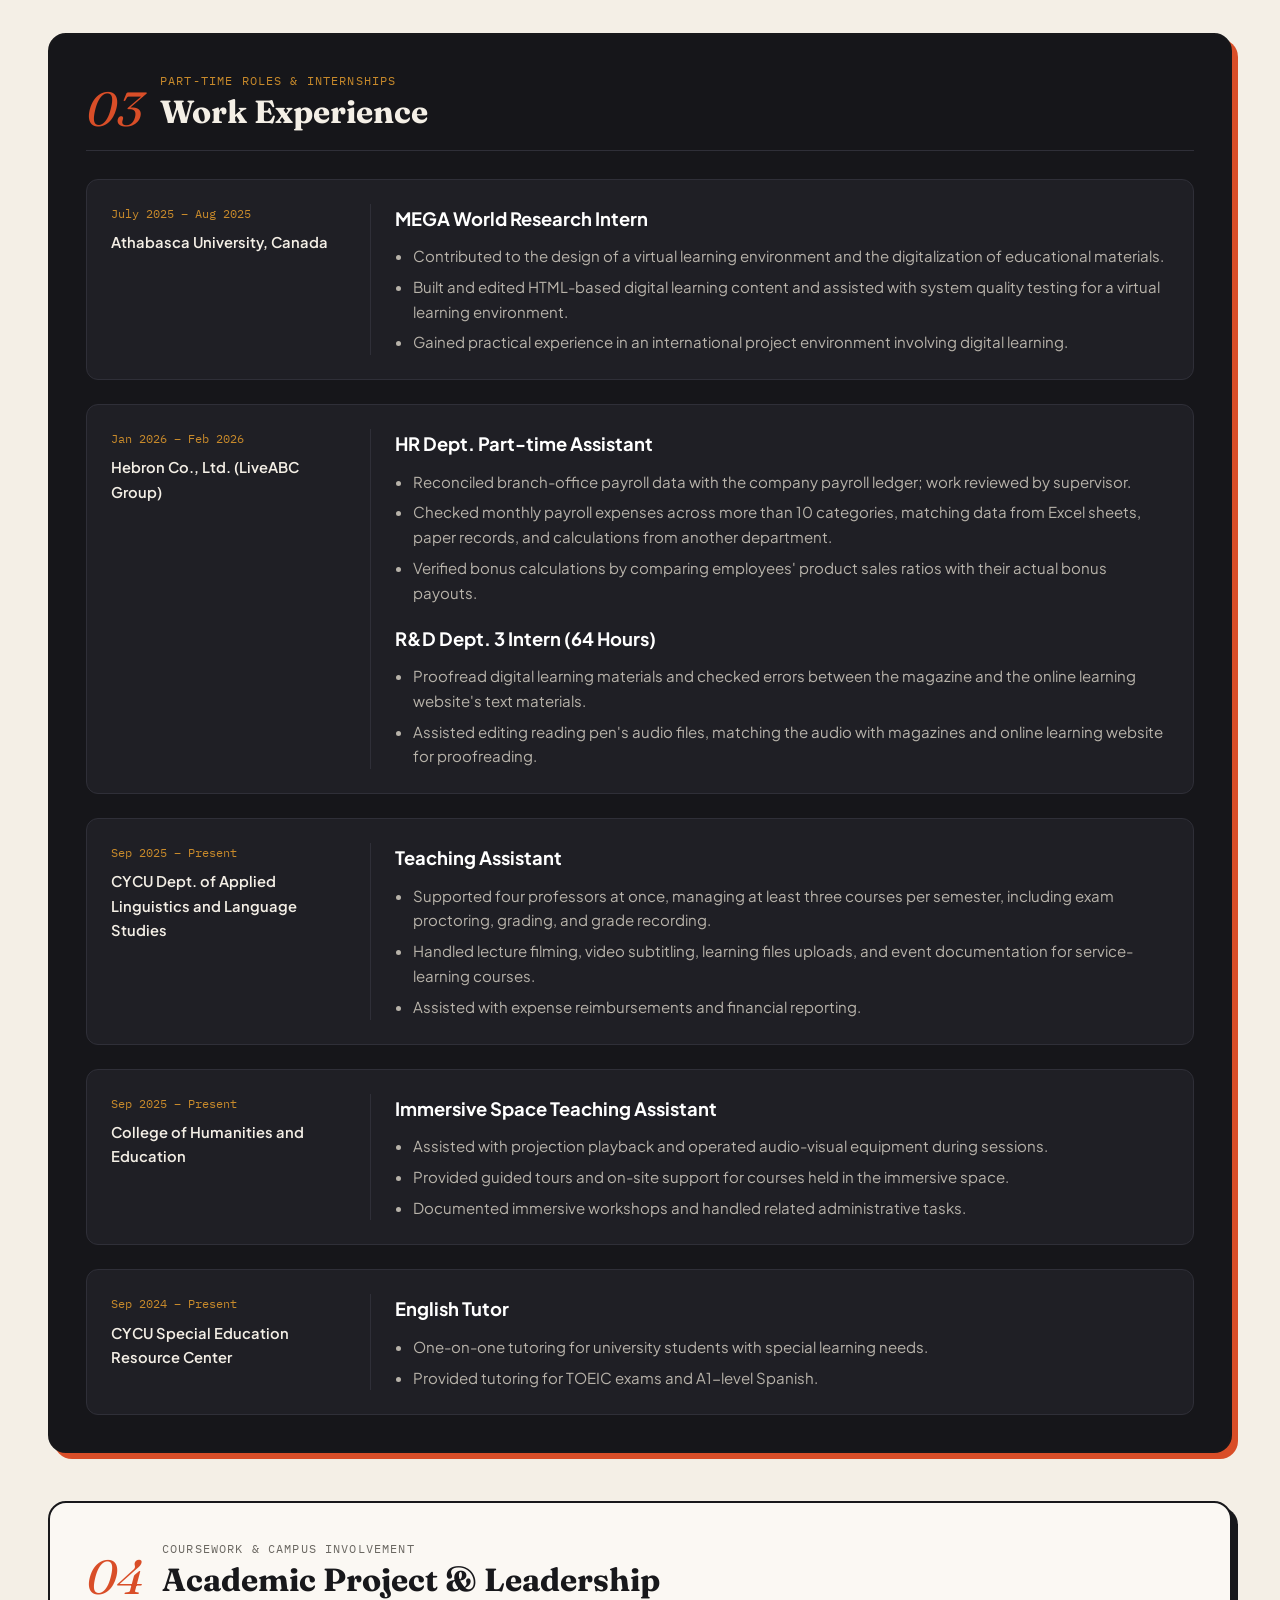
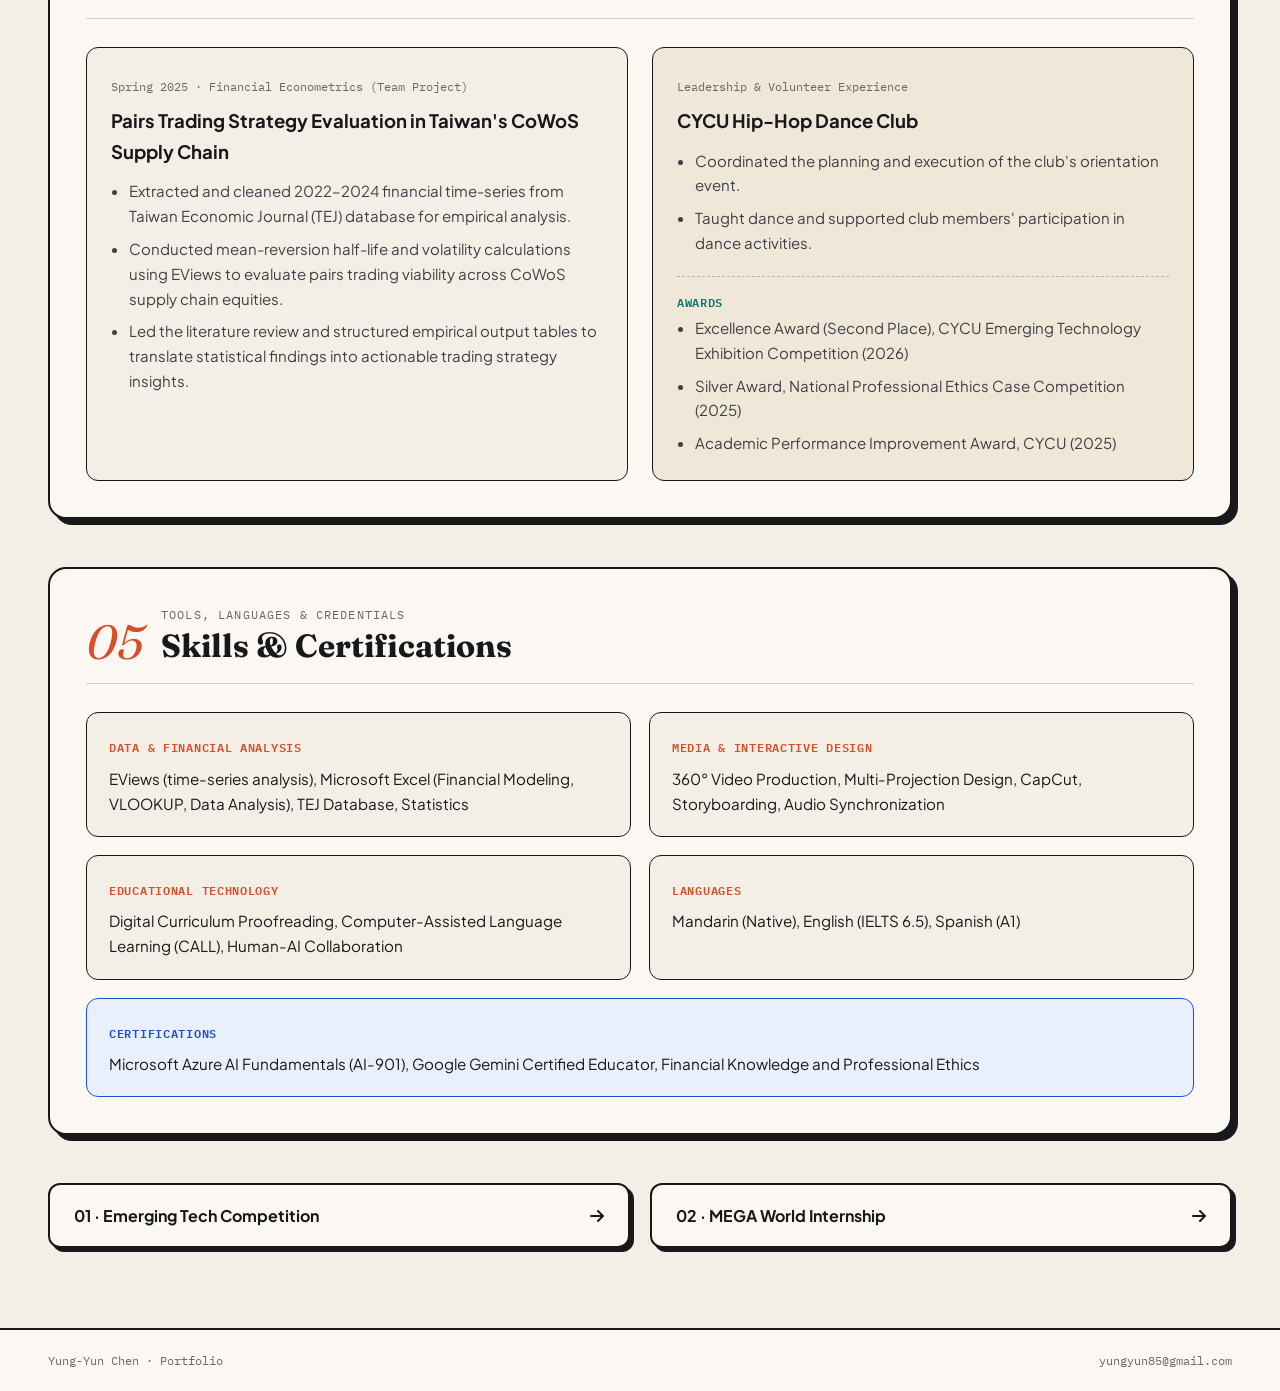
==== commit 82e1e335: "feat: redesign English portfolio with About Me and Emerging Tech Case Study" ====
--- a/index.html
+++ b/index.html
@@ -1,683 +1,810 @@
 <!DOCTYPE html>
-<html lang="zh-TW" data-theme="light">
+<html lang="en">
 <head>
   <meta charset="UTF-8">
   <meta name="viewport" content="width=device-width, initial-scale=1.0">
-  <title>Yung-yun Chen | 個人作品集 & 專業簡介 Portfolio</title>
-  <meta name="description" content="中原大學雙主修應用外語與財務金融，Yung-yun Chen 的個人求職作品集網站。具備雅思 6.5、量化財務分析與 AI 數位應用之跨域優勢。">
-  
-  <!-- Fonts & Icons -->
+  <title>Yung-Yun Chen — Portfolio</title>
+
+  <!-- Editorial & Technical Typography -->
   <link rel="preconnect" href="https://fonts.googleapis.com">
   <link rel="preconnect" href="https://fonts.gstatic.com" crossorigin>
-  <link href="https://fonts.googleapis.com/css2?family=Plus+Jakarta+Sans:wght@400;500;600;700;800&family=Noto+Sans+TC:wght@400;500;700;900&display=swap" rel="stylesheet">
-  <link rel="stylesheet" href="https://cdnjs.cloudflare.com/ajax/libs/font-awesome/6.4.0/css/all.min.css">
-  
-  <!-- Stylesheet -->
+  <link href="https://fonts.googleapis.com/css2?family=Fraunces:ital,opsz,wght@0,9..144,400;0,9..144,600;0,9..144,700;1,9..144,400&family=IBM+Plex+Mono:wght@400;500;600&family=Plus+Jakarta+Sans:wght@400;500;600;700;800&display=swap" rel="stylesheet">
+  <link rel="stylesheet" href="https://cdnjs.cloudflare.com/ajax/libs/font-awesome/6.5.1/css/all.min.css">
+
   <link rel="stylesheet" href="style.css">
 </head>
 <body>
-
-  <!-- Navigation Bar -->
-  <nav class="navbar" id="navbar">
-    <a href="#hero" class="navbar-brand">
-      <span class="brand-dot"></span>
-      <span>Yung-yun Chen</span>
-    </a>
-    
-    <ul class="nav-links">
-      <li><a href="#self-intro" class="nav-link">關於我</a></li>
-      <li><a href="#skills" class="nav-link">專業技能</a></li>
-      <li><a href="#projects" class="nav-link">精選作品</a></li>
-      <li><a href="#experience" class="nav-link">經歷與成果</a></li>
-      <li><a href="#contact" class="nav-link">聯絡方式</a></li>
-    </ul>
-
-    <div class="nav-actions">
-      <button class="btn-primary" id="btn-live-edit" onclick="togglePortfolioEdit()" style="background:#fef3c7; color:#b45309; border:1px solid #f59e0b; padding:8px 14px; font-weight:700; border-radius:8px; cursor:pointer;">
-        <i class="fa-solid fa-pen-to-square"></i> 線上編輯
-      </button>
-      <button class="btn-icon" id="theme-toggle" title="切換深色/淺色模式">
-        <i class="fa-solid fa-moon"></i>
-      </button>
-      <button class="btn-primary" id="open-resume-btn">
-        <i class="fa-solid fa-file-pdf"></i> 檢視履歷
-      </button>
-      <button class="mobile-toggle" id="mobile-menu-btn">
-        <i class="fa-solid fa-bars"></i>
-      </button>
+  <!-- Subtle Architectural Grid Backdrop -->
+  <div class="bg-grid" aria-hidden="true"></div>
+
+  <!-- Top Navigation Header -->
+  <header class="site-header">
+    <div class="header-inner">
+      <a href="#about" class="brand-mark" data-view-target="about">
+        <span class="brand-monogram">YYC</span>
+        <span class="brand-text">
+          <strong>Yung-Yun Chen</strong>
+          <small>Taoyuan, Taiwan</small>
+        </span>
+      </a>
+
+      <nav class="top-nav" id="top-nav" aria-label="Primary Navigation">
+        <a href="#about" class="nav-item active" data-view-target="about">
+          <span class="nav-index">00</span>
+          <span class="nav-label">About Me</span>
+        </a>
+        <a href="#project-emerging-tech" class="nav-item" data-view-target="project-emerging-tech">
+          <span class="nav-index">01</span>
+          <span class="nav-label">Emerging Tech Competition</span>
+        </a>
+        <a href="#project-mega-world" class="nav-item" data-view-target="project-mega-world">
+          <span class="nav-index">02</span>
+          <span class="nav-label">MEGA World Internship</span>
+        </a>
+      </nav>
+
+      <div class="header-meta">
+        <a href="mailto:yungyun85@gmail.com" class="header-cta">
+          <span>Contact</span>
+          <i class="fa-solid fa-arrow-up-right-from-square"></i>
+        </a>
+        <button class="mobile-nav-toggle" id="mobile-nav-toggle" aria-label="Toggle navigation" aria-expanded="false">
+          <i class="fa-solid fa-bars"></i>
+        </button>
+      </div>
     </div>
-  </nav>
-
-  <!-- Edit Mode Floating Banner for Portfolio -->
-  <div id="portfolioEditToolbar" style="display:none; background:#FFFBEB; border-bottom:2px solid #F59E0B; padding:10px 24px; position:sticky; top:70px; z-index:999; box-shadow:0 4px 12px rgba(245,158,11,0.15);">
-    <div style="max-width:1200px; margin:0 auto; display:flex; justify-content:space-between; align-items:center; flex-wrap:wrap; gap:12px;">
-      <div style="font-size:0.88rem; color:#92400E; display:flex; align-items:center; gap:8px;">
-        <span style="width:10px; height:10px; border-radius:50%; background:#F59E0B; display:inline-block;"></span>
-        <strong>✍️ 作品集即時編輯模式：</strong> 點擊畫面上任何文字、自我介紹、經歷或專案描述即可直接打字修改！
-      </div>
-      <div style="display:flex; gap:8px;">
-        <button onclick="savePortfolioEdits()" style="background:#10B981; color:#fff; border:none; padding:6px 14px; border-radius:6px; font-weight:700; cursor:pointer;"><i class="fa-solid fa-floppy-disk"></i> 儲存到瀏覽器</button>
-        <button onclick="downloadPortfolioHtml()" style="background:#0284C7; color:#fff; border:none; padding:6px 14px; border-radius:6px; font-weight:700; cursor:pointer;"><i class="fa-solid fa-download"></i> 匯出下載 HTML</button>
-        <button onclick="resetPortfolioDefault()" style="background:#E2E8F0; color:#475569; border:none; padding:6px 14px; border-radius:6px; font-weight:700; cursor:pointer;"><i class="fa-solid fa-rotate-left"></i> 恢復預設</button>
-        <button onclick="togglePortfolioEdit()" style="background:#F1F5F9; color:#64748B; border:1px solid #CBD5E1; padding:6px 14px; border-radius:6px; font-weight:700; cursor:pointer;"><i class="fa-solid fa-xmark"></i> 結束編輯</button>
-      </div>
-    </div>
-  </div>
-
-  <!-- Hero Section -->
-  <section class="hero" id="hero">
-    <div class="container hero-grid">
-      <div class="hero-content">
-        <div class="hero-badge">
-          <span class="badge-pulse"></span>
-          <span>尋求新挑戰 · 英語教育科技 / 跨域商業 / AI 數位專案</span>
-        </div>
-        <h1 class="hero-title">
-          嗨，我是 <span class="gradient-text">Yung-yun Chen</span><br>
-          外語溝通 × 財金量化 × AI 數位應用的跨域人才
-        </h1>
-        <p class="hero-subtitle">
-          中原大學應用外語系與財務金融學系雙主修。具備優秀的英語商務溝通能力（<strong>雅思 6.5 分</strong>）、嚴謹的財金量化分析邏輯，並榮獲首屆前瞻科技競賽優等。擅長融合語言、AI 數位工具與商業思維，打造高效解決方案。
-        </p>
-
-        <!-- 一目了然的核心優勢標籤 (Key Advantages Bar) -->
-        <div class="hero-advantages">
-          <span class="adv-chip"><i class="fa-solid fa-graduation-cap"></i> 應外 × 財金雙主修 (GPA 3.7)</span>
-          <span class="adv-chip"><i class="fa-solid fa-earth-americas"></i> 國際語言能力：雅思 6.5 分 / 西語 A1</span>
-          <span class="adv-chip"><i class="fa-solid fa-chart-pie"></i> 財金量化數據：Excel 樞紐分析 / EViews / TEJ</span>
-          <span class="adv-chip"><i class="fa-solid fa-microchip"></i> 科技競賽優等 (Top 2) / 英語數位教材 PRD</span>
-        </div>
-        
-        <div class="hero-ctas">
-          <a href="#projects" class="btn-primary">
-            瀏覽專案作品 <i class="fa-solid fa-arrow-right"></i>
-          </a>
-          <a href="#contact" class="btn-secondary">
-            <i class="fa-regular fa-envelope"></i> 與我聯繫
-          </a>
-        </div>
-
-        <div class="hero-stats">
-          <div class="stat-item">
-            <div class="stat-number gradient-text">IELTS 6.5</div>
-            <div class="stat-label">雅思考試成績 (專業外語)</div>
-          </div>
-          <div class="stat-item">
-            <div class="stat-number gradient-text">3.7</div>
-            <div class="stat-label">在校 GPA 分數 (雙主修)</div>
-          </div>
-          <div class="stat-item">
-            <div class="stat-number gradient-text">Top 2</div>
-            <div class="stat-label">首屆前瞻科技競賽優等</div>
-          </div>
-          <div class="stat-item">
-            <div class="stat-number gradient-text">雙主修</div>
-            <div class="stat-label">中原應外系 × 財金系</div>
-          </div>
-        </div>
-      </div>
-
-      <!-- Avatar & Graphic -->
-      <div class="hero-avatar">
-        <div class="avatar-wrapper">
-          <div class="avatar-card" style="box-shadow: 0 20px 40px -15px rgba(2, 132, 199, 0.15);">
-            <img src="assets/76D027CB-D86B-45E6-9014-1B50BDC2E92C.jpg" alt="Yung-yun Chen Profile Avatar" class="avatar-img">
-          </div>
-          <div class="floating-badge badge-1">
-            <span class="badge-icon">💬</span>
-            <div>
-              <strong style="display:block; font-size:0.9rem;">IELTS 6.5 / AFL</strong>
-              <small style="color:var(--text-muted); font-size:0.75rem;">English & Spanish</small>
-            </div>
-          </div>
-          <div class="floating-badge badge-2">
-            <span class="badge-icon">📊</span>
-            <div>
-              <strong style="display:block; font-size:0.9rem;">Financial Math</strong>
-              <small style="color:var(--text-muted); font-size:0.75rem;">Corporate Finance / EViews</small>
-            </div>
-          </div>
-        </div>
-      </div>
-    </div>
-  </section>
-
-  <!-- Self-Introduction Section -->
-  <section id="self-intro" style="background: var(--bg-secondary); border-bottom: 1px solid var(--border-color);">
-    <div class="container">
-      <div class="self-intro-box">
-        <h3 style="font-size: 1.35rem; margin-bottom: 16px; color: var(--accent-primary);"><i class="fa-regular fa-face-smile" style="margin-right: 8px;"></i> 關於我 / Self-Introduction</h3>
-        <p>
-          嗨，我是 <strong>Yung-yun Chen</strong>。目前就讀於中原大學應用外語學系與財務金融學系雙主修。
-        </p>
-        <p style="margin-top: 12px;">
-          在個人特質上，我是一位<strong>認真負責且具備高度創意與執行力</strong>的跨域整合者，面對學習與專案挑戰時，展現出<strong>堅韌不拔</strong>的求知態度。具備<strong>「語言 × 財金 × 數位 AI」</strong>的斜槓多元特質，讓我能將流暢的跨國溝通能力、嚴謹的量化分析邏輯與數位多媒體技術無縫結合，為團隊與專案創造獨特而實質的成果。
-        </p>
-      </div>
-    </div>
-  </section>
-
-  <!-- About Section (4 大核心優勢一目了然) -->
-  <section id="about">
-    <div class="container">
-      <div class="section-header">
-        <div class="section-subtitle">CORE COMPETENCIES</div>
-        <h2 class="section-title">核心價值與個人優勢</h2>
-        <p style="color: var(--text-muted);">跨國語言溝通 × 財金量化邏輯 × 前瞻科技 AI × 團隊統籌領導之全方位展現</p>
-      </div>
-
-      <div class="about-grid">
-        <div class="about-card">
-          <div class="card-icon"><i class="fa-solid fa-language"></i></div>
-          <h3>國際外語與商務溝通</h3>
-          <p>精通英語（<strong>雅思 6.5 分</strong>、多益 770 分）與基礎西班牙文（FLPT 92分 / A1）。曾任大學遠距英語課程教學助理 (TA) 與個別化英文課輔老師，具備出色的跨文化溝通與教學傳遞力。</p>
-        </div>
-
-        <div class="about-card">
-          <div class="card-icon"><i class="fa-solid fa-chart-line"></i></div>
-          <h3>財金量化與商業邏輯</h3>
-          <p>具備扎實財務分析邏輯，熟練運用 Excel 樞紐分析與進階函數處理大數據，並操作 EViews 建立計量經濟迴歸模型、TEJ 台灣經濟新報資料庫進行產業與公司財務研析。</p>
-        </div>
-
-        <div class="about-card">
-          <div class="card-icon"><i class="fa-solid fa-microchip"></i></div>
-          <h3>前瞻科技與 AI 數位落地</h3>
-          <p>榮獲首屆前瞻科技競賽個人優等第二名。主導 FocusLingua 英語數位教材系統規劃，撰寫完整 PRD 規格書與雙端架構，擅長運用生成式 AI (Gemini / Claude) 驅動數位創新。</p>
-        </div>
-
-        <div class="about-card">
-          <div class="card-icon"><i class="fa-solid fa-people-group"></i></div>
-          <h3>團隊領導與組織協調</h3>
-          <p>擔任嘻哈文化研究社迎新總召，統籌 30 餘人跨組團隊進度與活動執行；於希伯倫（大家說英語/空中英語教室）人資部實習，展現高度跨部門溝通與職場敏捷適應力。</p>
-        </div>
-      </div>
-    </div>
-  </section>
-
-  <!-- Skills Section -->
-  <section id="skills">
-    <div class="container">
-      <div class="section-header">
-        <div class="section-subtitle">SKILLS & TOOLS</div>
-        <h2 class="section-title">專業技能與工具地圖</h2>
-      </div>
-
-      <div class="skills-wrapper">
-        <div class="skills-tabs">
-          <button class="tab-btn active" data-category="all">全部領域</button>
-          <button class="tab-btn" data-category="frontend">語言與商務溝通</button>
-          <button class="tab-btn" data-category="backend">財金與分析</button>
-          <button class="tab-btn" data-category="tools">數位工具與 AI 應用</button>
-        </div>
-
-        <div class="skills-grid" id="skills-container">
-          <!-- Dynamically populated / Default render -->
-          <div class="skill-item" data-category="frontend">
-            <div class="skill-info">
-              <span>英語商務溝通 (IELTS 6.5 / TOEIC 770)</span>
-              <span class="gradient-text">88%</span>
-            </div>
-            <div class="skill-bar-bg">
-              <div class="skill-bar-fill" data-progress="88%"></div>
-            </div>
-          </div>
-
-          <div class="skill-item" data-category="frontend">
-            <div class="skill-info">
-              <span>西班牙語 (FLPT 92分 / A1 / DELE A2)</span>
-              <span class="gradient-text">70%</span>
-            </div>
-            <div class="skill-bar-bg">
-              <div class="skill-bar-fill" data-progress="70%"></div>
-            </div>
-          </div>
-
-          <div class="skill-item" data-category="frontend">
-            <div class="skill-info">
-              <span>團隊溝通與跨部門協調 (活動統籌)</span>
-              <span class="gradient-text">90%</span>
-            </div>
-            <div class="skill-bar-bg">
-              <div class="skill-bar-fill" data-progress="90%"></div>
-            </div>
-          </div>
-
-          <div class="skill-item" data-category="backend">
-            <div class="skill-info">
-              <span>Excel 大數據處理 (樞紐分析與函數)</span>
-              <span class="gradient-text">92%</span>
-            </div>
-            <div class="skill-bar-bg">
-              <div class="skill-bar-fill" data-progress="92%"></div>
-            </div>
-          </div>
-
-          <div class="skill-item" data-category="backend">
-            <div class="skill-info">
-              <span>財金軟體與資料庫 (EViews / TEJ)</span>
-              <span class="gradient-text">80%</span>
-            </div>
-            <div class="skill-bar-bg">
-              <div class="skill-bar-fill" data-progress="80%"></div>
-            </div>
-          </div>
-
-          <div class="skill-item" data-category="tools">
-            <div class="skill-info">
-              <span>AI 工具應用 (ChatGPT / Claude 專案管理)</span>
-              <span class="gradient-text">90%</span>
-            </div>
-            <div class="skill-bar-bg">
-              <div class="skill-bar-fill" data-progress="90%"></div>
-            </div>
-          </div>
-
-          <div class="skill-item" data-category="tools">
-            <div class="skill-info">
-              <span>多媒體影音剪輯 (CapCut / Buzz)</span>
-              <span class="gradient-text">85%</span>
-            </div>
-            <div class="skill-bar-bg">
-              <div class="skill-bar-fill" data-progress="85%"></div>
-            </div>
-          </div>
-        </div>
-      </div>
-    </div>
-  </section>
-
-  <!-- Projects Section -->
-  <section id="projects">
-    <div class="container">
-      <div class="section-header">
-        <div class="section-subtitle">PORTFOLIO SHOWCASE</div>
-        <h2 class="section-title">精選專案與競賽成果</h2>
-        <p style="color: var(--text-muted);">呈現實際參與之競賽、活動企劃與多媒體創作成果。</p>
-      </div>
-
-      <div class="projects-grid">
-        <!-- Project 1: Canada Athabasca VIP Research Internship -->
-        <div class="project-card">
-          <div class="project-img-container" style="background: #0d1424; display: flex; align-items: center; justify-content: center; overflow: hidden;">
-            <img src="assets/截圖 2026-09-09 晚上10.01.52.png" 
-                 alt="加拿大 Athabasca 大學 VIP Research - MEGA World 英語教學遊戲開發" 
-                 class="project-img" 
-                 style="width: 100%; height: 100%; object-fit: cover; object-position: 50% 23%; transform: scale(1.35); transform-origin: 50% 23%;">
-          </div>
-          <div class="project-body">
-            <div class="project-tags">
-              <span class="tag" style="background:rgba(2,132,199,0.12); color:var(--accent-primary);">海外研究實習</span>
-              <span class="tag">VIP Research Group</span>
-              <span class="tag">MEGA World</span>
-              <span class="tag">TPR & CLT 教學法</span>
-            </div>
-            <h3 class="project-title">加拿大 Athabasca 大學 VIP Research - MEGA World 英語教學遊戲開發</h3>
-            <p class="project-desc">
-              赴加拿大阿薩巴斯卡大學 VIP (Virtual &amp; Intelligent Platforms) 研究團隊進行海外實習。運用自主研發之 MEGA World (Multiplayer Educational Game for All) 線上教育平台開發英語學習遊戲，將 TPR（全身肢體反應法）與 CLT（溝通式教學法）等語言教學理論轉化為 2D 沉浸式遊戲機制，賦能師資培育生（師培生）靈活實踐數位遊戲化教學。
+  </header>
+
+  <!-- Main Workspace -->
+  <main class="main-shell">
+
+    <!-- ===================================================================
+         VIEW 00: ABOUT ME (Built strictly from CV)
+         =================================================================== -->
+    <section id="view-about" class="page-view active" aria-labelledby="about-heading">
+
+      <!-- Editorial Hero Band -->
+      <div class="hero-editorial">
+        <div class="hero-left">
+          <div class="eyebrow-row">
+            <span class="eyebrow-pill">PORTFOLIO / CURRICULUM VITAE</span>
+            <span class="eyebrow-mono">CYCU · BBA FINANCE &amp; BA APPLIED LINGUISTICS</span>
+          </div>
+
+          <h1 id="about-heading" class="display-title">
+            Yung-Yun<br>
+            <span class="title-italic">Chen.</span>
+          </h1>
+
+          <div class="contact-strip">
+            <a href="mailto:yungyun85@gmail.com" class="contact-chip">
+              <i class="fa-regular fa-envelope"></i>
+              <span>yungyun85@gmail.com</span>
+            </a>
+            <span class="contact-chip">
+              <i class="fa-solid fa-phone"></i>
+              <span>+886 956005538</span>
+            </span>
+            <span class="contact-chip">
+              <i class="fa-solid fa-location-dot"></i>
+              <span>Taoyuan, Taiwan</span>
+            </span>
+          </div>
+
+          <!-- Professional Summary (From CV) -->
+          <div class="summary-card">
+            <div class="card-kicker">
+              <span class="kicker-num">01</span>
+              <span>PROFESSIONAL SUMMARY</span>
+            </div>
+            <p class="summary-copy">
+              Interdisciplinary undergraduate in Finance and Applied Linguistics and Language Studies with a growing interest in data analytics and technology-driven problem-solving. Through academic projects and work experience, I have developed foundational skills in statistical analysis, financial data processing, data validation, and digital content development. My experience working with financial datasets, Excel-based records, and technology-assisted projects has motivated me to pursue graduate study in Applied Data Analytics to strengthen my technical expertise and transform data into meaningful insights for practical applications.
             </p>
-            <div class="project-footer">
-              <span style="font-size:0.85rem; color:var(--text-sub);">Game-Based ESL / VIP Lab</span>
-              <a href="#" class="project-link" onclick="openProjectModal('加拿大 Athabasca 大學 VIP Research - MEGA World 英語教學遊戲開發', 'Virtual &amp; Intelligent Platforms Lab × MEGA World 教育遊戲化', '<p style=\'margin-bottom:12px;\'><strong>【研究團隊背景】</strong><br>於加拿大阿薩巴斯卡大學（Athabasca University）之 <strong>VIP (Virtual &amp; Intelligent Platforms) Research Group</strong> 進行海外研發實習，深入接觸頂尖教育科技與多人在線遊戲化學習架構。</p><p style=\'margin-bottom:12px;\'><strong>【專案核心：MEGA World】</strong><br>運用 <strong>MEGA World (Multiplayer Educational Game for All)</strong> 平台進行網頁端互動關卡與英語數位教材建置，探索以學生為中心的學習動態。</p><p style=\'margin-bottom:12px;\'><strong>【語言教學理論深度融合】</strong><br>外語教學核心理論深度植入遊戲玩法：<br>• <strong>TPR (Total Physical Response 全身肢體反應法)</strong>：轉化為即時鍵盤動作反饋與動作指令互動關卡。<br>• <strong>CLT (Communicative Language Teaching 溝通式教學法)</strong>：建構任務導向之情境對話與同儕多人協作破關。</p><p><strong>【效益與成果】</strong><br>賦能<strong>師資培育生（師培生）</strong>克服傳統數位教材單向刻板的痛點，使其能在實習與未來教學現場中，靈活調度 2D 遊戲化工具落地語言教學理論，大幅增強學習者之參與感與口語反應動機。</p>'); return false;">
-                詳細資訊 <i class="fa-solid fa-arrow-right"></i>
-              </a>
-            </div>
-          </div>
-        </div>
-
-        <!-- Project 2: FocusLingua EdTech System -->
-        <div class="project-card">
-          <div class="project-img-container" style="background: linear-gradient(135deg, #0f766e 0%, #0284c7 100%); display:flex; align-items:center; justify-content:center; color:#ffffff; font-size:3.5rem; min-height: 220px;">
-            <i class="fa-solid fa-graduation-cap"></i>
-          </div>
-          <div class="project-body">
-            <div class="project-tags">
-              <span class="tag" style="background:rgba(15,118,110,0.15); color:var(--accent-primary);">產品規劃 (PRD)</span>
-              <span class="tag">特教輔助科技</span>
-              <span class="tag">雙端原型</span>
-            </div>
-            <h3 class="project-title">FocusLingua - 專注英語數位教材系統 (PRD & 雙端原型)</h3>
-            <p class="project-desc">
-              專為注意力不集中特定族群 (ADHD / 注意力缺失) 量身設計的 90 秒微感官英語學習方案。包含「教師 Web 智能備課與課綱切片」與「學生 App 沉浸沙盒」之雙端架構，並可一鍵生成特教 IEP 評估報告。
+          </div>
+        </div>
+
+        <!-- Portrait Photo 01 -->
+        <aside class="hero-right">
+          <figure class="photo-frame photo-frame--portrait photo-frame--filled">
+            <span class="corner tl"></span>
+            <span class="corner tr"></span>
+            <span class="corner bl"></span>
+            <span class="corner br"></span>
+            <img src="assets/about_portrait.jpg" alt="Yung-Yun Chen portrait" class="framed-photo framed-photo--portrait">
+          </figure>
+
+          <!-- Key Academic Metrics Bar from CV -->
+          <div class="metrics-strip">
+            <div class="metric-cell">
+              <span class="metric-label">GPA</span>
+              <strong class="metric-value">3.679 / 4.00</strong>
+            </div>
+            <div class="metric-cell">
+              <span class="metric-label">WEIGHTED AVG</span>
+              <strong class="metric-value">81.85 / 100</strong>
+            </div>
+            <div class="metric-cell">
+              <span class="metric-label">IELTS</span>
+              <strong class="metric-value">6.5</strong>
+            </div>
+          </div>
+        </aside>
+      </div>
+
+      <!-- About Me Supporting Photos -->
+      <div class="photo-gallery-strip photo-gallery-strip--three">
+        <figure class="photo-frame photo-frame--gallery photo-frame--filled">
+          <span class="corner tl"></span><span class="corner tr"></span>
+          <span class="corner bl"></span><span class="corner br"></span>
+          <img src="assets/about_ta.jpg" alt="Yung-Yun Chen as Teaching Assistant in CYCU EMI classroom" class="framed-photo framed-photo--ta">
+          <figcaption class="photo-caption">Teaching Assistant · CYCU Applied Linguistics</figcaption>
+        </figure>
+
+        <figure class="photo-frame photo-frame--gallery photo-frame--filled">
+          <span class="corner tl"></span><span class="corner tr"></span>
+          <span class="corner bl"></span><span class="corner br"></span>
+          <img src="assets/about_immersive.jpg" alt="CYCU MetaDisplay immersive projection space" class="framed-photo framed-photo--immersive">
+          <figcaption class="photo-caption">CYCU MetaDisplay Immersive Space</figcaption>
+        </figure>
+
+        <figure class="photo-frame photo-frame--gallery photo-frame--filled">
+          <span class="corner tl"></span><span class="corner tr"></span>
+          <span class="corner bl"></span><span class="corner br"></span>
+          <img src="assets/about_dance_stage.jpg" alt="CYCU Hip-Hop Dance Club stage group photo" class="framed-photo framed-photo--stage">
+          <figcaption class="photo-caption">CYCU Hip-Hop Dance Club</figcaption>
+        </figure>
+      </div>
+
+      <!-- Section: Education & Academic Coursework -->
+      <div class="editorial-block">
+        <div class="block-header">
+          <span class="block-num">02</span>
+          <div>
+            <span class="block-eyebrow">ACADEMIC BACKGROUND</span>
+            <h2 class="block-title">Education</h2>
+          </div>
+        </div>
+
+        <div class="education-grid">
+          <div class="edu-card edu-card--accent-blue">
+            <div class="edu-top">
+              <span class="mono-date">Sep 2023 – Expected Jun 2027</span>
+              <span class="degree-badge">BBA</span>
+            </div>
+            <h3>BBA in Finance</h3>
+            <p class="edu-school">Chung Yuan Christian University</p>
+            <div class="coursework-box">
+              <span class="coursework-label">Quantitative &amp; Finance Coursework</span>
+              <p>Statistics, Financial Econometrics, Financial Statement Analysis</p>
+            </div>
+          </div>
+
+          <div class="edu-card edu-card--accent-rust">
+            <div class="edu-top">
+              <span class="mono-date">Sep 2022 – Expected Jun 2027</span>
+              <span class="degree-badge">BA</span>
+            </div>
+            <h3>BA in Applied Linguistics and Language Studies</h3>
+            <p class="edu-school">Chung Yuan Christian University</p>
+            <div class="coursework-box">
+              <span class="coursework-label">Linguistics &amp; Technology Coursework</span>
+              <p>Computer-Assisted Language Learning (CALL), Business English, English Public Speaking</p>
+            </div>
+          </div>
+        </div>
+      </div>
+
+      <!-- Section: Work Experience (Part-Time) -->
+      <div class="editorial-block editorial-block--dark">
+        <div class="block-header">
+          <span class="block-num">03</span>
+          <div>
+            <span class="block-eyebrow">PART-TIME ROLES &amp; INTERNSHIPS</span>
+            <h2 class="block-title">Work Experience</h2>
+          </div>
+        </div>
+
+        <div class="experience-list">
+          <article class="exp-row">
+            <div class="exp-meta">
+              <span class="mono-date">July 2025 – Aug 2025</span>
+              <span class="exp-org">Athabasca University, Canada</span>
+            </div>
+            <div class="exp-body">
+              <h3>MEGA World Research Intern</h3>
+              <ul>
+                <li>Contributed to the design of a virtual learning environment and the digitalization of educational materials.</li>
+                <li>Built and edited HTML-based digital learning content and assisted with system quality testing for a virtual learning environment.</li>
+                <li>Gained practical experience in an international project environment involving digital learning.</li>
+              </ul>
+            </div>
+          </article>
+
+          <article class="exp-row">
+            <div class="exp-meta">
+              <span class="mono-date">Jan 2026 – Feb 2026</span>
+              <span class="exp-org">Hebron Co., Ltd. (LiveABC Group)</span>
+            </div>
+            <div class="exp-body">
+              <h3>HR Dept. Part-time Assistant</h3>
+              <ul>
+                <li>Reconciled branch-office payroll data with the company payroll ledger; work reviewed by supervisor.</li>
+                <li>Checked monthly payroll expenses across more than 10 categories, matching data from Excel sheets, paper records, and calculations from another department.</li>
+                <li>Verified bonus calculations by comparing employees' product sales ratios with their actual bonus payouts.</li>
+              </ul>
+              <h3 class="sub-role">R&amp;D Dept. 3 Intern (64 Hours)</h3>
+              <ul>
+                <li>Proofread digital learning materials and checked errors between the magazine and the online learning website's text materials.</li>
+                <li>Assisted editing reading pen's audio files, matching the audio with magazines and online learning website for proofreading.</li>
+              </ul>
+            </div>
+          </article>
+
+          <article class="exp-row">
+            <div class="exp-meta">
+              <span class="mono-date">Sep 2025 – Present</span>
+              <span class="exp-org">CYCU Dept. of Applied Linguistics and Language Studies</span>
+            </div>
+            <div class="exp-body">
+              <h3>Teaching Assistant</h3>
+              <ul>
+                <li>Supported four professors at once, managing at least three courses per semester, including exam proctoring, grading, and grade recording.</li>
+                <li>Handled lecture filming, video subtitling, learning files uploads, and event documentation for service-learning courses.</li>
+                <li>Assisted with expense reimbursements and financial reporting.</li>
+              </ul>
+            </div>
+          </article>
+
+          <article class="exp-row">
+            <div class="exp-meta">
+              <span class="mono-date">Sep 2025 – Present</span>
+              <span class="exp-org">College of Humanities and Education</span>
+            </div>
+            <div class="exp-body">
+              <h3>Immersive Space Teaching Assistant</h3>
+              <ul>
+                <li>Assisted with projection playback and operated audio-visual equipment during sessions.</li>
+                <li>Provided guided tours and on-site support for courses held in the immersive space.</li>
+                <li>Documented immersive workshops and handled related administrative tasks.</li>
+              </ul>
+            </div>
+          </article>
+
+          <article class="exp-row">
+            <div class="exp-meta">
+              <span class="mono-date">Sep 2024 – Present</span>
+              <span class="exp-org">CYCU Special Education Resource Center</span>
+            </div>
+            <div class="exp-body">
+              <h3>English Tutor</h3>
+              <ul>
+                <li>One-on-one tutoring for university students with special learning needs.</li>
+                <li>Provided tutoring for TOEIC exams and A1-level Spanish.</li>
+              </ul>
+            </div>
+          </article>
+        </div>
+      </div>
+
+      <!-- Section: Projects & Leadership from CV -->
+      <div class="editorial-block">
+        <div class="block-header">
+          <span class="block-num">04</span>
+          <div>
+            <span class="block-eyebrow">COURSEWORK &amp; CAMPUS INVOLVEMENT</span>
+            <h2 class="block-title">Academic Project &amp; Leadership</h2>
+          </div>
+        </div>
+
+        <div class="two-col-grid">
+          <article class="detail-card">
+            <span class="mono-date">Spring 2025 · Financial Econometrics (Team Project)</span>
+            <h3>Pairs Trading Strategy Evaluation in Taiwan's CoWoS Supply Chain</h3>
+            <ul>
+              <li>Extracted and cleaned 2022–2024 financial time-series from Taiwan Economic Journal (TEJ) database for empirical analysis.</li>
+              <li>Conducted mean-reversion half-life and volatility calculations using EViews to evaluate pairs trading viability across CoWoS supply chain equities.</li>
+              <li>Led the literature review and structured empirical output tables to translate statistical findings into actionable trading strategy insights.</li>
+            </ul>
+          </article>
+
+          <article class="detail-card detail-card--tinted">
+            <span class="mono-date">Leadership &amp; Volunteer Experience</span>
+            <h3>CYCU Hip-Hop Dance Club</h3>
+            <ul>
+              <li>Coordinated the planning and execution of the club's orientation event.</li>
+              <li>Taught dance and supported club members' participation in dance activities.</li>
+            </ul>
+            <div class="awards-inline">
+              <span class="coursework-label">Awards</span>
+              <ul>
+                <li>Excellence Award (Second Place), CYCU Emerging Technology Exhibition Competition (2026)</li>
+                <li>Silver Award, National Professional Ethics Case Competition (2025)</li>
+                <li>Academic Performance Improvement Award, CYCU (2025)</li>
+              </ul>
+            </div>
+          </article>
+        </div>
+      </div>
+
+      <!-- Section: Skills & Certifications (From CV) -->
+      <div class="editorial-block">
+        <div class="block-header">
+          <span class="block-num">05</span>
+          <div>
+            <span class="block-eyebrow">TOOLS, LANGUAGES &amp; CREDENTIALS</span>
+            <h2 class="block-title">Skills &amp; Certifications</h2>
+          </div>
+        </div>
+
+        <div class="skills-bento">
+          <div class="skill-box">
+            <span class="skill-cat">Data &amp; Financial Analysis</span>
+            <p>EViews (time-series analysis), Microsoft Excel (Financial Modeling, VLOOKUP, Data Analysis), TEJ Database, Statistics</p>
+          </div>
+          <div class="skill-box">
+            <span class="skill-cat">Media &amp; Interactive Design</span>
+            <p>360° Video Production, Multi-Projection Design, CapCut, Storyboarding, Audio Synchronization</p>
+          </div>
+          <div class="skill-box">
+            <span class="skill-cat">Educational Technology</span>
+            <p>Digital Curriculum Proofreading, Computer-Assisted Language Learning (CALL), Human-AI Collaboration</p>
+          </div>
+          <div class="skill-box">
+            <span class="skill-cat">Languages</span>
+            <p>Mandarin (Native), English (IELTS 6.5), Spanish (A1)</p>
+          </div>
+          <div class="skill-box skill-box--wide">
+            <span class="skill-cat">Certifications</span>
+            <p>Microsoft Azure AI Fundamentals (AI-901), Google Gemini Certified Educator, Financial Knowledge and Professional Ethics</p>
+          </div>
+        </div>
+      </div>
+
+      <!-- Bottom Switch Prompt to Empty Project Frames -->
+      <div class="next-projects-bar">
+        <button type="button" class="switch-btn" data-view-target="project-emerging-tech">
+          <span>01 · Emerging Tech Competition</span>
+          <i class="fa-solid fa-arrow-right"></i>
+        </button>
+        <button type="button" class="switch-btn" data-view-target="project-mega-world">
+          <span>02 · MEGA World Internship</span>
+          <i class="fa-solid fa-arrow-right"></i>
+        </button>
+      </div>
+    </section>
+
+    <!-- ===================================================================
+         VIEW 01: EMERGING TECH COMPETITION — A WORLD WAITING TO BE SAVED
+         =================================================================== -->
+    <section id="view-project-emerging-tech" class="page-view" aria-labelledby="proj1-heading">
+
+      <!-- Project Header -->
+      <div class="case-hero">
+        <div class="case-hero-main">
+          <div class="eyebrow-row">
+            <span class="eyebrow-pill">PROJECT 01 · SPATIAL NARRATIVE</span>
+            <span class="award-badge"><i class="fa-solid fa-award"></i> Excellence Award (2nd Place) · June 4, 2026</span>
+          </div>
+          <h1 id="proj1-heading" class="case-title">A World Waiting to Be Saved</h1>
+          <p class="case-lead">
+            A 1-to-3-minute three-wall surround projection work exploring sustainable environmental issues through spatial configuration, musical rhythm, and human-AI collaboration.
+          </p>
+          <div class="case-links">
+            <a href="https://www.youtube.com/watch?v=gjRqGxeMExE" target="_blank" rel="noopener noreferrer" class="case-btn case-btn--primary">
+              <i class="fa-brands fa-youtube"></i>
+              <span>Watch Project Recording</span>
+            </a>
+            <a href="https://cyche.cycu.edu.tw/115%E5%B9%B4metadisplay%E7%AB%B6%E8%B3%BD%E4%BD%9C%E5%93%81/" target="_blank" rel="noopener noreferrer" class="case-btn case-btn--secondary">
+              <i class="fa-solid fa-arrow-up-right-from-square"></i>
+              <span>115 MetaDisplay Exhibition Archive</span>
+            </a>
+          </div>
+        </div>
+
+        <div class="case-meta-grid">
+          <div class="case-meta-cell">
+            <span class="metric-label">ROLE</span>
+            <strong>Independent Creator</strong>
+            <small>Concept, script, editing, projection layout, on-site playback</small>
+          </div>
+          <div class="case-meta-cell">
+            <span class="metric-label">OUTPUT FORMAT</span>
+            <strong>5670 × 1080 · 60 fps</strong>
+            <small>3-wall synchronized surround projection (Left / Center / Right)</small>
+          </div>
+          <div class="case-meta-cell">
+            <span class="metric-label">COMPETITION</span>
+            <strong>CYCU Emerging Tech</strong>
+            <small>2nd Place Excellence Award &amp; Oct 2026 Workshop Share</small>
+          </div>
+          <div class="case-meta-cell">
+            <span class="metric-label">TOOLS USED</span>
+            <strong>CapCut · Gemini Pro · Arena</strong>
+            <small>Pexels, Pinterest, PremiumBeat, Artlist</small>
+          </div>
+        </div>
+      </div>
+
+      <!-- Hero Three-Wall Visual -->
+      <div class="case-hero-media">
+        <figure class="photo-frame photo-frame--filled photo-frame--strip">
+          <span class="corner tl"></span><span class="corner tr"></span>
+          <span class="corner bl"></span><span class="corner br"></span>
+          <img src="assets/proj1_hud_restoration.png" alt="Three-wall HUD technological restoration layout" class="framed-photo framed-photo--contain">
+          <figcaption class="photo-caption">Three-Wall Surround Composite (5670 × 1080) · Technological Restoration Segment</figcaption>
+        </figure>
+      </div>
+
+      <!-- 01: Why & Problem -->
+      <div class="editorial-block">
+        <div class="block-header">
+          <span class="block-num">01</span>
+          <div>
+            <span class="block-eyebrow">BACKGROUND &amp; PROBLEM DEFINITION</span>
+            <h2 class="block-title">Why &amp; Problem</h2>
+          </div>
+        </div>
+
+        <div class="two-col-grid">
+          <article class="detail-card">
+            <span class="mono-date">OBSERVATION &amp; PERSONAL TRIGGER</span>
+            <h3>From Banff National Park to Multi-Wall Space</h3>
+            <ul>
+              <li>While working as a student assistant in CYCU's immersive venue, I saw how extending visuals across multiple walls creates spatial enclosure that a single flat screen cannot provide.</li>
+              <li>During a trip to Lake Louise in Banff National Park, witnessing majestic mountain scenery followed later by wildfire sirens and news reports caused a sharp shift from awe to anxiety.</li>
+              <li>That contrast led to the central theme: <em>"the nature in your memory may no longer exist."</em></li>
+            </ul>
+          </article>
+
+          <article class="detail-card detail-card--tinted">
+            <span class="mono-date">CORE PROBLEM</span>
+            <h3>Psychological Distance &amp; Single-Screen Limits</h3>
+            <ul>
+              <li>Climate change and ecological destruction involve long timescales and cross-regional impacts, so viewers often perceive them as distant events rather than urgent daily realities.</li>
+              <li>Text and data alone rarely trigger emotional connection; the project aimed to reduce psychological distance through spatial imagery and sound.</li>
+              <li>Traditional single rectangular screens restrict viewing to one front-facing frame, limiting peripheral immersion.</li>
+            </ul>
+          </article>
+        </div>
+      </div>
+
+      <!-- 02: Spatial & Narrative Design -->
+      <div class="editorial-block">
+        <div class="block-header">
+          <span class="block-num">02</span>
+          <div>
+            <span class="block-eyebrow">SPATIAL CONFIGURATION &amp; TIMELINE</span>
+            <h2 class="block-title">Spatial &amp; Narrative Design</h2>
+          </div>
+        </div>
+
+        <div class="two-col-grid" style="margin-bottom: 24px;">
+          <article class="detail-card">
+            <span class="mono-date">MODE A · VISUAL ENCLOSURE</span>
+            <h3>Three-Wall Panorama</h3>
+            <p class="card-copy">
+              Pristine natural landscapes extend continuously across the left, center, and right walls, wrapping viewers inside a unified visual environment.
             </p>
-            <div class="project-footer">
-              <span style="font-size:0.85rem; color:var(--text-sub);">EdTech / PRD / Prototype</span>
-              <div style="display:flex; gap:12px; align-items:center; flex-wrap:wrap;">
-                <a href="focuslingua_live_app.html" class="project-link" style="color:var(--accent-primary); font-weight:800; font-size:0.9rem;">
-                  教師 Web 實體系統 (含學生側拉艙) <i class="fa-solid fa-laptop-code"></i>
-                </a>
-                <a href="pitch_presentation.html" class="project-link" style="color:var(--text-main); font-weight:700; font-size:0.85rem;">
-                  簡報演示動態艙 <i class="fa-solid fa-arrow-up-right-from-square"></i>
-                </a>
-                <a href="focuslingua_wireframes.html" class="project-link" style="color:#059669; font-weight:700; font-size:0.85rem;">
-                  雙端完整線稿 <i class="fa-solid fa-pen-ruler"></i>
-                </a>
-                <a href="prd_dashboard.html" class="project-link" style="color:var(--text-muted); font-size:0.85rem;">
-                  PRD 規模書
-                </a>
+            <div class="inline-figure">
+              <img src="assets/proj1_mode_panorama.png" alt="Three-wall unified panorama mode" class="framed-photo framed-photo--contain">
+            </div>
+          </article>
+          <article class="detail-card">
+            <span class="mono-date">MODE B · SPATIAL GAZE GUIDANCE</span>
+            <h3>Asymmetric Contrast</h3>
+            <p class="card-copy">
+              Differentiated clips play simultaneously across the three walls—contrasting pre-disaster nature and post-disaster ruins—to prompt viewers to scan across the space.
+            </p>
+            <div class="inline-figure">
+              <img src="assets/proj1_mode_contrast.png" alt="Three-wall asymmetric contrast mode" class="framed-photo framed-photo--contain">
+            </div>
+          </article>
+        </div>
+
+        <!-- 6-Shot Table from Table 4-1 -->
+        <div class="shot-table-wrap">
+          <div class="shot-table-head">
+            <span>SHOT</span>
+            <span>AUDIO PACE</span>
+            <span>THREE-WALL VISUAL ARRANGEMENT</span>
+          </div>
+          <div class="shot-row">
+            <span class="shot-num">01</span>
+            <span class="shot-audio">Build-up · Rising Tension</span>
+            <p>Unified three-wall panorama with slow transitions synced to the music to establish calm natural atmosphere.</p>
+          </div>
+          <div class="shot-row">
+            <span class="shot-num">02</span>
+            <span class="shot-audio">Climax · Peak Energy</span>
+            <p>Asymmetric stepped multi-grid switching on the beat (Center: 12 slices, Left: 8 slices, Right: 4 slices) to raise visual density.</p>
+          </div>
+          <div class="shot-row">
+            <span class="shot-num">03</span>
+            <span class="shot-audio">Release · Driving Rhythm</span>
+            <p>All three walls play identical visuals synchronously, merging back into a single unified panorama.</p>
+          </div>
+          <div class="shot-row">
+            <span class="shot-num">04</span>
+            <span class="shot-audio">Acceleration · High Urgency</span>
+            <p>Fast cuts on heavy beats: Left wall shows intact forests, oceans, and cities; Center shows a rotating Earth timeline; Right wall shows dead trees, desert sand, and ruins.</p>
+          </div>
+          <div class="shot-row">
+            <span class="shot-num">05</span>
+            <span class="shot-audio">Transition · Deceleration</span>
+            <p>Visuals slow down, overexpose, or fade to black as volume drops, shifting intensity into quiet mourning.</p>
+          </div>
+          <div class="shot-row">
+            <span class="shot-num">06</span>
+            <span class="shot-audio">Resolution · Lingering Resonance</span>
+            <p>On-screen text fades in and out sentence by sentence across black space and acoustic silence, leaving room for reflection.</p>
+          </div>
+        </div>
+
+        <!-- Shot 4 Visual + Audio-Visual Timeline Diagram -->
+        <div class="timeline-figures-stack">
+          <figure class="photo-frame photo-frame--filled photo-frame--strip">
+            <span class="corner tl"></span><span class="corner tr"></span>
+            <span class="corner bl"></span><span class="corner br"></span>
+            <img src="assets/proj1_hero_earth.png" alt="Shot 04 before, rotating Earth, and after three-wall layout" class="framed-photo framed-photo--contain">
+            <figcaption class="photo-caption">Shot 04 Layout · Pre-Disaster (Left) / Rotating Earth Timeline (Center) / Post-Disaster (Right)</figcaption>
+          </figure>
+
+          <figure class="photo-frame photo-frame--filled photo-frame--diagram">
+            <span class="corner tl"></span><span class="corner tr"></span>
+            <span class="corner bl"></span><span class="corner br"></span>
+            <img src="assets/proj1_timeline.png" alt="Musical beats and narrative timeline diagram" class="framed-photo framed-photo--contain">
+            <figcaption class="photo-caption">Musical Beats &amp; Narrative Timeline Sync Diagram</figcaption>
+          </figure>
+        </div>
+      </div>
+
+      <!-- 03: Production & Technical Execution (Dark Editorial Block) -->
+      <div class="editorial-block editorial-block--dark">
+        <div class="block-header">
+          <span class="block-num">03</span>
+          <div>
+            <span class="block-eyebrow">TECHNICAL CHALLENGES &amp; HUMAN-AI WORKFLOW</span>
+            <h2 class="block-title">Production &amp; Execution</h2>
+          </div>
+        </div>
+
+        <div class="experience-list" style="margin-bottom: 28px;">
+          <article class="exp-row">
+            <div class="exp-meta">
+              <span class="mono-date">MULTI-SCREEN EDITING</span>
+              <span class="exp-org">CapCut + Split Script + Arena</span>
+            </div>
+            <div class="exp-body">
+              <h3>Solving Ultra-Wide Distortion Across Three Walls</h3>
+              <ul>
+                <li><strong>Challenge:</strong> Stretching a single video asset across three projection walls caused severe pixelation and distortion.</li>
+                <li><strong>Solution:</strong> Multiplied single-wall resolution (1890 × 1080) by three to build an ultra-wide <strong>5670 × 1080, 60 fps</strong> timeline in CapCut.</li>
+                <li>Stitched multiple assets side-by-side with edge feathering and color adjustment, processed the export through a lab assistant's splitting script, and synchronized playback via Arena software.</li>
+              </ul>
+            </div>
+          </article>
+
+          <article class="exp-row">
+            <div class="exp-meta">
+              <span class="mono-date">AI COLLABORATION</span>
+              <span class="exp-org">Human-in-the-Loop</span>
+            </div>
+            <div class="exp-body">
+              <h3>Maintaining Continuity in AI-Generated Restoration Clips</h3>
+              <ul>
+                <li><strong>Challenge:</strong> AI-generated clips can break spatial continuity or diverge from the narrative pace if generated without strict constraints.</li>
+                <li><strong>Solution:</strong> Used Gemini Pro for prompt iteration and generated three specific restoration segments—water purification, vegetation regrowth on scorched earth, and urban smog dissipation.</li>
+                <li>Tuned prompts with constraints such as <em>"keep composition static, only transition water from murky to clear,"</em> while handling all story structure, asset selection, editing, and audio mixing independently.</li>
+              </ul>
+            </div>
+          </article>
+        </div>
+
+        <!-- AI Restoration Before -> After Pairs (Figure 4-5) -->
+        <div class="wf-three-col" style="margin-bottom: 24px;">
+          <div class="ai-pair-card">
+            <span class="ai-pair-title">01 · Water Purification</span>
+            <div class="ai-pair-stack">
+              <div class="ai-step">
+                <span class="ai-step-tag">BEFORE</span>
+                <img src="assets/proj1_ai_water_before.png" alt="Polluted water frame before restoration" class="framed-photo">
               </div>
-            </div>
-          </div>
-        </div>
-
-        <!-- Project 3: Tech Competition -->
-        <div class="project-card">
-          <div class="project-img-container">
-            <img src="assets/截圖 2026-08-04 下午3.00.37.png" alt="前瞻場域科技競賽專案" class="project-img">
-          </div>
-          <div class="project-body">
-            <div class="project-tags">
-              <span class="tag">互動設計</span>
-              <span class="tag">AI 工具生成</span>
-              <span class="tag">多面牆投影</span>
-            </div>
-            <h3 class="project-title">前瞻場域科技競賽專案（優等第二名）</h3>
-            <p class="project-desc">
-              獨立規劃並製作沉浸式互動體驗空間，設計連動式多面牆投影內容，並在影音創作中導入 AI 工具進行影片素材生成與修剪。
-            </p>
-            <div class="project-footer">
-              <span style="font-size:0.85rem; color:var(--text-sub);">Interactive Media</span>
-              <a href="#" class="project-link" onclick="openProjectModal('前瞻場域科技競賽專案', '首屆科技競賽優等（第二名）', '獨立規劃沉浸式空間投影展示，並結合 AI 工具生成高質感影片素材，以出色的多媒體整合呈現榮獲競賽第二名優等獎。專案作品影片連結：https://reurl.cc/nxVX16'); return false;">
-                詳細資訊 <i class="fa-solid fa-arrow-right"></i>
-              </a>
-            </div>
-          </div>
-        </div>
-
-        <!-- Project 4: Leadership & Event Planning -->
-        <div class="project-card">
-          <div class="project-img-container">
-            <img src="assets/中原嘻研J49.jpeg" alt="活動統籌與專案管理" class="project-img">
-          </div>
-          <div class="project-body">
-            <div class="project-tags">
-              <span class="tag">專案管理</span>
-              <span class="tag">團隊協作</span>
-              <span class="tag">活動策劃</span>
-            </div>
-            <h3 class="project-title">嘻哈文化研究社 - 迎新活動總召</h3>
-            <p class="project-desc">
-              負責策劃與統籌 30 餘人的工作團隊分工，包含節目設計、進度掌控與社課教學進度安排，具備卓越的專案溝通與執行力。
-            </p>
-            <div class="project-footer">
-              <span style="font-size:0.85rem; color:var(--text-sub);">Leadership & Event Planning</span>
-              <a href="#" class="project-link" onclick="openProjectModal('迎新活動總召與舞蹈社課教學', '大型活動統籌與領導力', '統籌 30 多人團隊，規劃詳細工作進度與跨部門分工細節，並擔任主課老師在短時間內完成教學，成功促成活動順利執行並展現出色的團隊執行力與組織調度才能。'); return false;">
-                詳細資訊 <i class="fa-solid fa-arrow-right"></i>
-              </a>
-            </div>
-          </div>
-        </div>
-
-      </div>
-    </div>
-  </section>
-
-  <!-- Work Experience Section -->
-  <section id="experience">
-    <div class="container">
-      <div class="section-header">
-        <div class="section-subtitle">WORK & MILESTONES</div>
-        <h2 class="section-title">經歷與成果</h2>
-        <p style="color: var(--text-muted);">跨越教育科技研發、企業實務、海外研究與校園教學的多元歷練（最新至最舊橫向時序）。</p>
-      </div>
-
-      <div class="timeline-horizontal-container">
-        <div class="timeline-h-header-bar">
-          <div class="timeline-scroll-hint">
-            <i class="fa-solid fa-arrow-right-arrow-left"></i> 左右滑動或點擊按鈕探索時序
-          </div>
-          <div class="timeline-nav-controls">
-            <button class="timeline-nav-btn" onclick="scrollTimeline(-1)" title="向左捲動" aria-label="向左捲動">
-              <i class="fa-solid fa-chevron-left"></i>
-            </button>
-            <button class="timeline-nav-btn" onclick="scrollTimeline(1)" title="向右捲動" aria-label="向右捲動">
-              <i class="fa-solid fa-chevron-right"></i>
-            </button>
-          </div>
-        </div>
-
-        <div class="timeline-horizontal-track" id="timeline-track">
-          <!-- 1. 2026.03 - 現今 -->
-          <div class="timeline-h-item">
-            <div class="timeline-h-node">
-              <div class="timeline-h-dot" style="border-color: var(--accent-primary);"></div>
-              <span class="timeline-h-date-badge">2026.03 - 現今</span>
-            </div>
-            <div class="timeline-h-card">
-              <h3 class="timeline-h-role">沈浸展覽空間工讀生</h3>
-              <div class="timeline-h-company">中原大學 · 藝術中心 / 前瞻場域</div>
-              <ul class="timeline-h-bullets">
-                <li>負責沈浸式互動展覽空間之日常營運、投影系統巡檢維護與參觀者接待。</li>
-                <li>協助展區多媒體內容導覽與即時設備障礙排除，具備優良現場應變與跨團隊溝通力。</li>
-              </ul>
-            </div>
-          </div>
-
-          <!-- 2. 2026.01 - 2026.02 (LiveABC R&D) -->
-          <div class="timeline-h-item">
-            <div class="timeline-h-node">
-              <div class="timeline-h-dot" style="border-color: var(--accent-primary);"></div>
-              <span class="timeline-h-date-badge">2026.01 - 2026.02</span>
-            </div>
-            <div class="timeline-h-card">
-              <h3 class="timeline-h-role">數位研發實習生 (R&D Intern)</h3>
-              <div class="timeline-h-company">希伯倫股份有限公司 (LiveABC) · 研發三處</div>
-              <ul class="timeline-h-bullets">
-                <li>負責英語數位教材之教學音檔剪輯、教材內容校對與勘誤核實。</li>
-              </ul>
-            </div>
-          </div>
-
-          <!-- 3. 2026.01 - 2026.02 (LiveABC HR) -->
-          <div class="timeline-h-item">
-            <div class="timeline-h-node">
-              <div class="timeline-h-dot" style="border-color: #0d9488;"></div>
-              <span class="timeline-h-date-badge" style="color: #0d9488; border-color: rgba(13,148,136,0.3);">2026.01 - 2026.02</span>
-            </div>
-            <div class="timeline-h-card">
-              <h3 class="timeline-h-role">人力資源部工讀生 (HR Assistant)</h3>
-              <div class="timeline-h-company">希伯倫股份有限公司 (LiveABC) · 人力資源部</div>
-              <ul class="timeline-h-bullets">
-                <li>協助人事行政流程、內部教育訓練資料歸檔、出勤核算與內部人事系統維護。</li>
-                <li>展現跨部門行政支援與細心嚴謹的組織協調能力，深入了解企業組織運作與人才管理流程。</li>
-              </ul>
-            </div>
-          </div>
-
-          <!-- 4. 2025.09 - 現今 -->
-          <div class="timeline-h-item">
-            <div class="timeline-h-node">
-              <div class="timeline-h-dot"></div>
-              <span class="timeline-h-date-badge">2025.09 - 現今</span>
-            </div>
-            <div class="timeline-h-card">
-              <h3 class="timeline-h-role">教學助理 (Teaching Assistant)</h3>
-              <div class="timeline-h-company">中原大學 · 應用外語學系 (英文遠距課程)</div>
-              <ul class="timeline-h-bullets">
-                <li>管理課程影片上傳與校內教學系統維護，協助影片字幕編輯與影音教材校對。</li>
-                <li>支援遠距線上監考與學生成績管理，熟練運用 Excel 進行大量數據整理與自動化分析。</li>
-              </ul>
-            </div>
-          </div>
-
-          <!-- 5. 2025.09 - 2026.06 -->
-          <div class="timeline-h-item">
-            <div class="timeline-h-node">
-              <div class="timeline-h-dot"></div>
-              <span class="timeline-h-date-badge">2025.09 - 2026.06</span>
-            </div>
-            <div class="timeline-h-card">
-              <h3 class="timeline-h-role">通識中心工讀生</h3>
-              <div class="timeline-h-company">中原大學 · 通識教育中心</div>
-              <ul class="timeline-h-bullets">
-                <li>處理全校通識教育課程行政作業、公文收發與相關教學研討資料歸檔整理。</li>
-                <li>支援通識講座與校級學術活動場地布置、來賓接待與現場流程引導事宜。</li>
-              </ul>
-            </div>
-          </div>
-
-          <!-- 6. 2025.07 - 2025.08 -->
-          <div class="timeline-h-item">
-            <div class="timeline-h-node">
-              <div class="timeline-h-dot" style="border-color: var(--accent-primary);"></div>
-              <span class="timeline-h-date-badge" style="color: var(--accent-primary);">2025.07 - 2025.08</span>
-            </div>
-            <div class="timeline-h-card">
-              <h3 class="timeline-h-role">海外教育遊戲研發實習生</h3>
-              <div class="timeline-h-company">加拿大阿薩巴斯卡大學 · VIP Research Group</div>
-              <ul class="timeline-h-bullets">
-                <li>赴加拿大 Athabasca University VIP (Virtual &amp; Intelligent Platforms) 實驗室進行海外研究實習。</li>
-                <li>運用 MEGA World 研發英語教育遊戲，將 TPR 與 CLT 等教學理論融入 2D 關卡，賦能師培生落實遊戲化教學。</li>
-              </ul>
-            </div>
-          </div>
-
-          <!-- 7. 2023.09 - 現今 -->
-          <div class="timeline-h-item">
-            <div class="timeline-h-node">
-              <div class="timeline-h-dot"></div>
-              <span class="timeline-h-date-badge">2023.09 - 現今</span>
-            </div>
-            <div class="timeline-h-card">
-              <h3 class="timeline-h-role">英文課輔老師</h3>
-              <div class="timeline-h-company">中原大學 · 應用外語學系</div>
-              <ul class="timeline-h-bullets">
-                <li>針對個別學生學習困難，規劃客製化課後英文輔導進度與教學解說。</li>
-                <li>有效幫助多位學生突破學習瓶頸，顯著提升學習動機、自信心與測驗表現。</li>
-              </ul>
-            </div>
-          </div>
-
-          <!-- 8. 2022.09 - 2027 (預計) -->
-          <div class="timeline-h-item">
-            <div class="timeline-h-node">
-              <div class="timeline-h-dot" style="border-color: var(--accent-cyan);"></div>
-              <span class="timeline-h-date-badge" style="color: var(--accent-cyan); border-color: rgba(6,182,212,0.3);">2022.09 - 2027 (預計)</span>
-            </div>
-            <div class="timeline-h-card">
-              <h3 class="timeline-h-role">應用外國語文學系 主修 / 財務金融學系 雙主修</h3>
-              <div class="timeline-h-company">中原大學 (CYCU) · GPA: 3.7</div>
-              <ul class="timeline-h-bullets">
-                <li>跨領域雙學位養成：兼具英語教學、語言學與商管財金核心學門（經濟學、會計學、統計學、財務管理）。</li>
-                <li>實務與量化工具：熟練操作財務分析軟體 EViews 進行迴歸模型建立與 TEJ 台灣經濟新報資料庫。</li>
-              </ul>
-            </div>
-          </div>
-        </div>
-      </div>
-    </div>
-  </section>
-
-  <!-- Contact Section -->
-  <section id="contact">
-    <div class="container">
-      <div class="contact-container">
-        <div class="contact-info">
-          <div class="section-subtitle">GET IN TOUCH</div>
-          <h2 style="font-size: 2rem; margin-bottom: 16px;">期待與您攜手合作！</h2>
-          <p style="color: var(--text-muted);">
-            如果您正在尋找一位具備多元學科背景、優秀溝通協調能力與高度執行力的跨領域人才，歡迎隨時聯絡我！
-          </p>
-
-          <div class="contact-info-list">
-            <div class="contact-info-item" onclick="copyEmail()">
-              <div class="contact-icon"><i class="fa-regular fa-envelope"></i></div>
-              <div>
-                <strong style="display:block; font-size:0.95rem;">電子郵件 Email</strong>
-                <span style="color:var(--accent-cyan); font-size:0.9rem;">yungyun85@gmail.com <i class="fa-regular fa-copy" style="font-size:0.8rem; margin-left:4px;"></i></span>
+              <div class="ai-step">
+                <span class="ai-step-tag ai-step-tag--after">AFTER</span>
+                <img src="assets/proj1_ai_water_after.png" alt="Clear purified water frame after Gemini Pro generation" class="framed-photo">
               </div>
             </div>
-
-            <div class="contact-info-item">
-              <div class="contact-icon"><i class="fa-brands fa-linkedin-in"></i></div>
-              <div>
-                <strong style="display:block; font-size:0.95rem;">LinkedIn</strong>
-                <span style="color:var(--text-muted); font-size:0.9rem;">www.linkedin.com/in/chen-anna-423779389</span>
+          </div>
+
+          <div class="ai-pair-card">
+            <span class="ai-pair-title">02 · Vegetation Regrowth</span>
+            <div class="ai-pair-stack">
+              <div class="ai-step">
+                <span class="ai-step-tag">BEFORE</span>
+                <img src="assets/proj1_ai_forest_before.png" alt="Scorched earth before regrowth" class="framed-photo">
               </div>
-            </div>
-
-            <div class="contact-info-item">
-              <div class="contact-icon"><i class="fa-brands fa-github"></i></div>
-              <div>
-                <strong style="display:block; font-size:0.95rem;">GitHub</strong>
-                <span style="color:var(--text-muted); font-size:0.9rem;">github.com/yungyun85-lab</span>
+              <div class="ai-step">
+                <span class="ai-step-tag ai-step-tag--after">AFTER</span>
+                <img src="assets/proj1_ai_forest_after.png" alt="Vegetation regrowth on scorched earth" class="framed-photo">
               </div>
             </div>
           </div>
-        </div>
-
-        <form class="contact-form" id="contact-form">
-          <div class="form-group">
-            <label for="name">您的姓名 Name</label>
-            <input type="text" id="name" class="form-input" placeholder="例如：王小明" required>
-          </div>
-
-          <div class="form-group">
-            <label for="email">電子郵件 Email</label>
-            <input type="email" id="email" class="form-input" placeholder="name@example.com" required>
-          </div>
-
-          <div class="form-group">
-            <label for="message">訊息內容 Message</label>
-            <textarea id="message" class="form-input" placeholder="請填寫您想說的話或職缺相關資訊..." required></textarea>
-          </div>
-
-          <button type="submit" class="btn-primary" style="justify-content: center; padding: 14px;">
-            發送訊息 <i class="fa-solid fa-paper-plane"></i>
-          </button>
-        </form>
-      </div>
-    </div>
-  </section>
-
-  <!-- Footer -->
-  <footer>
-    <div class="container">
-      <p>© 2026 Yung-yun Chen. All Rights Reserved.</p>
+
+          <div class="ai-pair-card">
+            <span class="ai-pair-title">03 · Urban Smog Dissipation</span>
+            <div class="ai-pair-stack">
+              <div class="ai-step">
+                <span class="ai-step-tag">BEFORE</span>
+                <img src="assets/proj1_ai_city_before.png" alt="Urban smog before dissipation" class="framed-photo">
+              </div>
+              <div class="ai-step">
+                <span class="ai-step-tag ai-step-tag--after">AFTER</span>
+                <img src="assets/proj1_ai_city_after.png" alt="Clear sky over city after smog dissipation" class="framed-photo">
+              </div>
+            </div>
+          </div>
+        </div>
+
+        <!-- Multi-Screen Spec & CapCut Settings (Figure 4-7) -->
+        <div class="wf-two-col">
+          <figure class="photo-frame photo-frame--filled photo-frame--diagram">
+            <span class="corner tl"></span><span class="corner tr"></span>
+            <span class="corner bl"></span><span class="corner br"></span>
+            <img src="assets/proj1_multiscreen_spec.png" alt="Three-screen 1890x1080 stitched into 5670x1080 layout" class="framed-photo framed-photo--contain">
+            <figcaption class="photo-caption">Multi-Screen Stitching Diagram (1890 × 3 = 5670 × 1080)</figcaption>
+          </figure>
+
+          <figure class="photo-frame photo-frame--filled photo-frame--diagram">
+            <span class="corner tl"></span><span class="corner tr"></span>
+            <span class="corner bl"></span><span class="corner br"></span>
+            <img src="assets/proj1_capcut_settings.png" alt="CapCut 5670x1080 60fps timeline settings" class="framed-photo framed-photo--contain">
+            <figcaption class="photo-caption">CapCut Timeline Settings (5670 × 1080 · 60.00 fps)</figcaption>
+          </figure>
+        </div>
+      </div>
+
+      <!-- 04: Outcomes & Documentation -->
+      <div class="editorial-block">
+        <div class="block-header">
+          <span class="block-num">04</span>
+          <div>
+            <span class="block-eyebrow">RESULTS &amp; PUBLIC PRESENTATION</span>
+            <h2 class="block-title">Outcomes</h2>
+          </div>
+        </div>
+
+        <div class="outcomes-grid" style="margin-bottom: 24px;">
+          <div class="outcome-card">
+            <span class="mono-date">JUNE 4, 2026</span>
+            <strong>2nd Place · Excellence Award</strong>
+            <p>Awarded Second Place at the CYCU Emerging Technology Exhibition Competition.</p>
+          </div>
+          <div class="outcome-card">
+            <span class="mono-date">DELIVERABLE</span>
+            <strong>5670 × 1080 3-Wall Output</strong>
+            <p>Independently completed concept, script, AI integration, sound mixing, and live multi-wall playback.</p>
+          </div>
+          <div class="outcome-card">
+            <span class="mono-date">OCTOBER 20, 2026</span>
+            <strong>Workshop Presentation</strong>
+            <p>Shared design insights at <em>Display &amp; Projection Tech Workshop: One Frame, One Reflection</em>.</p>
+          </div>
+        </div>
+
+        <figure class="photo-frame photo-frame--filled photo-frame--live">
+          <span class="corner tl"></span><span class="corner tr"></span>
+          <span class="corner bl"></span><span class="corner br"></span>
+          <img src="assets/proj1_exhibition_live.png" alt="Live three-wall projection playback in CYCU immersive space" class="framed-photo">
+          <figcaption class="photo-caption">Live Three-Wall Projection Playback · CYCU Immersive Space</figcaption>
+        </figure>
+      </div>
+
+      <!-- 05: Limitations & Next Steps -->
+      <div class="editorial-block">
+        <div class="block-header">
+          <span class="block-num">05</span>
+          <div>
+            <span class="block-eyebrow">DESIGN REFLECTION</span>
+            <h2 class="block-title">Limitations &amp; Next Steps</h2>
+          </div>
+        </div>
+
+        <div class="skills-bento">
+          <div class="skill-box">
+            <span class="skill-cat">01 · IMMERSION VS. INTERACTIVITY</span>
+            <p>Without gesture sensing or real-time viewer input, this piece functions as a pre-sequenced spatial narrative rather than an interactive system.</p>
+          </div>
+          <div class="skill-box">
+            <span class="skill-cat">02 · SCOPE &amp; PACING CONSTRAINTS</span>
+            <p>Production time limits prevented finishing the planned floor projection, and the mid-video shift from crisis to technological recovery was relatively abrupt.</p>
+          </div>
+          <div class="skill-box">
+            <span class="skill-cat">03 · LACK OF AUDIENCE DATA</span>
+            <p>Because I am no longer working as a student assistant at the venue, I could not re-exhibit the work or run questionnaires and interviews to test psychological distance.</p>
+          </div>
+          <div class="skill-box">
+            <span class="skill-cat">04 · FUTURE RESEARCH DIRECTION</span>
+            <p>Future iterations will introduce behavior-responsive sensing, smoother narrative transitions, and structured studies on viewer attention allocation across multiple walls.</p>
+          </div>
+        </div>
+      </div>
+
+      <div class="next-projects-bar">
+        <button type="button" class="switch-btn" data-view-target="about">
+          <span><i class="fa-solid fa-arrow-left" style="margin-right:8px;"></i>00 · Back to About Me</span>
+          <span>CV</span>
+        </button>
+        <button type="button" class="switch-btn" data-view-target="project-mega-world">
+          <span>02 · MEGA World Internship</span>
+          <i class="fa-solid fa-arrow-right"></i>
+        </button>
+      </div>
+    </section>
+
+    <!-- ===================================================================
+         VIEW 02: PROJECT FRAME ONLY (NO PROJECT TEXT, NO REAL IMAGES)
+         =================================================================== -->
+    <section id="view-project-mega-world" class="page-view" aria-label="Project 02 Structural Frame">
+      <div class="wireframe-canvas">
+        <div class="wf-header-frame">
+          <div class="wf-slot-stack">
+            <div class="wf-pill-slot"></div>
+            <div class="wf-title-slot"></div>
+            <div class="wf-line-slot wf-line-slot--lg"></div>
+            <div class="wf-line-slot wf-line-slot--md"></div>
+          </div>
+          <div class="wf-meta-grid">
+            <div class="wf-meta-box"></div>
+            <div class="wf-meta-box"></div>
+            <div class="wf-meta-box"></div>
+          </div>
+        </div>
+
+        <div class="wf-split-media">
+          <div class="photo-frame photo-frame--square">
+            <span class="corner tl"></span><span class="corner tr"></span>
+            <span class="corner bl"></span><span class="corner br"></span>
+            <div class="photo-frame-inner">
+              <div class="frame-icon"><i class="fa-regular fa-image"></i></div>
+            </div>
+          </div>
+          <div class="wf-panel wf-panel--tall">
+            <div class="wf-line-slot wf-line-slot--sm"></div>
+            <div class="wf-line-slot wf-line-slot--lg"></div>
+            <div class="wf-line-slot wf-line-slot--lg"></div>
+            <div class="wf-line-slot wf-line-slot--lg"></div>
+            <div class="wf-line-slot wf-line-slot--md"></div>
+          </div>
+        </div>
+
+        <div class="wf-two-col">
+          <div class="photo-frame photo-frame--landscape">
+            <span class="corner tl"></span><span class="corner tr"></span>
+            <span class="corner bl"></span><span class="corner br"></span>
+            <div class="photo-frame-inner">
+              <div class="frame-icon"><i class="fa-regular fa-image"></i></div>
+            </div>
+          </div>
+          <div class="photo-frame photo-frame--landscape">
+            <span class="corner tl"></span><span class="corner tr"></span>
+            <span class="corner bl"></span><span class="corner br"></span>
+            <div class="photo-frame-inner">
+              <div class="frame-icon"><i class="fa-regular fa-image"></i></div>
+            </div>
+          </div>
+        </div>
+      </div>
+    </section>
+
+  </main>
+
+  <footer class="site-footer">
+    <div class="footer-inner">
+      <span>Yung-Yun Chen · Portfolio</span>
+      <span>yungyun85@gmail.com</span>
     </div>
   </footer>
 
-  <!-- Resume Preview Modal -->
-  <div class="modal-overlay" id="resume-modal">
-    <div class="modal-card">
-      <button class="modal-close" onclick="closeModal('resume-modal')">&times;</button>
-      <h2 style="margin-bottom: 8px;">Yung-yun Chen - 個人履歷摘要</h2>
-      <p style="color:var(--text-muted); font-size:0.9rem; margin-bottom:20px;">中原大學 應用外語系 × 財務金融系（雙主修）</p>
-
-      <div style="background:var(--bg-primary); padding:20px; border-radius:var(--radius-md); border:1px solid var(--border-color); margin-bottom:24px; font-size:0.95rem; line-height:1.7;">
-        <p><strong>【核心優勢】</strong> 具備優秀的跨國語文溝通（<strong>雅思 6.5 分</strong> / 多益 770分 / 西班牙文 FLPT 92分）與嚴謹的財金數據分析（EViews / Excel 樞紐分析）邏輯。擅長團隊溝通協調與專案策劃。</p>
-        <p style="margin-top:10px;"><strong>【重要經歷】</strong> 具備加拿大 Athabasca 大學海外教育遊戲開發實習、知名英語教育出版集團（LiveABC 希伯倫）研發三處實習，並榮獲首屆前瞻科技競賽個人優等（第二名）。</p>
-      </div>
-
-      <div style="display:flex; justify-content:flex-end; gap:12px;">
-        <button class="btn-secondary" onclick="closeModal('resume-modal')">關閉視窗</button>
-        <a href="陳詠芸_CV.pdf" download="Yung-yun_Chen_CV.pdf" class="btn-primary">
-          <i class="fa-solid fa-download"></i> 下載完整履歷檔案
-        </a>
-      </div>
-    </div>
-  </div>
-
-  <!-- Project Detail Modal -->
-  <div class="modal-overlay" id="project-modal">
-    <div class="modal-card">
-      <button class="modal-close" onclick="closeModal('project-modal')">&times;</button>
-      <h2 id="modal-project-title" style="margin-bottom: 8px;">專案名稱</h2>
-      <p id="modal-project-subtitle" style="color:var(--accent-cyan); font-size:0.95rem; margin-bottom:20px;">專案副標題</p>
-
-      <div style="background:var(--bg-primary); padding:20px; border-radius:var(--radius-md); border:1px solid var(--border-color); margin-bottom:24px;">
-        <p id="modal-project-desc" style="color:var(--text-muted); font-size:0.95rem; line-height:1.7;">專案詳細說明內容...</p>
-      </div>
-
-      <div style="display:flex; justify-content:flex-end;">
-        <button class="btn-primary" onclick="closeModal('project-modal')">完成並關閉</button>
-      </div>
-    </div>
-  </div>
-
-  <!-- Notification Toast -->
-  <div class="toast" id="toast">訊息已發送成功！</div>
-
-  <!-- JavaScript -->
   <script src="script.js"></script>
 </body>
 </html>
--- a/style.css
+++ b/style.css
@@ -1,60 +1,48 @@
 /* ==========================================================================
-   Design System & Global Variables (Fresh, Simple & Professional Light Theme)
+   Yung-Yun Chen Portfolio — Expressive Editorial & Creative Studio Theme
+   Tailored Palette:
+     - Warm Alabaster Canvas (#F4EFE6) + Ivory Surface (#FBF8F3)
+     - Obsidian Ink (#18181B) & Charcoal Dark Block (#16161A)
+     - Burnt Vermilion (#D94E28) for active/clicked top links & creative energy
+     - Cobalt Ultramarine (#1D4ED8) for quantitative/analytical discipline
+     - Deep Teal (#0F766E) for balance & editorial accents
    ========================================================================== */
+
 :root {
-  /* Color Palette - Bright Professional Light Mode (Default) */
-  --bg-primary: #f8fafc;
-  --bg-secondary: #ffffff;
-  --bg-card: #ffffff;
-  --bg-glass: rgba(2, 132, 199, 0.04);
-  --border-color: #e2e8f0;
-  --border-hover: #0284c7;
-  
-  --text-main: #0f172a;      /* Deep Slate */
-  --text-muted: #475569;     /* Slate */
-  --text-sub: #64748b;       /* Cool Gray */
-
-  /* Accent Colors - Bright Professional Sky Blue & Teal */
-  --accent-primary: #0284c7;   /* Vibrant Sky Blue */
-  --accent-secondary: #0f766e; /* Deep Teal */
-  --accent-cyan: #0284c7;      /* Tech Blue */
-  --accent-pink: #0891b2;
-  
-  --gradient-main: linear-gradient(135deg, #0284c7 0%, #0ea5e9 40%, #0f766e 100%);
-  --gradient-card: linear-gradient(135deg, rgba(2, 132, 199, 0.04) 0%, rgba(15, 118, 110, 0.02) 100%);
-  --shadow-glow: 0 10px 30px rgba(2, 132, 199, 0.08);
-  --shadow-flat: 0 4px 6px -1px rgba(0, 0, 0, 0.05), 0 2px 4px -2px rgba(0, 0, 0, 0.03);
-  
-  --radius-sm: 8px;
+  --bg-canvas: #f4efe6;
+  --bg-surface: #fbf8f3;
+  --bg-tint: #ebe3d5;
+  --bg-dark: #16161a;
+  --bg-dark-card: #1f1f25;
+
+  --ink-primary: #18181b;
+  --ink-secondary: #3f3f46;
+  --ink-muted: #6b6862;
+  --ink-on-dark: #f4efe6;
+  --ink-on-dark-muted: #b8b3aa;
+
+  --accent-vermilion: #d94e28;
+  --accent-cobalt: #1d4ed8;
+  --accent-teal: #0f766e;
+  --accent-ochre: #c88a2b;
+
+  --border-ink: #18181b;
+  --border-soft: #d5ccbc;
+  --border-dark: #2f2f38;
+
+  --font-display: 'Fraunces', Georgia, serif;
+  --font-sans: 'Plus Jakarta Sans', -apple-system, BlinkMacSystemFont, sans-serif;
+  --font-mono: 'IBM Plex Mono', monospace;
+
+  --shadow-offset: 6px 6px 0px #18181b;
+  --shadow-offset-accent: 6px 6px 0px #d94e28;
+  --shadow-offset-cobalt: 6px 6px 0px #1d4ed8;
+
+  --radius-sm: 6px;
   --radius-md: 12px;
-  --radius-lg: 20px;
-  --radius-full: 9999px;
-
-  --transition-fast: 0.2s ease;
-  --transition-normal: 0.3s cubic-bezier(0.4, 0, 0.2, 1);
-  --font-family: 'Plus Jakarta Sans', 'Inter', -apple-system, BlinkMacSystemFont, "Segoe UI", Roboto, sans-serif;
-}
-
-/* Color Palette - Dark Mode Toggle */
-[data-theme="dark"] {
-  --bg-primary: #0f172a;       /* Deep Slate Blue */
-  --bg-secondary: #1e293b;     /* Slate Blue */
-  --bg-card: #1e293b;
-  --bg-glass: rgba(255, 255, 255, 0.02);
-  --border-color: rgba(255, 255, 255, 0.08);
-  --border-hover: #0d9488;
-  
-  --text-main: #f8fafc;
-  --text-muted: #cbd5e1;
-  --text-sub: #94a3b8;
-
-  --gradient-main: linear-gradient(135deg, #0d9488 0%, #0f766e 50%, #0284c7 100%);
-  --gradient-card: linear-gradient(135deg, rgba(13, 148, 136, 0.1) 0%, rgba(2, 132, 199, 0.05) 100%);
-  --shadow-glow: 0 10px 30px rgba(0, 0, 0, 0.25);
-  --shadow-flat: 0 4px 6px -1px rgba(0, 0, 0, 0.2);
-}
-
-/* Reset & Base */
+  --radius-lg: 18px;
+}
+
 * {
   box-sizing: border-box;
   margin: 0;
@@ -67,1043 +55,1367 @@
 }
 
 body {
-  background-color: var(--bg-primary);
-  color: var(--text-main);
-  font-family: var(--font-family);
-  line-height: 1.6;
+  background-color: var(--bg-canvas);
+  color: var(--ink-primary);
+  font-family: var(--font-sans);
+  line-height: 1.65;
+  min-height: 100vh;
   overflow-x: hidden;
-  transition: background-color var(--transition-normal), color var(--transition-normal);
-}
-
-/* Typography Helpers */
-h1, h2, h3, h4 {
-  color: var(--text-main);
+  position: relative;
+}
+
+/* Subtle Architectural Backdrop Grid */
+.bg-grid {
+  position: fixed;
+  inset: 0;
+  background-image:
+    linear-gradient(to right, rgba(24, 24, 27, 0.045) 1px, transparent 1px),
+    linear-gradient(to bottom, rgba(24, 24, 27, 0.045) 1px, transparent 1px);
+  background-size: 48px 48px;
+  pointer-events: none;
+  z-index: 0;
+}
+
+/* ==========================================================================
+   Top Navigation Header
+   ========================================================================== */
+.site-header {
+  position: sticky;
+  top: 0;
+  z-index: 100;
+  background: rgba(244, 239, 230, 0.92);
+  backdrop-filter: blur(12px);
+  -webkit-backdrop-filter: blur(12px);
+  border-bottom: 2px solid var(--border-ink);
+}
+
+.header-inner {
+  max-width: 1240px;
+  margin: 0 auto;
+  padding: 14px 28px;
+  display: flex;
+  align-items: center;
+  justify-content: space-between;
+  gap: 24px;
+}
+
+.brand-mark {
+  display: flex;
+  align-items: center;
+  gap: 12px;
+  text-decoration: none;
+  color: var(--ink-primary);
+}
+
+.brand-monogram {
+  width: 42px;
+  height: 42px;
+  border-radius: var(--radius-sm);
+  background: var(--ink-primary);
+  color: var(--bg-canvas);
+  font-family: var(--font-display);
   font-weight: 700;
-  letter-spacing: -0.02em;
-}
-
-.gradient-text {
-  background: var(--gradient-main);
-  -webkit-background-clip: text;
-  -webkit-text-fill-color: transparent;
-  display: inline-block;
-}
-
-.container {
-  max-width: 1100px;
-  margin: 0 auto;
-  padding: 0 24px;
-}
-
-section {
-  padding: 80px 0;
-  position: relative;
-}
-
-/* ==========================================================================
-   Navigation Bar
-   ========================================================================== */
-.navbar {
-  position: fixed;
-  top: 16px;
-  left: 50%;
-  transform: translateX(-50%);
-  width: calc(100% - 32px);
-  max-width: 1050px;
-  z-index: 1000;
-  background: rgba(255, 255, 255, 0.85);
-  backdrop-filter: blur(20px);
-  -webkit-backdrop-filter: blur(20px);
-  border: 1px solid var(--border-color);
-  border-radius: var(--radius-full);
-  padding: 10px 24px;
-  display: flex;
-  justify-content: space-between;
-  align-items: center;
-  box-shadow: 0 4px 30px rgba(0, 0, 0, 0.02);
-  transition: var(--transition-normal);
-}
-
-[data-theme="dark"] .navbar {
-  background: rgba(15, 23, 42, 0.85);
-}
-
-.navbar-brand {
-  font-size: 1.15rem;
-  font-weight: 800;
-  text-decoration: none;
-  color: var(--text-main);
+  font-size: 1rem;
+  display: grid;
+  place-items: center;
+  letter-spacing: 0.04em;
+  border: 2px solid var(--border-ink);
+  box-shadow: 3px 3px 0 var(--accent-vermilion);
+}
+
+.brand-text {
+  display: flex;
+  flex-direction: column;
+  line-height: 1.2;
+}
+
+.brand-text strong {
+  font-size: 0.98rem;
+  font-weight: 700;
+}
+
+.brand-text small {
+  font-family: var(--font-mono);
+  font-size: 0.72rem;
+  color: var(--ink-muted);
+}
+
+/* Top Menu Links — Click turns text into distinct active accent color */
+.top-nav {
   display: flex;
   align-items: center;
   gap: 8px;
 }
 
-.brand-dot {
-  width: 8px;
-  height: 8px;
-  background: var(--accent-primary);
-  border-radius: 50%;
-}
-
-.nav-links {
-  display: flex;
-  gap: 28px;
-  list-style: none;
-  align-items: center;
-}
-
-.nav-links a {
-  text-decoration: none;
-  color: var(--text-muted);
-  font-weight: 500;
-  font-size: 0.9rem;
-  transition: color var(--transition-fast);
-}
-
-.nav-links a:hover,
-.nav-links a.active {
-  color: var(--accent-primary);
-}
-
-.nav-actions {
-  display: flex;
-  align-items: center;
-  gap: 12px;
-}
-
-.btn-icon {
-  background: transparent;
-  border: 1px solid var(--border-color);
-  color: var(--text-main);
-  width: 36px;
-  height: 36px;
-  border-radius: 50%;
-  display: flex;
-  align-items: center;
-  justify-content: center;
-  cursor: pointer;
-  transition: var(--transition-normal);
-}
-
-.btn-icon:hover {
-  border-color: var(--accent-primary);
-  color: var(--accent-primary);
-  transform: translateY(-1px);
-}
-
-.btn-primary {
-  background: var(--accent-primary);
-  color: #ffffff;
-  padding: 8px 18px;
-  border-radius: var(--radius-full);
-  font-weight: 600;
-  font-size: 0.85rem;
-  text-decoration: none;
-  display: inline-flex;
-  align-items: center;
-  gap: 6px;
-  border: none;
-  cursor: pointer;
-  transition: var(--transition-normal);
-}
-
-.btn-primary:hover {
-  background: var(--accent-secondary);
-  transform: translateY(-1px);
-}
-
-.btn-secondary {
-  background: transparent;
-  border: 1px solid var(--border-color);
-  color: var(--text-main);
-  padding: 8px 18px;
-  border-radius: var(--radius-full);
-  font-weight: 600;
-  font-size: 0.85rem;
-  text-decoration: none;
-  display: inline-flex;
-  align-items: center;
-  gap: 6px;
-  cursor: pointer;
-  transition: var(--transition-normal);
-}
-
-.btn-secondary:hover {
-  border-color: var(--accent-primary);
-  color: var(--accent-primary);
-  background: var(--bg-glass);
-  transform: translateY(-1px);
-}
-
-.mobile-toggle {
-  display: none;
-  background: none;
-  border: none;
-  color: var(--text-main);
-  font-size: 1.25rem;
-  cursor: pointer;
-}
-
-/* ==========================================================================
-   Hero Section
-   ========================================================================== */
-.hero {
-  min-height: 85vh;
-  display: flex;
-  align-items: center;
-  padding-top: 120px;
-  padding-bottom: 40px;
-  background: radial-gradient(circle at 80% 20%, rgba(15, 118, 110, 0.04) 0%, transparent 60%);
-}
-
-.hero-grid {
-  display: grid;
-  grid-template-columns: 1.1fr 0.9fr;
-  gap: 40px;
-  align-items: center;
-}
-
-.hero-badge {
-  display: inline-flex;
-  align-items: center;
-  gap: 6px;
-  padding: 4px 12px;
-  background: var(--bg-glass);
-  border: 1px solid var(--border-color);
-  border-radius: var(--radius-full);
-  font-size: 0.8rem;
-  font-weight: 600;
-  color: var(--accent-primary);
-  margin-bottom: 20px;
-}
-
-.badge-pulse {
-  width: 6px;
-  height: 6px;
-  background: var(--accent-primary);
-  border-radius: 50%;
-  animation: pulse 2s infinite;
-}
-
-@keyframes pulse {
-  0% { transform: scale(0.95); box-shadow: 0 0 0 0 rgba(15, 118, 110, 0.4); }
-  70% { transform: scale(1); box-shadow: 0 0 0 6px rgba(15, 118, 110, 0); }
-  100% { transform: scale(0.95); box-shadow: 0 0 0 0 rgba(15, 118, 110, 0); }
-}
-
-.hero-title {
-  font-size: 2.8rem;
-  line-height: 1.2;
-  margin-bottom: 16px;
-}
-
-.hero-subtitle {
-  font-size: 1.1rem;
-  color: var(--text-muted);
-  margin-bottom: 20px;
-  max-width: 540px;
-}
-
-/* Hero Key Advantages Bar (優勢一目了然) */
-.hero-advantages {
-  display: flex;
-  flex-wrap: wrap;
-  gap: 8px;
-  margin-bottom: 28px;
-}
-
-.adv-chip {
+.nav-item {
   display: inline-flex;
   align-items: center;
   gap: 8px;
-  background: var(--bg-card);
-  border: 1px solid var(--border-color);
-  padding: 6px 14px;
-  border-radius: var(--radius-full);
-  font-size: 0.82rem;
+  padding: 9px 16px;
+  text-decoration: none;
+  color: var(--ink-primary);
   font-weight: 600;
-  color: var(--text-main);
-  box-shadow: 0 2px 4px rgba(0, 0, 0, 0.02);
-  transition: all 0.2s ease;
-}
-
-.adv-chip i {
-  color: var(--accent-primary);
+  font-size: 0.94rem;
+  border-radius: var(--radius-sm);
+  border: 1.5px solid transparent;
+  position: relative;
+  transition: color 0.2s ease, background-color 0.2s ease, border-color 0.2s ease;
+}
+
+.nav-item .nav-index {
+  font-family: var(--font-mono);
+  font-size: 0.75rem;
+  color: var(--ink-muted);
+  transition: color 0.2s ease;
+}
+
+.nav-item:hover {
+  color: var(--accent-cobalt);
+}
+
+.nav-item:hover .nav-index {
+  color: var(--accent-cobalt);
+}
+
+/* Visited / Previously Clicked State */
+.nav-item.was-clicked:not(.active) {
+  color: var(--accent-teal);
+}
+
+.nav-item.was-clicked:not(.active) .nav-index {
+  color: var(--accent-teal);
+}
+
+/* Active Selected State */
+.nav-item.active {
+  color: var(--accent-vermilion);
+  background: var(--bg-surface);
+  border-color: var(--border-ink);
+  box-shadow: 3px 3px 0 var(--border-ink);
+}
+
+.nav-item.active .nav-index {
+  color: var(--accent-vermilion);
+  font-weight: 600;
+}
+
+.header-meta {
+  display: flex;
+  align-items: center;
+  gap: 12px;
+}
+
+.header-cta {
+  display: inline-flex;
+  align-items: center;
+  gap: 8px;
+  padding: 9px 16px;
+  background: var(--accent-cobalt);
+  color: #ffffff;
+  text-decoration: none;
   font-size: 0.85rem;
-}
-
-.adv-chip:hover {
-  border-color: var(--accent-primary);
-  transform: translateY(-2px);
-  box-shadow: 0 4px 12px rgba(2, 132, 199, 0.1);
-}
-
-.hero-ctas {
-  display: flex;
+  font-weight: 600;
+  border-radius: var(--radius-sm);
+  border: 1.5px solid var(--border-ink);
+  box-shadow: 3px 3px 0 var(--border-ink);
+  transition: transform 0.15s ease, box-shadow 0.15s ease;
+}
+
+.header-cta:hover {
+  transform: translate(-1px, -1px);
+  box-shadow: 4px 4px 0 var(--border-ink);
+}
+
+.mobile-nav-toggle {
+  display: none;
+  width: 40px;
+  height: 40px;
+  border-radius: var(--radius-sm);
+  border: 1.5px solid var(--border-ink);
+  background: var(--bg-surface);
+  color: var(--ink-primary);
+  font-size: 1.05rem;
+  cursor: pointer;
+}
+
+/* ==========================================================================
+   Main Container & View Switching
+   ========================================================================== */
+.main-shell {
+  max-width: 1240px;
+  margin: 0 auto;
+  padding: 40px 28px 80px;
+  position: relative;
+  z-index: 1;
+}
+
+.page-view {
+  display: none;
+  animation: fadeUpIn 0.32s cubic-bezier(0.22, 1, 0.36, 1);
+}
+
+.page-view.active {
+  display: block;
+}
+
+@keyframes fadeUpIn {
+  from {
+    opacity: 0;
+    transform: translateY(10px);
+  }
+  to {
+    opacity: 1;
+    transform: translateY(0);
+  }
+}
+
+/* ==========================================================================
+   About Me — Editorial Hero
+   ========================================================================== */
+.hero-editorial {
+  display: grid;
+  grid-template-columns: 1.35fr 0.85fr;
+  gap: 36px;
+  align-items: stretch;
+  margin-bottom: 36px;
+}
+
+.eyebrow-row {
+  display: flex;
+  flex-wrap: wrap;
+  align-items: center;
   gap: 12px;
+  margin-bottom: 20px;
+}
+
+.eyebrow-pill {
+  background: var(--accent-vermilion);
+  color: #ffffff;
+  font-family: var(--font-mono);
+  font-size: 0.72rem;
+  font-weight: 600;
+  letter-spacing: 0.08em;
+  padding: 5px 12px;
+  border-radius: 999px;
+  border: 1.5px solid var(--border-ink);
+}
+
+.eyebrow-mono {
+  font-family: var(--font-mono);
+  font-size: 0.76rem;
+  color: var(--ink-secondary);
+  letter-spacing: 0.04em;
+}
+
+.display-title {
+  font-family: var(--font-display);
+  font-size: clamp(3.1rem, 6vw, 5.2rem);
+  line-height: 0.96;
+  font-weight: 700;
+  letter-spacing: -0.03em;
+  margin-bottom: 24px;
+}
+
+.display-title .title-italic {
+  font-style: italic;
+  color: var(--accent-cobalt);
+}
+
+.contact-strip {
+  display: flex;
   flex-wrap: wrap;
-  margin-bottom: 36px;
-}
-
-.hero-stats {
-  display: flex;
-  gap: 32px;
-  border-top: 1px solid var(--border-color);
-  padding-top: 20px;
-}
-
-.stat-number {
-  font-size: 1.5rem;
-  font-weight: 700;
-  color: var(--accent-primary);
-}
-
-.stat-label {
-  font-size: 0.8rem;
-  color: var(--text-sub);
-}
-
-/* Avatar Card */
-.avatar-wrapper {
+  gap: 10px;
+  margin-bottom: 28px;
+}
+
+.contact-chip {
+  display: inline-flex;
+  align-items: center;
+  gap: 8px;
+  padding: 7px 13px;
+  background: var(--bg-surface);
+  border: 1.5px solid var(--border-ink);
+  border-radius: 999px;
+  font-family: var(--font-mono);
+  font-size: 0.78rem;
+  color: var(--ink-primary);
+  text-decoration: none;
+}
+
+.contact-chip i {
+  color: var(--accent-vermilion);
+}
+
+.summary-card {
+  background: var(--bg-surface);
+  border: 2px solid var(--border-ink);
+  border-radius: var(--radius-md);
+  padding: 26px 28px;
+  box-shadow: var(--shadow-offset);
+}
+
+.card-kicker {
+  display: flex;
+  align-items: center;
+  gap: 10px;
+  font-family: var(--font-mono);
+  font-size: 0.76rem;
+  font-weight: 600;
+  letter-spacing: 0.08em;
+  color: var(--accent-teal);
+  margin-bottom: 12px;
+}
+
+.kicker-num {
+  display: inline-grid;
+  place-items: center;
+  width: 24px;
+  height: 24px;
+  background: var(--accent-teal);
+  color: #ffffff;
+  border-radius: 4px;
+  font-size: 0.72rem;
+}
+
+.summary-copy {
+  font-size: 1rem;
+  color: var(--ink-secondary);
+  line-height: 1.78;
+}
+
+/* ==========================================================================
+   Photo Placeholder Frames (Replacing All Images)
+   ========================================================================== */
+.hero-right {
+  display: flex;
+  flex-direction: column;
+  gap: 18px;
+}
+
+.photo-frame {
   position: relative;
-  display: flex;
+  background: var(--bg-tint);
+  border: 2px solid var(--border-ink);
+  border-radius: var(--radius-md);
+  padding: 18px;
+  display: flex;
+  align-items: center;
   justify-content: center;
-}
-
-.avatar-card {
+  overflow: hidden;
+  box-shadow: var(--shadow-offset-accent);
+}
+
+.photo-frame::before {
+  content: "";
+  position: absolute;
+  inset: 10px;
+  border: 1.5px dashed rgba(24, 24, 27, 0.35);
+  border-radius: 8px;
+  pointer-events: none;
+}
+
+.photo-frame--filled {
+  padding: 10px;
+  display: flex;
+  flex-direction: column;
+  align-items: stretch;
+  justify-content: flex-start;
+  background: var(--bg-surface);
+}
+
+.photo-frame--filled::before {
+  display: none;
+}
+
+.photo-frame--filled .corner {
+  z-index: 2;
+}
+
+.photo-frame--vertical {
+  aspect-ratio: 3 / 4;
+  box-shadow: var(--shadow-offset-cobalt);
+}
+
+.photo-frame--gallery {
+  aspect-ratio: 3 / 2;
+  box-shadow: var(--shadow-offset-cobalt);
+}
+
+.framed-photo {
+  width: 100%;
+  height: 100%;
+  min-height: 0;
+  flex: 1;
+  object-fit: cover;
+  object-position: center;
+  border-radius: 6px;
+  border: 1.5px solid var(--border-ink);
+  display: block;
+}
+
+.framed-photo--portrait {
+  object-position: center 22%;
+}
+
+.framed-photo--ta {
+  object-position: center 42%;
+}
+
+.framed-photo--immersive {
+  object-position: center 48%;
+}
+
+.framed-photo--stage {
+  object-position: center 62%;
+}
+
+.photo-caption {
+  padding: 10px 4px 2px;
+  font-family: var(--font-mono);
+  font-size: 0.75rem;
+  font-weight: 500;
+  color: var(--ink-secondary);
+  text-align: center;
+  flex-shrink: 0;
+}
+
+.photo-frame--portrait {
+  aspect-ratio: 3 / 4;
+  min-height: 360px;
+  flex: 1;
+}
+
+.photo-frame--landscape {
+  aspect-ratio: 16 / 9;
+  min-height: 210px;
+  box-shadow: var(--shadow-offset-cobalt);
+}
+
+.photo-frame--hero-wide {
+  aspect-ratio: 21 / 9;
+  min-height: 300px;
+  box-shadow: var(--shadow-offset);
+}
+
+.photo-frame--square {
+  aspect-ratio: 4 / 3;
+  min-height: 280px;
+  box-shadow: var(--shadow-offset);
+}
+
+.photo-frame--card {
+  aspect-ratio: 4 / 3;
+  min-height: 200px;
+  box-shadow: var(--shadow-offset);
+}
+
+.corner {
+  position: absolute;
+  width: 10px;
+  height: 10px;
+  border-color: var(--accent-vermilion);
+  border-style: solid;
+}
+
+.corner.tl { top: 6px; left: 6px; border-width: 2px 0 0 2px; }
+.corner.tr { top: 6px; right: 6px; border-width: 2px 2px 0 0; }
+.corner.bl { bottom: 6px; left: 6px; border-width: 0 0 2px 2px; }
+.corner.br { bottom: 6px; right: 6px; border-width: 0 2px 2px 0; }
+
+.photo-frame-inner {
   position: relative;
-  width: 280px;
-  height: 330px;
+  z-index: 1;
+  display: flex;
+  flex-direction: column;
+  align-items: center;
+  text-align: center;
+  gap: 6px;
+  padding: 12px;
+}
+
+.frame-icon {
+  width: 46px;
+  height: 46px;
+  border-radius: 50%;
+  background: var(--bg-surface);
+  border: 1.5px solid var(--border-ink);
+  display: grid;
+  place-items: center;
+  font-size: 1.15rem;
+  color: var(--ink-primary);
+  margin-bottom: 4px;
+}
+
+.frame-tag {
+  font-family: var(--font-mono);
+  font-size: 0.7rem;
+  font-weight: 600;
+  letter-spacing: 0.08em;
+  padding: 3px 10px;
+  border-radius: 999px;
+  background: var(--ink-primary);
+  color: var(--bg-canvas);
+}
+
+.frame-title {
+  font-size: 0.96rem;
+  color: var(--ink-primary);
+}
+
+.frame-spec {
+  font-family: var(--font-mono);
+  font-size: 0.74rem;
+  color: var(--ink-muted);
+}
+
+/* Metrics Strip */
+.metrics-strip {
+  display: grid;
+  grid-template-columns: repeat(3, 1fr);
+  background: var(--bg-surface);
+  border: 2px solid var(--border-ink);
   border-radius: var(--radius-md);
   overflow: hidden;
-  border: 1px solid var(--border-color);
-  box-shadow: var(--shadow-flat);
-  background: var(--bg-card);
-}
-
-.avatar-img {
-  width: 100%;
-  height: 100%;
-  object-fit: cover;
-}
-
-.floating-badge {
-  position: absolute;
-  background: var(--bg-card);
-  border: 1px solid var(--border-color);
-  padding: 10px 14px;
-  border-radius: var(--radius-sm);
-  display: flex;
-  align-items: center;
-  gap: 10px;
-  box-shadow: var(--shadow-flat);
-  animation: float 5s ease-in-out infinite;
-}
-
-.floating-badge.badge-1 {
-  top: 30px;
-  left: -15px;
-}
-
-.floating-badge.badge-2 {
-  bottom: 40px;
-  right: -15px;
-  animation-delay: 2.5s;
-}
-
-@keyframes float {
-  0%, 100% { transform: translateY(0); }
-  50% { transform: translateY(-6px); }
-}
-
-.badge-icon {
-  font-size: 1.2rem;
-  color: var(--accent-primary);
-}
-
-/* ==========================================================================
-   Self-Intro & About Me Section (Clean White Cards)
-   ========================================================================== */
-.self-intro-box {
-  background: var(--bg-card);
-  border: 1px solid var(--border-color);
-  border-radius: var(--radius-md);
-  padding: 36px;
-  box-shadow: var(--shadow-flat);
-  margin-bottom: 40px;
-  line-height: 1.8;
-  font-size: 1.05rem;
-}
-
-.about-grid {
+  box-shadow: 4px 4px 0 var(--border-ink);
+}
+
+.metric-cell {
+  padding: 14px 12px;
+  text-align: center;
+  border-right: 1.5px solid var(--border-ink);
+}
+
+.metric-cell:last-child {
+  border-right: none;
+}
+
+.metric-label {
+  display: block;
+  font-family: var(--font-mono);
+  font-size: 0.68rem;
+  color: var(--ink-muted);
+  margin-bottom: 4px;
+}
+
+.metric-value {
+  font-family: var(--font-display);
+  font-size: 1.08rem;
+  color: var(--ink-primary);
+}
+
+/* Photo Gallery Strip in About Me */
+.photo-gallery-strip {
   display: grid;
   grid-template-columns: repeat(2, 1fr);
   gap: 24px;
-}
-
-.about-card {
-  background: var(--bg-card);
-  border: 1px solid var(--border-color);
-  border-radius: var(--radius-sm);
-  padding: 28px;
-  transition: var(--transition-normal);
-  box-shadow: var(--shadow-flat);
-}
-
-.about-card:hover {
-  border-color: var(--accent-primary);
-  transform: translateY(-2px);
-}
-
-.card-icon {
-  width: 44px;
-  height: 44px;
-  border-radius: var(--radius-sm);
-  background: var(--bg-glass);
-  border: 1px solid var(--border-color);
-  display: flex;
-  align-items: center;
-  justify-content: center;
-  font-size: 1.25rem;
-  color: var(--accent-primary);
-  margin-bottom: 16px;
-}
-
-.about-card h3 {
-  font-size: 1.15rem;
-  margin-bottom: 8px;
-}
-
-.about-card p {
-  color: var(--text-muted);
-  font-size: 0.9rem;
+  margin-bottom: 48px;
+}
+
+.photo-gallery-strip--three {
+  grid-template-columns: repeat(3, 1fr);
 }
 
 /* ==========================================================================
-   Section Headers
+   Editorial Content Blocks
    ========================================================================== */
-.section-header {
-  text-align: center;
-  max-width: 600px;
-  margin: 0 auto 48px auto;
-}
-
-.section-subtitle {
-  text-transform: uppercase;
-  font-size: 0.8rem;
-  letter-spacing: 1.5px;
-  font-weight: 700;
-  color: var(--accent-primary);
-  margin-bottom: 6px;
-}
-
-.section-title {
+.editorial-block {
+  margin-bottom: 48px;
+  padding: 36px;
+  background: var(--bg-surface);
+  border: 2px solid var(--border-ink);
+  border-radius: var(--radius-lg);
+  box-shadow: var(--shadow-offset);
+}
+
+.editorial-block--dark {
+  background: var(--bg-dark);
+  color: var(--ink-on-dark);
+  box-shadow: 6px 6px 0 var(--accent-vermilion);
+}
+
+.block-header {
+  display: flex;
+  align-items: flex-end;
+  gap: 18px;
+  padding-bottom: 20px;
+  margin-bottom: 28px;
+  border-bottom: 1.5px solid var(--border-soft);
+}
+
+.editorial-block--dark .block-header {
+  border-bottom-color: var(--border-dark);
+}
+
+.block-num {
+  font-family: var(--font-display);
+  font-size: 3rem;
+  line-height: 0.85;
+  font-style: italic;
+  color: var(--accent-vermilion);
+}
+
+.block-eyebrow {
+  display: block;
+  font-family: var(--font-mono);
+  font-size: 0.72rem;
+  letter-spacing: 0.1em;
+  color: var(--ink-muted);
+  margin-bottom: 4px;
+}
+
+.editorial-block--dark .block-eyebrow {
+  color: var(--accent-ochre);
+}
+
+.block-title {
+  font-family: var(--font-display);
   font-size: 2rem;
-  margin-bottom: 12px;
-}
-
-/* ==========================================================================
-   Skills Section (Simplified Modern layout)
-   ========================================================================== */
-.skills-wrapper {
-  background: var(--bg-card);
-  border: 1px solid var(--border-color);
+  line-height: 1.1;
+}
+
+.editorial-block--dark .block-title {
+  color: var(--ink-on-dark);
+}
+
+/* Education Cards */
+.education-grid {
+  display: grid;
+  grid-template-columns: repeat(2, 1fr);
+  gap: 24px;
+}
+
+.edu-card {
+  padding: 24px;
+  background: var(--bg-canvas);
+  border: 1.5px solid var(--border-ink);
   border-radius: var(--radius-md);
-  padding: 32px;
-  box-shadow: var(--shadow-flat);
-}
-
-.skills-tabs {
-  display: flex;
-  justify-content: center;
-  gap: 8px;
-  margin-bottom: 32px;
-  flex-wrap: wrap;
-}
-
-.tab-btn {
-  padding: 8px 16px;
-  border-radius: var(--radius-full);
-  background: transparent;
-  border: 1px solid var(--border-color);
-  color: var(--text-muted);
-  font-size: 0.85rem;
-  font-weight: 600;
-  cursor: pointer;
-  transition: var(--transition-fast);
-}
-
-.tab-btn:hover,
-.tab-btn.active {
-  background: var(--accent-primary);
-  color: #ffffff;
-  border-color: var(--accent-primary);
-}
-
-.skills-grid {
-  display: grid;
-  grid-template-columns: repeat(auto-fit, minmax(230px, 1fr));
-  gap: 20px;
-}
-
-.skill-item {
-  background: var(--bg-primary);
-  border: 1px solid var(--border-color);
-  padding: 16px;
-  border-radius: var(--radius-sm);
-}
-
-.skill-info {
-  display: flex;
-  justify-content: space-between;
-  margin-bottom: 8px;
-  font-size: 0.88rem;
-  font-weight: 600;
-}
-
-.skill-bar-bg {
-  height: 6px;
-  background: var(--border-color);
-  border-radius: var(--radius-full);
-  overflow: hidden;
-}
-
-.skill-bar-fill {
-  height: 100%;
-  background: var(--accent-primary);
-  border-radius: var(--radius-full);
-  width: 0%;
-  transition: width 1.2s ease-out;
-}
-
-/* ==========================================================================
-   Projects Grid
-   ========================================================================== */
-.projects-grid {
-  display: grid;
-  grid-template-columns: repeat(2, 1fr);
-  gap: 28px;
-}
-
-.project-card {
-  background: var(--bg-card);
-  border: 1px solid var(--border-color);
-  border-radius: var(--radius-sm);
-  overflow: hidden;
-  box-shadow: var(--shadow-flat);
-  transition: var(--transition-normal);
-  display: flex;
-  flex-direction: column;
-}
-
-.project-card:hover {
-  transform: translateY(-4px);
-  border-color: var(--accent-primary);
-}
-
-.project-img-container {
-  width: 100%;
-  height: 200px;
-  overflow: hidden;
-  position: relative;
-  border-bottom: 1px solid var(--border-color);
-}
-
-.project-img {
-  width: 100%;
-  height: 100%;
-  object-fit: cover;
-  transition: transform 0.5s ease;
-}
-
-.project-card:hover .project-img {
-  transform: scale(1.03);
-}
-
-.project-body {
-  padding: 20px;
-  display: flex;
-  flex-direction: column;
-  flex-grow: 1;
-}
-
-.project-tags {
-  display: flex;
-  gap: 6px;
-  margin-bottom: 10px;
-  flex-wrap: wrap;
-}
-
-.tag {
-  font-size: 0.7rem;
-  padding: 3px 8px;
-  background: var(--bg-glass);
-  color: var(--accent-primary);
-  border: 1px solid var(--border-color);
-  border-radius: var(--radius-full);
-  font-weight: 600;
-}
-
-.project-title {
-  font-size: 1.2rem;
-  margin-bottom: 8px;
-}
-
-.project-desc {
-  color: var(--text-muted);
-  font-size: 0.85rem;
-  margin-bottom: 16px;
-  flex-grow: 1;
-}
-
-.project-footer {
+}
+
+.edu-card--accent-blue {
+  border-top: 6px solid var(--accent-cobalt);
+}
+
+.edu-card--accent-rust {
+  border-top: 6px solid var(--accent-vermilion);
+}
+
+.edu-top {
   display: flex;
   justify-content: space-between;
   align-items: center;
-  border-top: 1px solid var(--border-color);
-  padding-top: 12px;
-}
-
-.project-link {
-  color: var(--accent-primary);
+  gap: 12px;
+  margin-bottom: 14px;
+}
+
+.mono-date {
+  font-family: var(--font-mono);
+  font-size: 0.76rem;
+  color: var(--ink-muted);
+}
+
+.editorial-block--dark .mono-date {
+  color: var(--accent-ochre);
+}
+
+.degree-badge {
+  font-family: var(--font-mono);
+  font-size: 0.74rem;
+  font-weight: 600;
+  padding: 3px 10px;
+  background: var(--ink-primary);
+  color: var(--bg-canvas);
+  border-radius: 4px;
+}
+
+.edu-card h3 {
+  font-size: 1.2rem;
+  margin-bottom: 4px;
+}
+
+.edu-school {
+  color: var(--ink-secondary);
+  font-weight: 500;
+  margin-bottom: 16px;
+}
+
+.coursework-box {
+  padding-top: 14px;
+  border-top: 1px dashed var(--border-soft);
+}
+
+.coursework-label {
+  display: block;
+  font-family: var(--font-mono);
+  font-size: 0.72rem;
+  text-transform: uppercase;
+  letter-spacing: 0.06em;
+  color: var(--accent-teal);
+  font-weight: 600;
+  margin-bottom: 4px;
+}
+
+.coursework-box p {
+  font-size: 0.92rem;
+  color: var(--ink-secondary);
+}
+
+/* Work Experience List inside Dark Block */
+.experience-list {
+  display: flex;
+  flex-direction: column;
+  gap: 24px;
+}
+
+.exp-row {
+  display: grid;
+  grid-template-columns: 260px 1fr;
+  gap: 24px;
+  padding: 24px;
+  background: var(--bg-dark-card);
+  border: 1px solid var(--border-dark);
+  border-radius: var(--radius-md);
+}
+
+.exp-meta {
+  display: flex;
+  flex-direction: column;
+  gap: 6px;
+  border-right: 1px solid var(--border-dark);
+  padding-right: 18px;
+}
+
+.exp-org {
+  font-size: 0.92rem;
+  font-weight: 600;
+  color: var(--ink-on-dark);
+}
+
+.exp-body h3 {
+  font-size: 1.15rem;
+  color: #ffffff;
+  margin-bottom: 10px;
+}
+
+.exp-body .sub-role {
+  margin-top: 18px;
+}
+
+.exp-body ul {
+  padding-left: 18px;
+  color: var(--ink-on-dark-muted);
+  font-size: 0.94rem;
+  display: flex;
+  flex-direction: column;
+  gap: 6px;
+}
+
+/* Two Column Academic Project & Leadership */
+.two-col-grid {
+  display: grid;
+  grid-template-columns: repeat(2, 1fr);
+  gap: 24px;
+}
+
+.detail-card {
+  padding: 24px;
+  background: var(--bg-canvas);
+  border: 1.5px solid var(--border-ink);
+  border-radius: var(--radius-md);
+}
+
+.detail-card--tinted {
+  background: #efe7d8;
+}
+
+.detail-card h3 {
+  font-size: 1.16rem;
+  margin: 8px 0 12px;
+}
+
+.detail-card ul {
+  padding-left: 18px;
+  color: var(--ink-secondary);
+  font-size: 0.94rem;
+  display: flex;
+  flex-direction: column;
+  gap: 8px;
+}
+
+.awards-inline {
+  margin-top: 20px;
+  padding-top: 16px;
+  border-top: 1px dashed rgba(24, 24, 27, 0.25);
+}
+
+/* Skills Bento Grid */
+.skills-bento {
+  display: grid;
+  grid-template-columns: repeat(2, 1fr);
+  gap: 18px;
+}
+
+.skill-box {
+  padding: 20px 22px;
+  background: var(--bg-canvas);
+  border: 1.5px solid var(--border-ink);
+  border-radius: var(--radius-md);
+}
+
+.skill-box--wide {
+  grid-column: 1 / -1;
+  background: #e9effd;
+  border-color: var(--accent-cobalt);
+}
+
+.skill-cat {
+  display: inline-block;
+  font-family: var(--font-mono);
+  font-size: 0.74rem;
+  font-weight: 600;
+  text-transform: uppercase;
+  letter-spacing: 0.06em;
+  color: var(--accent-vermilion);
+  margin-bottom: 8px;
+}
+
+.skill-box--wide .skill-cat {
+  color: var(--accent-cobalt);
+}
+
+.skill-box p {
+  font-size: 0.95rem;
+  color: var(--ink-primary);
+}
+
+/* Next View Buttons */
+.next-projects-bar {
+  display: grid;
+  grid-template-columns: repeat(2, 1fr);
+  gap: 20px;
+}
+
+.switch-btn {
+  display: flex;
+  align-items: center;
+  justify-content: space-between;
+  padding: 20px 24px;
+  background: var(--bg-surface);
+  border: 2px solid var(--border-ink);
+  border-radius: var(--radius-md);
+  font-family: var(--font-sans);
+  font-size: 1rem;
+  font-weight: 700;
+  color: var(--ink-primary);
+  cursor: pointer;
+  box-shadow: 4px 4px 0 var(--border-ink);
+  transition: transform 0.15s ease, color 0.15s ease, box-shadow 0.15s ease;
+}
+
+.switch-btn:hover {
+  color: var(--accent-vermilion);
+  transform: translate(-2px, -2px);
+  box-shadow: 6px 6px 0 var(--accent-vermilion);
+}
+
+/* ==========================================================================
+   Project Wireframe Skeleton Views (Zero Project Text & Zero Images)
+   ========================================================================== */
+.wireframe-canvas {
+  display: flex;
+  flex-direction: column;
+  gap: 28px;
+}
+
+.wf-header-frame {
+  display: grid;
+  grid-template-columns: 1.4fr 1fr;
+  gap: 24px;
+  padding: 28px;
+  background: var(--bg-surface);
+  border: 2px solid var(--border-ink);
+  border-radius: var(--radius-lg);
+  box-shadow: var(--shadow-offset);
+}
+
+.wf-slot-stack {
+  display: flex;
+  flex-direction: column;
+  gap: 14px;
+}
+
+.wf-pill-slot {
+  width: 140px;
+  height: 24px;
+  border-radius: 999px;
+  background: var(--bg-tint);
+  border: 1.5px dashed rgba(24, 24, 27, 0.35);
+}
+
+.wf-title-slot {
+  width: 78%;
+  height: 48px;
+  border-radius: var(--radius-sm);
+  background: var(--bg-tint);
+  border: 1.5px dashed rgba(24, 24, 27, 0.35);
+}
+
+.wf-line-slot {
+  height: 16px;
+  border-radius: 4px;
+  background: rgba(24, 24, 27, 0.07);
+  border: 1px dashed rgba(24, 24, 27, 0.25);
+}
+
+.wf-line-slot--lg { width: 100%; }
+.wf-line-slot--md { width: 68%; }
+.wf-line-slot--sm { width: 36%; height: 14px; margin-bottom: 6px; }
+
+.wf-meta-grid {
+  display: grid;
+  grid-template-columns: 1fr;
+  gap: 12px;
+}
+
+.wf-meta-box {
+  min-height: 44px;
+  border-radius: var(--radius-sm);
+  background: var(--bg-canvas);
+  border: 1.5px dashed rgba(24, 24, 27, 0.35);
+}
+
+.wf-two-col {
+  display: grid;
+  grid-template-columns: repeat(2, 1fr);
+  gap: 24px;
+}
+
+.wf-three-col {
+  display: grid;
+  grid-template-columns: repeat(3, 1fr);
+  gap: 20px;
+}
+
+.wf-split-media {
+  display: grid;
+  grid-template-columns: 1fr 1fr;
+  gap: 24px;
+  align-items: stretch;
+}
+
+.wf-panel {
+  padding: 26px;
+  background: var(--bg-surface);
+  border: 2px solid var(--border-ink);
+  border-radius: var(--radius-md);
+  display: flex;
+  flex-direction: column;
+  gap: 14px;
+  box-shadow: var(--shadow-offset);
+}
+
+.wf-panel--tall {
+  justify-content: center;
+}
+
+/* ==========================================================================
+   Project 01 Case Study Layout
+   ========================================================================== */
+.case-hero {
+  display: grid;
+  grid-template-columns: 1.3fr 0.9fr;
+  gap: 28px;
+  padding: 36px;
+  background: var(--bg-surface);
+  border: 2px solid var(--border-ink);
+  border-radius: var(--radius-lg);
+  box-shadow: var(--shadow-offset);
+  margin-bottom: 28px;
+}
+
+.award-badge {
+  display: inline-flex;
+  align-items: center;
+  gap: 7px;
+  font-family: var(--font-mono);
+  font-size: 0.74rem;
+  font-weight: 600;
+  padding: 5px 12px;
+  border-radius: 999px;
+  background: #fef3c7;
+  color: #92400e;
+  border: 1.5px solid var(--border-ink);
+}
+
+.case-title {
+  font-family: var(--font-display);
+  font-size: clamp(2.2rem, 4.2vw, 3.4rem);
+  line-height: 1.05;
+  margin-bottom: 14px;
+}
+
+.case-lead {
+  font-size: 1.02rem;
+  color: var(--ink-secondary);
+  margin-bottom: 22px;
+  max-width: 62ch;
+}
+
+.case-links {
+  display: flex;
+  flex-wrap: wrap;
+  gap: 12px;
+}
+
+.case-btn {
+  display: inline-flex;
+  align-items: center;
+  gap: 8px;
+  padding: 10px 18px;
+  font-size: 0.88rem;
+  font-weight: 700;
   text-decoration: none;
+  border-radius: var(--radius-sm);
+  border: 1.5px solid var(--border-ink);
+  box-shadow: 3px 3px 0 var(--border-ink);
+  transition: transform 0.15s ease, box-shadow 0.15s ease;
+}
+
+.case-btn:hover {
+  transform: translate(-1px, -1px);
+  box-shadow: 4px 4px 0 var(--border-ink);
+}
+
+.case-btn--primary {
+  background: var(--accent-vermilion);
+  color: #ffffff;
+}
+
+.case-btn--secondary {
+  background: var(--bg-canvas);
+  color: var(--ink-primary);
+}
+
+.case-meta-grid {
+  display: grid;
+  grid-template-columns: repeat(2, 1fr);
+  gap: 12px;
+}
+
+.case-meta-cell {
+  padding: 14px 16px;
+  background: var(--bg-canvas);
+  border: 1.5px solid var(--border-ink);
+  border-radius: var(--radius-md);
+  display: flex;
+  flex-direction: column;
+  gap: 3px;
+}
+
+.case-meta-cell strong {
+  font-size: 0.95rem;
+  color: var(--ink-primary);
+}
+
+.case-meta-cell small {
+  font-size: 0.78rem;
+  color: var(--ink-muted);
+  line-height: 1.4;
+}
+
+.case-hero-media {
+  margin-bottom: 48px;
+}
+
+.card-copy {
+  font-size: 0.95rem;
+  color: var(--ink-secondary);
+}
+
+/* 6-Shot Timeline Table */
+.shot-table-wrap {
+  border: 2px solid var(--border-ink);
+  border-radius: var(--radius-md);
+  overflow: hidden;
+  background: var(--bg-canvas);
+}
+
+.shot-table-head {
+  display: grid;
+  grid-template-columns: 72px 230px 1fr;
+  gap: 16px;
+  padding: 12px 18px;
+  background: var(--ink-primary);
+  color: var(--bg-canvas);
+  font-family: var(--font-mono);
+  font-size: 0.72rem;
   font-weight: 600;
-  font-size: 0.85rem;
-  display: flex;
-  align-items: center;
-  gap: 4px;
-  transition: gap var(--transition-fast);
-}
-
-.project-link:hover {
-  gap: 8px;
-  color: var(--accent-secondary);
-}
-
-/* ==========================================================================
-   Experience Timeline (Modern Horizontal Timeline - 最新至最舊橫向發展)
-   ========================================================================== */
-.timeline-horizontal-container {
+  letter-spacing: 0.08em;
+}
+
+.shot-row {
+  display: grid;
+  grid-template-columns: 72px 230px 1fr;
+  gap: 16px;
+  align-items: start;
+  padding: 16px 18px;
+  border-top: 1.5px solid var(--border-soft);
+}
+
+.shot-num {
+  font-family: var(--font-display);
+  font-size: 1.45rem;
+  font-style: italic;
+  color: var(--accent-vermilion);
+  line-height: 1.1;
+}
+
+.shot-audio {
+  font-family: var(--font-mono);
+  font-size: 0.78rem;
+  font-weight: 600;
+  color: var(--accent-cobalt);
+}
+
+.shot-row p {
+  font-size: 0.93rem;
+  color: var(--ink-secondary);
+}
+
+.outcomes-grid {
+  display: grid;
+  grid-template-columns: repeat(3, 1fr);
+  gap: 18px;
+}
+
+.outcome-card {
+  padding: 22px;
+  background: var(--bg-canvas);
+  border: 1.5px solid var(--border-ink);
+  border-top: 5px solid var(--accent-teal);
+  border-radius: var(--radius-md);
+  display: flex;
+  flex-direction: column;
+  gap: 6px;
+}
+
+.outcome-card strong {
+  font-size: 1.08rem;
+  color: var(--ink-primary);
+}
+
+.outcome-card p {
+  font-size: 0.9rem;
+  color: var(--ink-secondary);
+}
+
+/* Dark Block Photo Frame Readability */
+.editorial-block--dark .photo-frame {
+  background: var(--bg-dark-card);
+  border-color: var(--border-dark);
+}
+
+.editorial-block--dark .photo-frame::before {
+  border-color: rgba(244, 239, 230, 0.25);
+}
+
+.editorial-block--dark .frame-title {
+  color: var(--ink-on-dark);
+}
+
+.editorial-block--dark .frame-spec {
+  color: var(--ink-on-dark-muted);
+}
+
+.editorial-block--dark .frame-tag {
+  background: var(--accent-vermilion);
+  color: #ffffff;
+}
+
+/* Case Study Embedded Figures & AI Before/After Pairs */
+.photo-frame--strip {
+  background: #ffffff;
+  box-shadow: var(--shadow-offset);
+}
+
+.photo-frame--diagram {
+  background: #ffffff;
+  box-shadow: var(--shadow-offset-cobalt);
+}
+
+.photo-frame--live {
+  aspect-ratio: 16 / 9;
+  box-shadow: var(--shadow-offset-accent);
+}
+
+.framed-photo--contain {
+  object-fit: contain;
+  background: #ffffff;
+  max-height: 460px;
+}
+
+.inline-figure {
+  margin-top: 16px;
+  background: #ffffff;
+  border: 1.5px solid var(--border-ink);
+  border-radius: var(--radius-sm);
+  padding: 8px;
+}
+
+.inline-figure .framed-photo {
+  border: none;
+}
+
+.timeline-figures-stack {
+  display: flex;
+  flex-direction: column;
+  gap: 24px;
+  margin-top: 24px;
+}
+
+.ai-pair-card {
+  background: var(--bg-dark-card);
+  border: 1px solid var(--border-dark);
+  border-radius: var(--radius-md);
+  padding: 16px;
+  display: flex;
+  flex-direction: column;
+  gap: 12px;
+}
+
+.ai-pair-title {
+  font-family: var(--font-mono);
+  font-size: 0.78rem;
+  font-weight: 600;
+  color: var(--accent-ochre);
+  letter-spacing: 0.04em;
+}
+
+.ai-pair-stack {
+  display: flex;
+  flex-direction: column;
+  gap: 10px;
+}
+
+.ai-step {
   position: relative;
-  width: 100%;
-  margin-top: 10px;
-}
-
-.timeline-h-header-bar {
-  display: flex;
-  justify-content: space-between;
-  align-items: center;
-  margin-bottom: 20px;
-  padding: 0 4px;
-}
-
-.timeline-scroll-hint {
-  font-size: 0.85rem;
-  color: var(--text-sub);
-  display: flex;
-  align-items: center;
-  gap: 6px;
-}
-
-.timeline-nav-controls {
-  display: flex;
-  gap: 8px;
-}
-
-.timeline-nav-btn {
-  width: 38px;
-  height: 38px;
-  border-radius: 50%;
-  border: 1px solid var(--border-color);
-  background: var(--bg-card);
-  color: var(--text-main);
-  display: flex;
-  align-items: center;
-  justify-content: center;
-  cursor: pointer;
-  transition: all var(--transition-fast);
-  box-shadow: var(--shadow-flat);
-}
-
-.timeline-nav-btn:hover {
-  border-color: var(--accent-primary);
-  color: var(--accent-primary);
-  transform: translateY(-1px);
-  box-shadow: 0 4px 10px rgba(2, 132, 199, 0.12);
-}
-
-.timeline-horizontal-track {
-  display: flex;
-  gap: 24px;
-  overflow-x: auto;
-  scroll-behavior: smooth;
-  padding: 16px 6px 28px 6px;
-  scrollbar-width: thin;
-  scrollbar-color: #cbd5e1 transparent;
-  -webkit-overflow-scrolling: touch;
-}
-
-.timeline-horizontal-track::-webkit-scrollbar {
-  height: 6px;
-}
-
-.timeline-horizontal-track::-webkit-scrollbar-track {
-  background: #f1f5f9;
-  border-radius: 10px;
-}
-
-.timeline-horizontal-track::-webkit-scrollbar-thumb {
-  background: #cbd5e1;
-  border-radius: 10px;
-}
-
-.timeline-horizontal-track::-webkit-scrollbar-thumb:hover {
-  background: var(--accent-primary);
-}
-
-.timeline-h-item {
-  flex: 0 0 320px;
-  display: flex;
-  flex-direction: column;
-  position: relative;
-}
-
-.timeline-h-node {
-  display: flex;
-  align-items: center;
-  position: relative;
-  margin-bottom: 14px;
-  padding-left: 2px;
-}
-
-.timeline-h-node::before {
-  content: '';
+  border-radius: 6px;
+  overflow: hidden;
+  background: #ffffff;
+  aspect-ratio: 16 / 10;
+}
+
+.ai-step-tag {
   position: absolute;
-  left: 0;
-  right: -24px;
-  height: 2px;
-  background: var(--border-color);
-  z-index: 1;
-}
-
-.timeline-h-item:last-child .timeline-h-node::before {
-  right: 0;
-}
-
-.timeline-h-dot {
-  position: relative;
+  top: 8px;
+  left: 8px;
   z-index: 2;
-  width: 16px;
-  height: 16px;
-  border-radius: 50%;
-  background: var(--bg-card);
-  border: 3px solid var(--accent-primary);
-  box-shadow: 0 0 0 4px var(--bg-primary);
-  transition: all 0.2s ease;
-  flex-shrink: 0;
-}
-
-.timeline-h-item:hover .timeline-h-dot {
-  background: var(--accent-primary);
-  transform: scale(1.2);
-}
-
-.timeline-h-date-badge {
-  position: relative;
-  z-index: 2;
-  margin-left: 12px;
-  font-size: 0.76rem;
-  font-weight: 700;
-  color: var(--accent-primary);
-  background: var(--bg-glass);
-  border: 1px solid rgba(2, 132, 199, 0.2);
-  padding: 3px 10px;
-  border-radius: var(--radius-full);
-  white-space: nowrap;
-}
-
-.timeline-h-card {
-  background: var(--bg-card);
-  border: 1px solid var(--border-color);
-  border-radius: var(--radius-md);
-  padding: 22px;
-  box-shadow: var(--shadow-flat);
-  flex: 1;
-  display: flex;
-  flex-direction: column;
-  transition: var(--transition-normal);
-}
-
-.timeline-h-card:hover {
-  border-color: var(--accent-primary);
-  transform: translateY(-3px);
-  box-shadow: var(--shadow-glow);
-}
-
-.timeline-h-role {
-  font-size: 1.05rem;
-  font-weight: 700;
-  margin-bottom: 4px;
-  color: var(--text-main);
-  line-height: 1.35;
-}
-
-.timeline-h-company {
-  color: var(--text-sub);
-  font-size: 0.85rem;
+  font-family: var(--font-mono);
+  font-size: 0.65rem;
   font-weight: 600;
-  margin-bottom: 12px;
-}
-
-.timeline-h-bullets {
-  list-style-type: none;
-  color: var(--text-muted);
-  font-size: 0.86rem;
-  line-height: 1.6;
-}
-
-.timeline-h-bullets li {
-  position: relative;
-  padding-left: 14px;
-  margin-bottom: 6px;
-}
-
-.timeline-h-bullets li::before {
-  content: "•";
-  position: absolute;
-  left: 0;
-  color: var(--accent-primary);
-  font-weight: bold;
-}
-
-/* ==========================================================================
-   Contact Section & Form
-   ========================================================================== */
-.contact-container {
-  display: grid;
-  grid-template-columns: 1fr 1.2fr;
-  gap: 40px;
-  background: var(--bg-card);
-  border: 1px solid var(--border-color);
-  border-radius: var(--radius-md);
-  padding: 36px;
-  box-shadow: var(--shadow-flat);
-}
-
-.contact-info-list {
-  display: flex;
-  flex-direction: column;
-  gap: 16px;
-  margin-top: 20px;
-}
-
-.contact-info-item {
-  display: flex;
-  align-items: center;
-  gap: 12px;
-  cursor: pointer;
-  padding: 8px;
-  border-radius: var(--radius-sm);
-  transition: var(--transition-fast);
-}
-
-.contact-info-item:hover {
-  background: var(--bg-primary);
-}
-
-.contact-icon {
-  width: 40px;
-  height: 40px;
-  background: var(--bg-glass);
-  border: 1px solid var(--border-color);
-  border-radius: 50%;
-  display: flex;
-  align-items: center;
-  justify-content: center;
-  color: var(--accent-primary);
-  font-size: 1.1rem;
-}
-
-.contact-form {
-  display: flex;
-  flex-direction: column;
-  gap: 16px;
-}
-
-.form-group {
-  display: flex;
-  flex-direction: column;
-  gap: 6px;
-}
-
-.form-group label {
-  font-size: 0.85rem;
-  font-weight: 600;
-  color: var(--text-muted);
-}
-
-.form-input {
-  background: var(--bg-primary);
-  border: 1px solid var(--border-color);
-  color: var(--text-main);
-  padding: 10px 14px;
-  border-radius: var(--radius-sm);
-  font-family: inherit;
-  font-size: 0.95rem;
-  transition: var(--transition-fast);
-}
-
-.form-input:focus {
-  outline: none;
-  border-color: var(--accent-primary);
-  box-shadow: 0 0 0 3px rgba(15, 118, 110, 0.08);
-}
-
-textarea.form-input {
-  resize: vertical;
-  min-height: 100px;
+  padding: 2px 8px;
+  border-radius: 4px;
+  background: var(--ink-primary);
+  color: #ffffff;
+  border: 1px solid rgba(255, 255, 255, 0.25);
+}
+
+.ai-step-tag--after {
+  background: var(--accent-teal);
 }
 
 /* ==========================================================================
    Footer
    ========================================================================== */
-footer {
-  border-top: 1px solid var(--border-color);
-  padding: 32px 0;
-  text-align: center;
-  color: var(--text-sub);
-  font-size: 0.85rem;
-}
-
-/* Toast Notification */
-.toast {
-  position: fixed;
-  bottom: 24px;
-  right: 24px;
-  background: var(--accent-primary);
-  color: #ffffff;
-  padding: 10px 20px;
-  border-radius: var(--radius-full);
-  box-shadow: var(--shadow-flat);
-  z-index: 2000;
-  opacity: 0;
-  transform: translateY(10px);
-  transition: var(--transition-normal);
-  pointer-events: none;
-  font-size: 0.9rem;
-}
-
-.toast.show {
-  opacity: 1;
-  transform: translateY(0);
-}
-
-/* Modal UI */
-.modal-overlay {
-  position: fixed;
-  top: 0;
-  left: 0;
-  width: 100%;
-  height: 100%;
-  background: rgba(15, 23, 42, 0.4);
-  backdrop-filter: blur(4px);
-  -webkit-backdrop-filter: blur(4px);
-  z-index: 3000;
-  display: flex;
-  align-items: center;
-  justify-content: center;
-  opacity: 0;
-  visibility: hidden;
-  transition: var(--transition-normal);
-}
-
-.modal-overlay.active {
-  opacity: 1;
-  visibility: visible;
-}
-
-.modal-card {
-  background: var(--bg-secondary);
-  border: 1px solid var(--border-color);
-  border-radius: var(--radius-md);
-  max-width: 550px;
-  width: 90%;
-  padding: 28px;
+.site-footer {
+  border-top: 2px solid var(--border-ink);
+  background: var(--bg-surface);
   position: relative;
-  transform: scale(0.95);
-  transition: var(--transition-normal);
-  box-shadow: 0 20px 25px -5px rgba(0,0,0,0.1), 0 10px 10px -5px rgba(0,0,0,0.04);
-}
-
-.modal-overlay.active .modal-card {
-  transform: scale(1);
-}
-
-.modal-close {
-  position: absolute;
-  top: 16px;
-  right: 16px;
-  background: none;
-  border: none;
-  color: var(--text-sub);
-  font-size: 1.25rem;
-  cursor: pointer;
-  line-height: 1;
-}
-
-/* Responsive Media Queries */
-@media (max-width: 992px) {
-  .hero-grid {
-    grid-template-columns: 1fr;
-    text-align: center;
-  }
-  .hero-subtitle {
-    margin-left: auto;
-    margin-right: auto;
-  }
-  .hero-ctas, .hero-stats {
-    justify-content: center;
-  }
-  .contact-container {
+  z-index: 1;
+}
+
+.footer-inner {
+  max-width: 1240px;
+  margin: 0 auto;
+  padding: 20px 28px;
+  display: flex;
+  justify-content: space-between;
+  font-family: var(--font-mono);
+  font-size: 0.78rem;
+  color: var(--ink-muted);
+}
+
+/* ==========================================================================
+   Responsive Breakpoints
+   ========================================================================== */
+@media (max-width: 980px) {
+  .hero-editorial,
+  .case-hero,
+  .case-meta-grid,
+  .outcomes-grid,
+  .education-grid,
+  .two-col-grid,
+  .wf-header-frame,
+  .wf-split-media,
+  .wf-two-col,
+  .wf-three-col,
+  .photo-gallery-strip,
+  .next-projects-bar {
     grid-template-columns: 1fr;
   }
-}
-
-@media (max-width: 768px) {
-  .navbar {
-    width: calc(100% - 24px);
-  }
-  .nav-links {
+
+  .shot-table-head {
     display: none;
   }
-  .mobile-toggle {
-    display: block;
+
+  .shot-row {
+    grid-template-columns: 1fr;
+    gap: 6px;
   }
-  .hero-title {
-    font-size: 2.2rem;
-  }
-  .about-grid,
-  .projects-grid {
+
+  .exp-row {
     grid-template-columns: 1fr;
   }
-}
-
-/* ==========================================================================
-   Live Edit Mode for Portfolio
-   ========================================================================== */
-body.portfolio-edit-active [contenteditable="true"] {
-  outline: 1.5px dashed rgba(2, 132, 199, 0.4);
-  border-radius: 4px;
-  padding: 2px 4px;
-  transition: all 0.2s ease;
-  cursor: text !important;
-}
-body.portfolio-edit-active [contenteditable="true"]:hover {
-  outline: 2px dashed var(--accent-primary);
-  background: rgba(2, 132, 199, 0.08);
-}
-body.portfolio-edit-active [contenteditable="true"]:focus {
-  outline: 2px solid var(--accent-primary);
-  background: var(--bg-card);
-  box-shadow: 0 0 0 4px rgba(2, 132, 199, 0.15);
-}
+
+  .exp-meta {
+    border-right: none;
+    border-bottom: 1px solid var(--border-dark);
+    padding-right: 0;
+    padding-bottom: 12px;
+  }
+}
+
+@media (max-width: 820px) {
+  .mobile-nav-toggle {
+    display: inline-grid;
+    place-items: center;
+  }
+
+  .header-cta {
+    display: none;
+  }
+
+  .top-nav {
+    position: absolute;
+    top: calc(100% + 2px);
+    left: 0;
+    right: 0;
+    background: var(--bg-canvas);
+    border-bottom: 2px solid var(--border-ink);
+    padding: 16px 24px;
+    flex-direction: column;
+    align-items: stretch;
+    display: none;
+  }
+
+  .top-nav.open {
+    display: flex;
+  }
+
+  .editorial-block {
+    padding: 24px 20px;
+  }
+
+  .skills-bento {
+    grid-template-columns: 1fr;
+  }
+}
